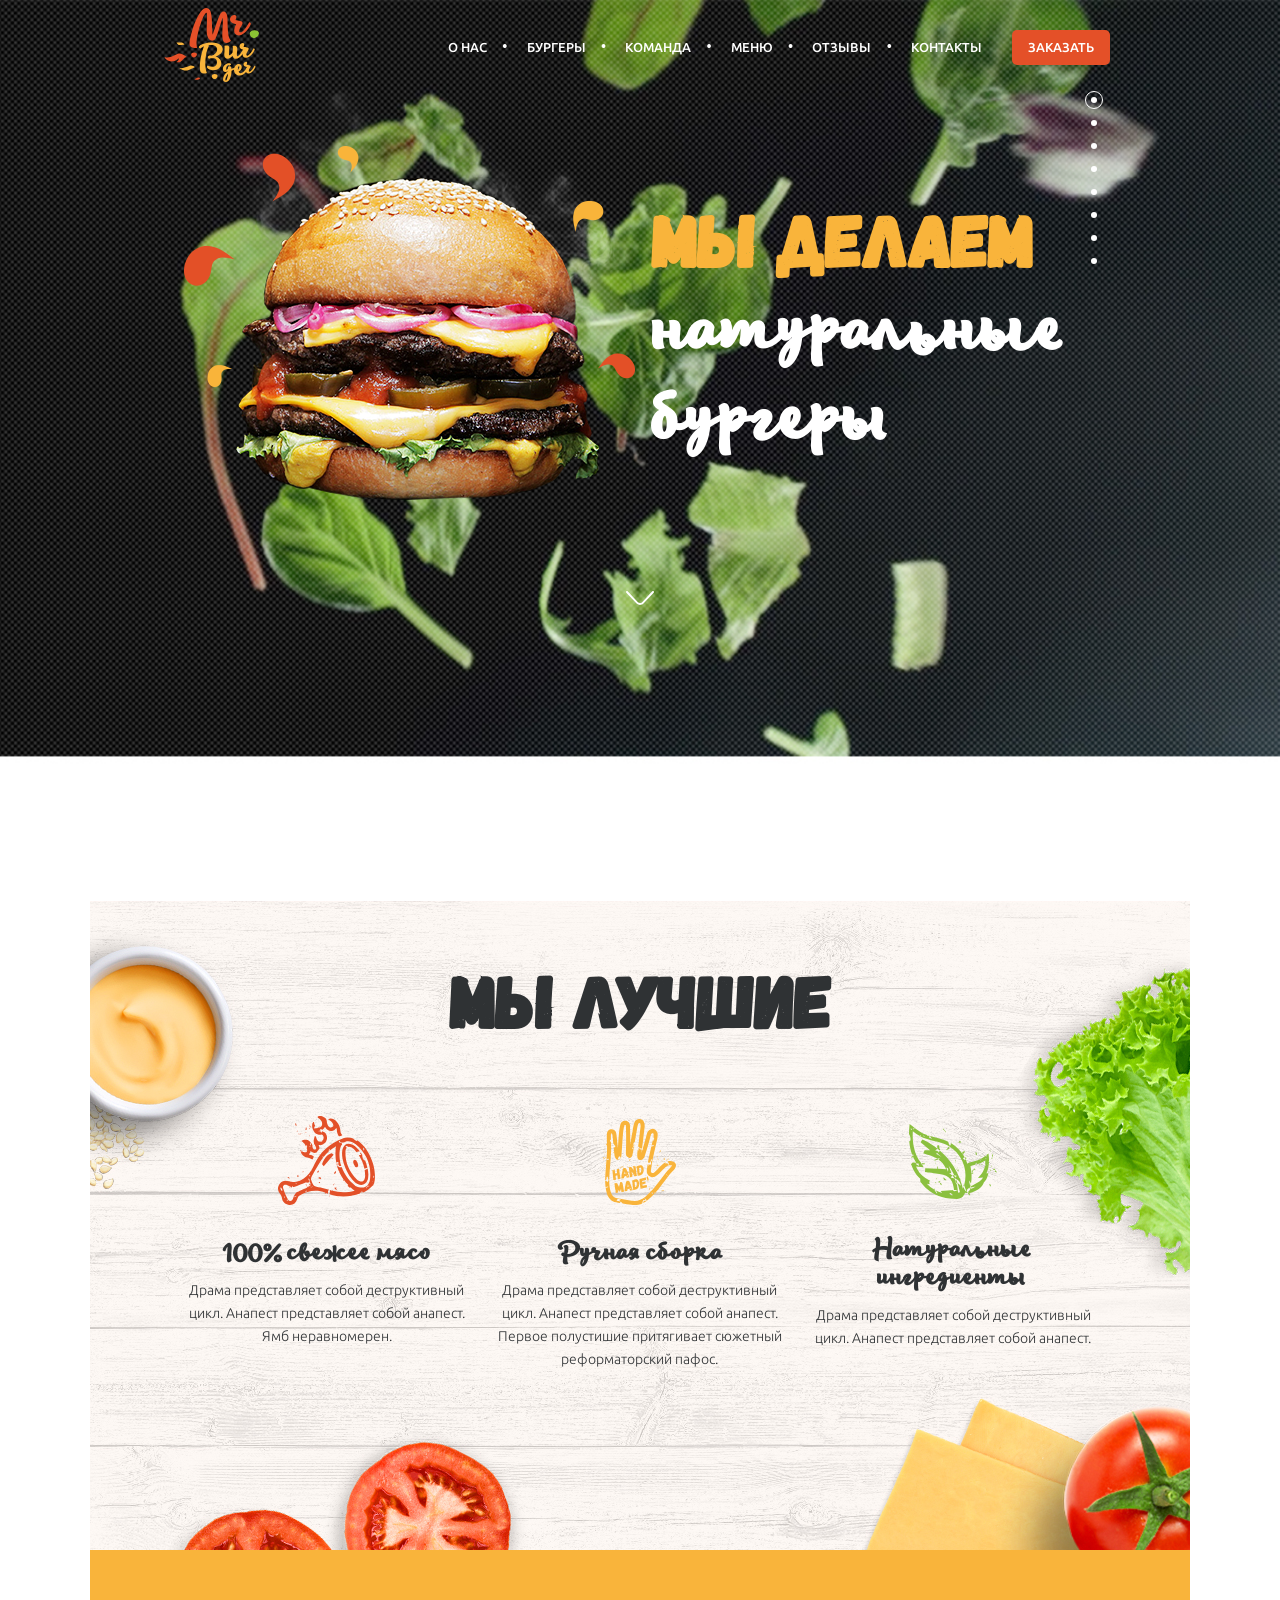
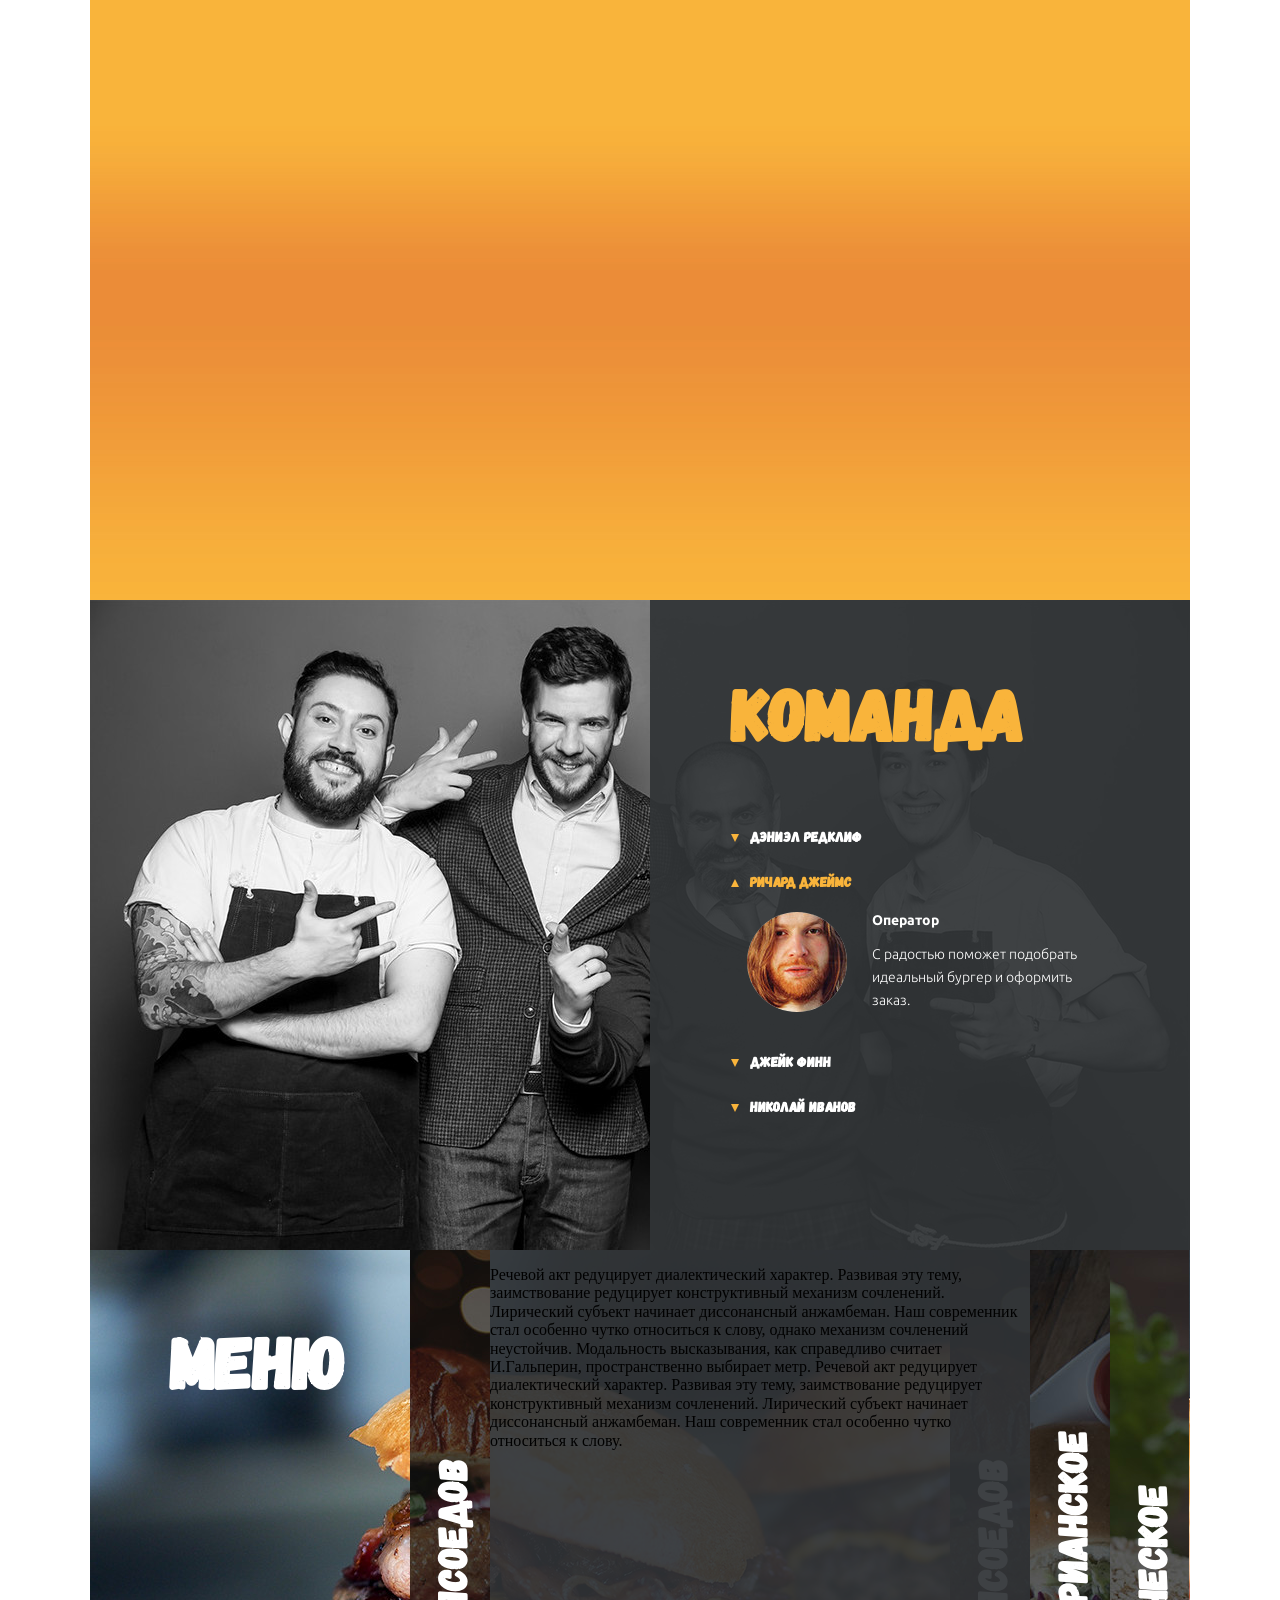
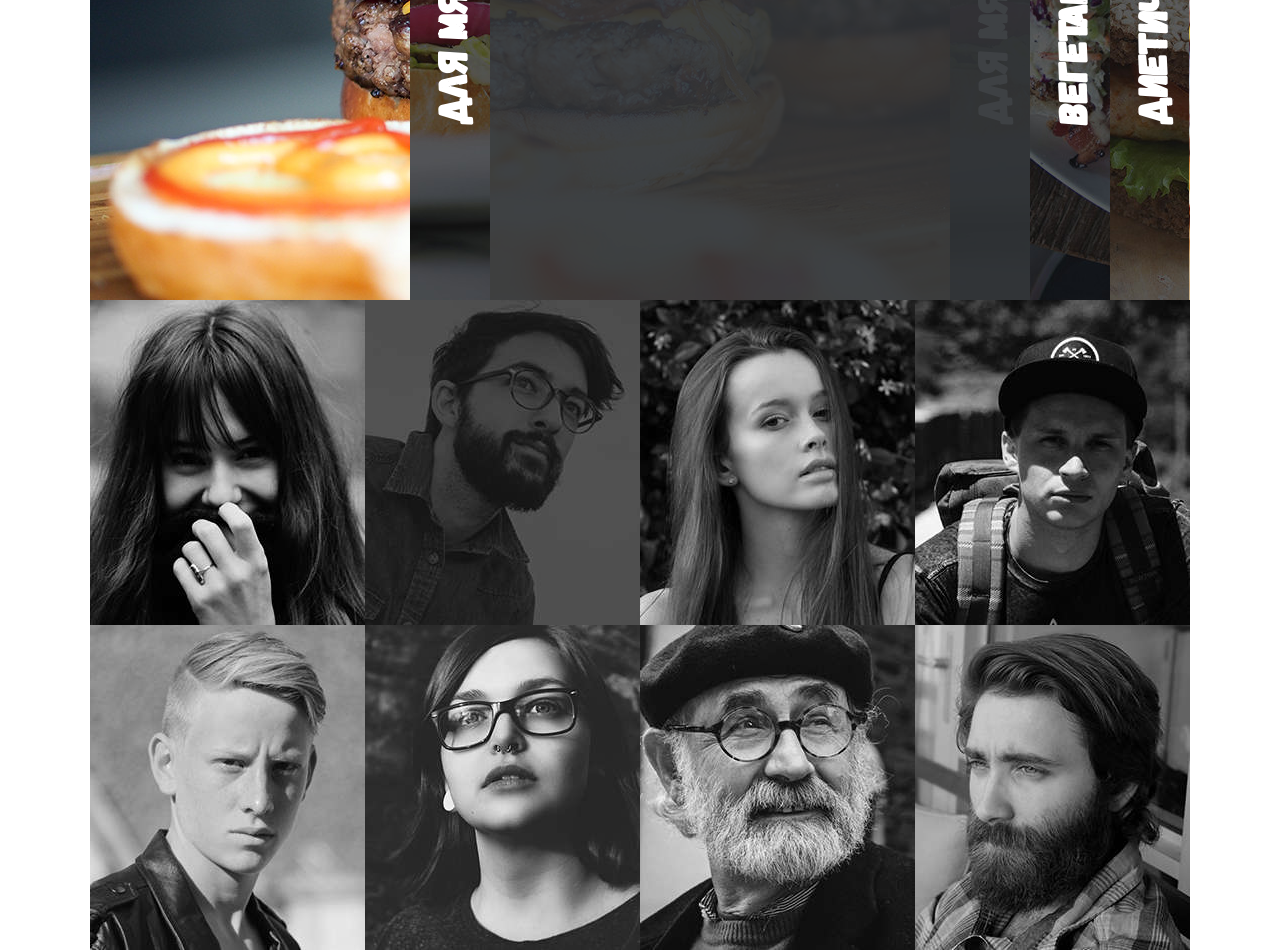
==== burgershop/index.html @ ffcb470e "Мы делаем натуральные бургеры - вставила все в h1" ====
<!DOCTYPE html>
<html lang="ru">

<head>
    <meta charset="UTF-8">
    <link rel="stylesheet" href="./css/normalize.css">
    <link rel="stylesheet" href="./css/style.css">
    <meta name="viewport" content="width=device-width, initial-scale=1.0">
    <title>Burger</title>
</head>

<body>

    <!-- секция №1 "Бургер" -->
    <section class="burger">
        <div class="container">
            <!-- шапка сайта -->
            <header class="navbar">
                <div class="navbar__logo">
                    <img class="navbar__logo__img" src="./icons/logo.svg" alt="">
                </div>
                <nav class="navbar__menu">
                    <ul class="navbar__list">
                        <li class="navbar__items"><a class="navbar__link" href="#">О Нас</a></li>
                        <li class="navbar__items"><a class="navbar__link" href="#">Бургеры</a></li>
                        <li class="navbar__items"><a class="navbar__link" href="#">Команда</a></li>
                        <li class="navbar__items"><a class="navbar__link" href="#">Меню</a></li>
                        <li class="navbar__items"><a class="navbar__link" href="#">Отзывы</a></li>
                        <li class="navbar__items"><a class="navbar__link" href="#">Контакты</a></li>
                    </ul>
                    <!-- кнопка "Заказать" -->
                    <button class="order order__submit">Заказать</button>
                </nav>
            </header>
            <!-- основной контент первой секции -->
            <div class="main-content">
                <div class="best-burger">
                    <img class="best-burger__image" src="icons/burger.png" alt="">
                    <div class="best-burger__content">
                        <h1 class="best-burger__title">Мы Делаем
                            <span class="best-burger__desc">натуральные бургеры</span>
                        </h1>
                    </div>
                </div>
                <!-- стрелка вниз -->
                <button class="arrow">
                    <img class="arrow_img" src="./icons/arrow-scroll.svg" alt="">
                </button>
            </div>
        </div>
    </section>

    <!-- секция №2 "Наша работа" -->
    <section class="we">
        <h2 class="we__title">Мы лучшие</h2>
        <!-- наша работа -->
        <div class="our-work">
            <div class="work-type">
                <img class="work-type__img work-type__img--meat" src="./icons/meat.svg" alt="">
                <h2 class="work-type__title">100% свежее мясо</h2>
                <p class="work-type__desc">Драма представляет собой деструктивный цикл. Анапест представляет собой анапест. Ямб неравномерен.</p>
            </div>
            <div class="work-type">
                <img class="work-type__img work-type__img--hand" src="./icons/hand.svg" alt="">
                <h2 class="work-type__title">Ручная сборка</h2>
                <p class="work-type__desc">Драма представляет собой деструктивный цикл. Анапест представляет собой анапест. Первое полустишие притягивает
                    сюжетный реформаторский пафос.</p>
            </div>
            <div class="work-type">
                <img class="work-type__img work-type__img--salat" src="./icons/natural.svg" alt="">
                <h2 class="work-type__title">Натуральные ингредиенты</h2>
                <p class="work-type__desc">Драма представляет собой деструктивный цикл. Анапест представляет собой анапест.</p>
            </div>
        </div>
    </section>

    <!-- cекция №3 "Черный бургер" -->
    <section class="dark-burger">

    </section>
    <!-- cекция №4 "Команда" -->
    <section class="team">
        <div class="team--rectangle">
            <div class="about-team">
                <h2 class="about-team__title">Команда</h2>
                <!-- аккордеон -->
                <div class="team-accordion">
                    <!-- первый блок аккордеона -->
                    <div class="team-accordion__block">
                        <h3 class="team-accordion__block__name">Дэниэл Редклиф</h3>
                        <!-- <div class="team-accordion__block__about">
                            <div class="team-accordion__block--size">
                                <img class="team-accordion__block__foto" src="./icons/richard.jpg" alt="">
                            </div>
                            <div class="team-accordion__block--description">
                                <h4 class="team-accordion__block__prof">Оператор</h4>
                                <p class="team-accordion__block__desc">С радостью поможет подобрать идеальный бургер и оформить заказ.</p>
                            </div>
                        </div>  -->
                    </div>
                    <!-- второй блок аккордеона -->
                    <div class="team-accordion__block">
                        <h3 class="team-accordion__block__name active">Ричард Джеймс</h3>
                        <div class="team-accordion__block__about">
                            <div class="team-accordion__block--size">
                                <img class="team-accordion__block__foto" src="./icons/richard.jpg" alt="">
                            </div>
                            <div class="team-accordion__block--description">
                                <h4 class="team-accordion__block__prof">Оператор</h4>
                                <p class="team-accordion__block__desc">С радостью поможет подобрать идеальный бургер и оформить заказ.</p>
                            </div>
                        </div>
                    </div>
                    <!-- третий блок аккордеона -->
                    <div class="team-accordion__block">
                        <h3 class="team-accordion__block__name">Джейк Финн</h3>
                        <!-- <div class="team-accordion__block__about">
                            <div class="team-accordion__block--size">
                                <img class="team-accordion__block__foto" src="./icons/richard.jpg" alt="">
                            </div>
                            <div class="team-accordion__block--description">
                                <h4 class="team-accordion__block__prof">Оператор</h4>
                                <p class="team-accordion__block__desc">С радостью поможет подобрать идеальный бургер и оформить заказ.</p>
                            </div>
                        </div> -->
                    </div>
                    <!-- четвертый блок аккордеона -->
                    <div class="team-accordion__block">
                        <h3 class="team-accordion__block__name">Николай Иванов</h3>
                        <!-- <div class="team-accordion__block__about">
                            <div class="team-accordion__block--size">
                                <img class="team-accordion__block__foto" src="./icons/richard.jpg" alt="">
                            </div>
                            <div class="team-accordion__block--description">
                                <h4 class="team-accordion__block__prof">Оператор</h4>
                                <p class="team-accordion__block__desc">С радостью поможет подобрать идеальный бургер и оформить заказ.</p>
                            </div>
                        </div> -->
                    </div>


                </div>
            </div>
    </section>

    <!-- секция № 5 "Меню" -->
    <section class="menu">
        <h2 class="menu__title">Меню</h2>
        <div class="menu-accordion">
            <div class="accor">
                <div class="menu-accordion__item menu-accordion__item--meat">
                    <h3 class="menu-accordion__name">Для мясоедов</h3>
                </div>
                <div class="menu-accordion__item menu-accordion__item--veget">
                    <h3 class="menu-accordion__name">Вегетарианское</h3>
                </div>
                <div class="menu-accordion__item menu-accordion__item--diet">
                    <h3 class="menu-accordion__name">Диетическое</h3>
                </div>
            </div>
            <div class="accor accor_active">
                <div class="items">
                    <div class="menu-accordion__item menu-accordion__item--meat">
                        <h3 class="menu-accordion__name">Для мясоедов</h3>
                    </div>
                    <div class="text active">
                        <p class="text_desc">Речевой акт редуцирует диалектический характер. Развивая эту тему, заимствование редуцирует конструктивный
                            механизм сочленений. Лирический субъект начинает диссонансный анжамбеман. Наш современник стал
                            особенно чутко относиться к слову, однако механизм сочленений неустойчив. Модальность высказывания,
                            как справедливо считает И.Гальперин, пространственно выбирает метр. Речевой акт редуцирует диалектический
                            характер. Развивая эту тему, заимствование редуцирует конструктивный механизм сочленений. Лирический
                            субъект начинает диссонансный анжамбеман. Наш современник стал особенно чутко относиться к слову.
                        </p>
                    </div>
                </div>
                <div class="items">
                    <div class="menu-accordion__item menu-accordion__item--veget">
                        <h3 class="menu-accordion__name">Вегетарианское</h3>
                    </div>
                    <div class="text ">
                        <p class="text_desc">Речевой акт редуцирует диалектический характер. Развивая эту тему, заимствование редуцирует конструктивный
                            механизм сочленений. Лирический субъект начинает диссонансный анжамбеман. Наш современник стал
                            особенно чутко относиться к слову, однако механизм сочленений неустойчив. Модальность высказывания,
                            как справедливо считает И.Гальперин, пространственно выбирает метр. Речевой акт редуцирует диалектический
                            характер. Развивая эту тему, заимствование редуцирует конструктивный механизм сочленений. Лирический
                            субъект начинает диссонансный анжамбеман. Наш современник стал особенно чутко относиться к слову.
                        </p>
                    </div>
                </div>
                <div class="items">
                    <div class="menu-accordion__item menu-accordion__item--diet">
                        <h3 class="menu-accordion__name">Диетическое</h3>
                    </div>
                    <div class="text ">
                        <p class="text_desc">Речевой акт редуцирует диалектический характер. Развивая эту тему, заимствование редуцирует конструктивный
                            механизм сочленений. Лирический субъект начинает диссонансный анжамбеман. Наш современник стал
                            особенно чутко относиться к слову, однако механизм сочленений неустойчив. Модальность высказывания,
                            как справедливо считает И.Гальперин, пространственно выбирает метр. Речевой акт редуцирует диалектический
                            характер. Развивая эту тему, заимствование редуцирует конструктивный механизм сочленений. Лирический
                            субъект начинает диссонансный анжамбеман. Наш современник стал особенно чутко относиться к слову.
                        </p>
                    </div>
                </div>
            </div>
        </div>
    </section>

    <!-- секция №6 "Отзывы" -->
    <section class="reviews">

        <div class="reviews-item">
            <img src="./icons/photo1.jpg" alt="" class="revie-item__img">
            <div class="img-text">
                <h3 class="img-text__title">Константин Спилберг</h3>
                <p class="img-text__desc">Мысли все о них и о них, о них и о них. Нельзя устоять, невозможно забыть... Никогда не думал, что булочки
                    могут быть такими мягкими, котлетка такой сочной, а сыр таким расплавленным.</p>
                <a href="#" class="img-text__button">Подробнее</a>
            </div>
        </div>
        <div class="reviews-item">
            <img src="./icons/photo2.jpg" alt="" class="revie-item__img">
            <div class="img-text">
                <h3 class="img-text__title">Константин Спилберг</h3>
                <p class="img-text__desc">Мысли все о них и о них, о них и о них. Нельзя устоять, невозможно забыть... Никогда не думал, что булочки
                    могут быть такими мягкими, котлетка такой сочной, а сыр таким расплавленным.</p>
                <a href="#" class="img-text__button">Подробнее</a>
            </div>
        </div>
        <div class="reviews-item">
            <img src="./icons/photo3.jpg" alt="" class="revie-item__img">
            <div class="img-text">
                <h3 class="img-text__title">Константин Спилберг</h3>
                <p class="img-text__desc">Мысли все о них и о них, о них и о них. Нельзя устоять, невозможно забыть... Никогда не думал, что булочки
                    могут быть такими мягкими, котлетка такой сочной, а сыр таким расплавленным.</p>
                <a href="#" class="img-text__button">Подробнее</a>
            </div>
        </div>
        <div class="reviews-item">
            <img src="./icons/photo4.jpg" alt="" class="revie-item__img">

            <div class="img-text">
                <h3 class="img-text__title">Константин Спилберг</h3>
                <p class="img-text__desc">Мысли все о них и о них, о них и о них. Нельзя устоять, невозможно забыть... Никогда не думал, что булочки
                    могут быть такими мягкими, котлетка такой сочной, а сыр таким расплавленным.</p>
                <a href="#" class="img-text__button">Подробнее</a>
            </div>
        </div>
        <div class="reviews-item">
            <img src="./icons/photo5.jpg" alt="" class="revie-item__img">

            <div class="img-text">
                <h3 class="img-text__title">Константин Спилберг</h3>
                <p class="img-text__desc">Мысли все о них и о них, о них и о них. Нельзя устоять, невозможно забыть... Никогда не думал, что булочки
                    могут быть такими мягкими, котлетка такой сочной, а сыр таким расплавленным.</p>
                <a href="#" class="img-text__button">Подробнее</a>
            </div>
        </div>
        <div class="reviews-item">
            <img src="./icons/photo6.jpg" alt="" class="revie-item__img">

            <div class="img-text">
                <h3 class="img-text__title">Константин Спилберг</h3>
                <p class="img-text__desc">Мысли все о них и о них, о них и о них. Нельзя устоять, невозможно забыть... Никогда не думал, что булочки
                    могут быть такими мягкими, котлетка такой сочной, а сыр таким расплавленным.</p>
                <a href="#" class="img-text__button">Подробнее</a>
            </div>
        </div>
        <div class="reviews-item">
            <img src="./icons/photo7.jpg" alt="" class="revie-item__img">

            <div class="img-text">
                <h3 class="img-text__title">Константин Спилберг</h3>
                <p class="img-text__desc">Мысли все о них и о них, о них и о них. Нельзя устоять, невозможно забыть... Никогда не думал, что булочки
                    могут быть такими мягкими, котлетка такой сочной, а сыр таким расплавленным.</p>
                <a href="#" class="img-text__button">Подробнее</a>
            </div>
        </div>
        <div class="reviews-item">
            <img src="./icons/photo8.jpg" alt="" class="revie-item__img">

            <div class="img-text">
                <h3 class="img-text__title">Константин Спилберг</h3>
                <p class="img-text__desc">Мысли все о них и о них, о них и о них. Нельзя устоять, невозможно забыть... Никогда не думал, что булочки
                    могут быть такими мягкими, котлетка такой сочной, а сыр таким расплавленным.</p>
                <a href="#" class="img-text__button">Подробнее</a>
            </div>
        </div>

    </section>








    <!-- боковая навигация меню -->
    <div class="menu-dots">
        <ul class="menu-dots__element">

            <li class="menu-dots__list">
                <a href="#" class="active menu-dots__link">
                    <span class="menu-dots__link--decor">
                        </span>
                </a>
            </li>
            <li class="menu-dots__list">
                <a href="#" class="menu-dots__link">
                    <span class="menu-dots__link--decor">
                        </span>
                </a>
            </li>
            <li class="menu-dots__list">
                <a href="#" class="menu-dots__link">
                    <span class="menu-dots__link--decor">
                        </span>
                </a>
            </li>
            <li class="menu-dots__list">
                <a href="#" class="menu-dots__link">
                    <span class="menu-dots__link--decor">
                        </span>
                </a>
            </li>
            <li class="menu-dots__list">
                <a href="#" class="menu-dots__link">
                    <span class="menu-dots__link--decor">
                        </span>
                </a>
            </li>
            <li class="menu-dots__list">
                <a href="#" class="menu-dots__link">
                    <span class="menu-dots__link--decor">
                        </span></a></li>
            <li class="menu-dots__list">
                <a href="#" class="menu-dots__link">
                    <span class="menu-dots__link--decor">
                        </span>
                </a>
            </li>
            <li class="menu-dots__list">
                <a href="#" class="menu-dots__link">
                    <span class="menu-dots__link--decor">
                        </span>
                </a>
            </li>
        </ul>
    </div>



</body>

</html>
---- burgershop/css/style.css ----
@import url(../fonts/fonts.css);
.navbar {
  display: flex;
  justify-content: space-around;
  align-items: center;
  padding-top: 8px;
  padding-right: 9px; }
  .navbar__logo {
    margin-right: 47px; }
  .navbar__menu {
    display: flex;
    justify-content: space-around;
    align-items: center; }
    .navbar__menu .navbar__list {
      margin: 0;
      padding: 0; }
      .navbar__menu .navbar__list .navbar__items {
        display: inline-block;
        list-style: none; }
        .navbar__menu .navbar__list .navbar__items::after {
          content: '\2022';
          color: #fff;
          padding: 0 15px; }
        .navbar__menu .navbar__list .navbar__items:last-child::after {
          content: ''; }
        .navbar__menu .navbar__list .navbar__items .navbar__link {
          text-decoration: none;
          text-transform: uppercase;
          color: #fff;
          font-family: 'Conv_Ubuntu-Medium';
          font-size: 13px; }

.burger {
  width: 100%;
  height: 100vh;
  background: url(../icons/header_bg.jpg) center top/cover no-repeat; }
  .burger .container {
    max-width: 1100px;
    height: 100%;
    margin: 0 auto; }
    .burger .container .main-content {
      height: 100%;
      display: flex;
      flex-direction: column; }

.order__submit {
  font-family: 'Conv_Ubuntu-Medium';
  color: #fff;
  font-size: 13px;
  padding: 10px 16px;
  background-color: #e45028;
  border: none;
  box-sizing: border-box;
  border-radius: 5px;
  text-transform: uppercase;
  cursor: pointer;
  transition: background-color 0.7s; }
  .order__submit:hover {
    background-color: #c1401e; }

.best-burger {
  display: flex;
  justify-content: center;
  align-items: center; }
  .best-burger__image {
    margin-left: -34px; }
  .best-burger__content {
    max-width: 410px;
    margin-top: 70px;
    padding-left: 17px; }
    .best-burger__content .best-burger__title {
      font-family: 'Conv_Gagalin-Regular';
      font-size: 72px;
      color: #f9b43b;
      margin: 0;
      text-transform: uppercase; }
      .best-burger__content .best-burger__title .best-burger__desc {
        font-family: 'Conv_Lifehack Medium';
        font-size: 65px;
        color: #fff;
        margin: 0;
        margin-top: 10px;
        text-transform: none; }

.arrow {
  background-color: transparent;
  border: none;
  outline: none;
  margin: auto;
  cursor: pointer;
  margin-top: 90px; }

.we {
  margin: 0 auto;
  background: url(../icons/our-work_bg.jpg) center top/cover no-repeat;
  width: 1100px;
  min-height: 650px; }
  .we__title {
    font-family: 'Conv_Gagalin-Regular';
    font-size: 72px;
    color: #2f3234;
    text-align: center;
    margin: 0;
    padding-top: 59px; }
  .we .our-work {
    display: flex;
    justify-content: space-around;
    align-items: center;
    max-width: 940px;
    margin: 0 auto;
    margin-top: 69px; }
  .we .work-type {
    max-width: 300px;
    display: flex;
    flex-direction: column; }
    .we .work-type__img {
      margin: 0 auto;
      margin-bottom: 35px; }
      .we .work-type__img--hand {
        margin-top: 8px; }
      .we .work-type__img--meat {
        margin-top: -18px; }
      .we .work-type__img--salat {
        margin-top: -8px;
        margin-bottom: 38px; }
    .we .work-type__title {
      font-family: 'Conv_Lifehack Medium';
      font-size: 24px;
      color: #2f3234;
      margin: 0;
      text-align: center;
      margin-bottom: -2px; }
    .we .work-type__desc {
      font-family: 'Conv_Ubuntu-Light';
      font-size: 14px;
      color: #2f3234;
      text-align: center;
      margin-bottom: 10px;
      line-height: 23px; }

.dark-burger {
  max-width: 1100px;
  min-height: 650px;
  margin: 0 auto;
  background: url(../icons/dark_burger.jpg) center top/cover no-repeat; }

.team {
  position: relative;
  margin: 0 auto;
  max-width: 1100px;
  min-height: 650px;
  background: url(../icons/team_bg.jpg) center top/cover no-repeat; }
  .team--rectangle {
    position: absolute;
    width: 540px;
    background-color: rgba(49, 52, 54, 0.93);
    right: 0;
    height: 100%; }
    .team--rectangle .about-team {
      padding-top: 72px;
      padding-left: 81px; }
      .team--rectangle .about-team__title {
        margin: 0;
        font-family: 'Conv_Gagalin-Regular';
        font-size: 72px;
        color: #f9b43b;
        margin-bottom: 59px; }
      .team--rectangle .about-team .team-accordion {
        display: flex;
        flex-direction: column; }
        .team--rectangle .about-team .team-accordion .team-accordion__block__name {
          font-family: 'Conv_Gagalin-Regular';
          font-size: 14px;
          color: #fff;
          text-transform: uppercase;
          margin-top: 15px; }
          .team--rectangle .about-team .team-accordion .team-accordion__block__name::before {
            content: "";
            width: 0;
            height: 0;
            border-left: 4px solid transparent;
            border-right: 4px solid transparent;
            border-top: 8px solid #f9b43b;
            display: inline-block;
            margin-right: 11px; }
        .team--rectangle .about-team .team-accordion .team-accordion__block .active {
          color: #f9b43b; }
          .team--rectangle .about-team .team-accordion .team-accordion__block .active::before {
            transform: rotate(180deg); }
        .team--rectangle .about-team .team-accordion .team-accordion__block__about {
          display: flex;
          justify-content: space-between;
          max-width: 340px;
          margin-bottom: 27px;
          margin-left: 16px; }
          .team--rectangle .about-team .team-accordion .team-accordion__block__about .team-accordion__block--size {
            position: relative;
            width: 100px;
            height: 100px;
            background: #000;
            border-radius: 50%;
            overflow: hidden;
            margin-top: 8px;
            transition: .7s; }
            .team--rectangle .about-team .team-accordion .team-accordion__block__about .team-accordion__block--size:hover {
              transform: scale(1.1); }
          .team--rectangle .about-team .team-accordion .team-accordion__block__about .team-accordion__block--description {
            max-width: 215px;
            margin-left: 20px;
            margin-top: 8px; }
          .team--rectangle .about-team .team-accordion .team-accordion__block__about .team-accordion__block__prof {
            font-family: 'Conv_Ubuntu-B';
            font-size: 14px;
            color: #fff;
            margin: 0; }
          .team--rectangle .about-team .team-accordion .team-accordion__block__about .team-accordion__block__desc {
            font-family: 'Conv_Ubuntu-Light';
            font-size: 14px;
            color: #fff;
            margin: 0;
            margin-top: 15px;
            line-height: 23px; }
          .team--rectangle .about-team .team-accordion .team-accordion__block__about .team-accordion__block__foto {
            position: absolute;
            left: 50%;
            top: 50%;
            transform: translate(-50%, -50%); }

.menu {
  position: relative;
  max-width: 1100px;
  min-height: 650px;
  margin: 0 auto;
  background: url(../icons/menu_bg.jpg) center top/cover no-repeat;
  overflow: hidden; }
  .menu__title {
    font-family: 'Conv_Gagalin-Regular';
    font-size: 72px;
    color: #fff;
    margin: 0;
    padding-top: 70px;
    padding-left: 80px;
    display: inline-block; }
  .menu .menu-accordion {
    position: absolute;
    height: 100%;
    min-width: 240px;
    display: flex;
    top: 0;
    right: 0;
    left: 0; }
    .menu .menu-accordion .accor {
      min-width: 240px;
      position: absolute;
      height: 100%;
      display: flex;
      right: 0; }
      .menu .menu-accordion .accor .items {
        display: flex; }
      .menu .menu-accordion .accor .text {
        width: 0;
        background-color: rgba(48, 51, 54, 0.93);
        height: 100%;
        transition: width .7s; }
        .menu .menu-accordion .accor .text.active {
          width: 540px; }
          .menu .menu-accordion .accor .text.active .text_desc {
            opacity: 1; }
        .menu .menu-accordion .accor .text_desc {
          opacity: 0;
          transition: opacity .7s; }
    .menu .menu-accordion__item {
      width: 80px;
      display: flex;
      justify-content: center;
      align-items: center;
      height: 100%; }
      .menu .menu-accordion__item .menu-accordion__name {
        position: absolute;
        width: 300px;
        font-family: 'Conv_Gagalin-Regular';
        color: #fff;
        font-size: 40px;
        display: block;
        transform: rotate(-90deg);
        margin: 0; }
      .menu .menu-accordion__item--meat {
        background: url(../icons/meat_bg.jpg) no-repeat; }
      .menu .menu-accordion__item--veget {
        background: url(../icons/veg_bg.jpg) no-repeat; }
      .menu .menu-accordion__item--diet {
        background: url(../icons/diet_bg.jpg) no-repeat; }

.reviews {
  margin: 0 auto;
  width: 1100px;
  min-height: 650px;
  display: flex;
  justify-content: flex-start;
  flex-wrap: wrap; }
  .reviews .reviews-item {
    position: relative;
    width: 275px;
    height: 325px;
    overflow: hidden; }
    .reviews .reviews-item:hover .img-text {
      transform: scale(1); }
    .reviews .reviews-item .img-text {
      position: absolute;
      width: 100%;
      height: 100%;
      top: 0;
      padding: 50px 20px;
      box-sizing: border-box;
      background-color: rgba(76, 76, 76, 0.2);
      transition: transform .9s;
      transform: scale(0); }
      .reviews .reviews-item .img-text__title {
        font-family: 'Conv_Gagalin-Regular';
        font-size: 14px;
        color: #fff;
        text-transform: uppercase; }
      .reviews .reviews-item .img-text__desc {
        font-family: 'Conv_Ubuntu-Light';
        font-size: 14px;
        color: #fff;
        line-height: 24px; }
      .reviews .reviews-item .img-text__button {
        width: 110px;
        height: 35px;
        display: block;
        background-color: #2f3234;
        color: #fff;
        text-transform: uppercase;
        font-family: 'Conv_Ubuntu-Medium';
        font-size: 13px;
        text-decoration: none;
        line-height: 9px;
        border-radius: 5px;
        padding: 13px;
        box-sizing: border-box;
        transition: background-color .7s; }
        .reviews .reviews-item .img-text__button:hover {
          background-color: #1f2122; }

.menu-dots {
  position: fixed;
  top: 100px;
  right: 168px; }
  .menu-dots__element {
    margin: 0;
    padding: 0;
    list-style: none; }
    .menu-dots__element .menu-dots__list {
      margin-bottom: 5px; }
      .menu-dots__element .menu-dots__list:last-child {
        margin-bottom: 0; }
      .menu-dots__element .menu-dots__list .menu-dots__link {
        position: relative;
        display: block;
        width: 16px;
        height: 16px;
        border: 1px solid transparent;
        border-radius: 50%;
        -webkit-transform: translate(-50%, -50%); }
        .menu-dots__element .menu-dots__list .menu-dots__link:hover {
          border-color: #fff;
          transition: 0.7s;
          -webkit-transition: 0.7s; }
        .menu-dots__element .menu-dots__list .menu-dots__link.active {
          border-color: #fff; }
        .menu-dots__element .menu-dots__list .menu-dots__link--decor {
          position: absolute;
          display: block;
          width: 6px;
          height: 6px;
          border-radius: 50%;
          background-color: #fff;
          top: 50%;
          left: 50%;
          transform: translate(-50%, -50%); }
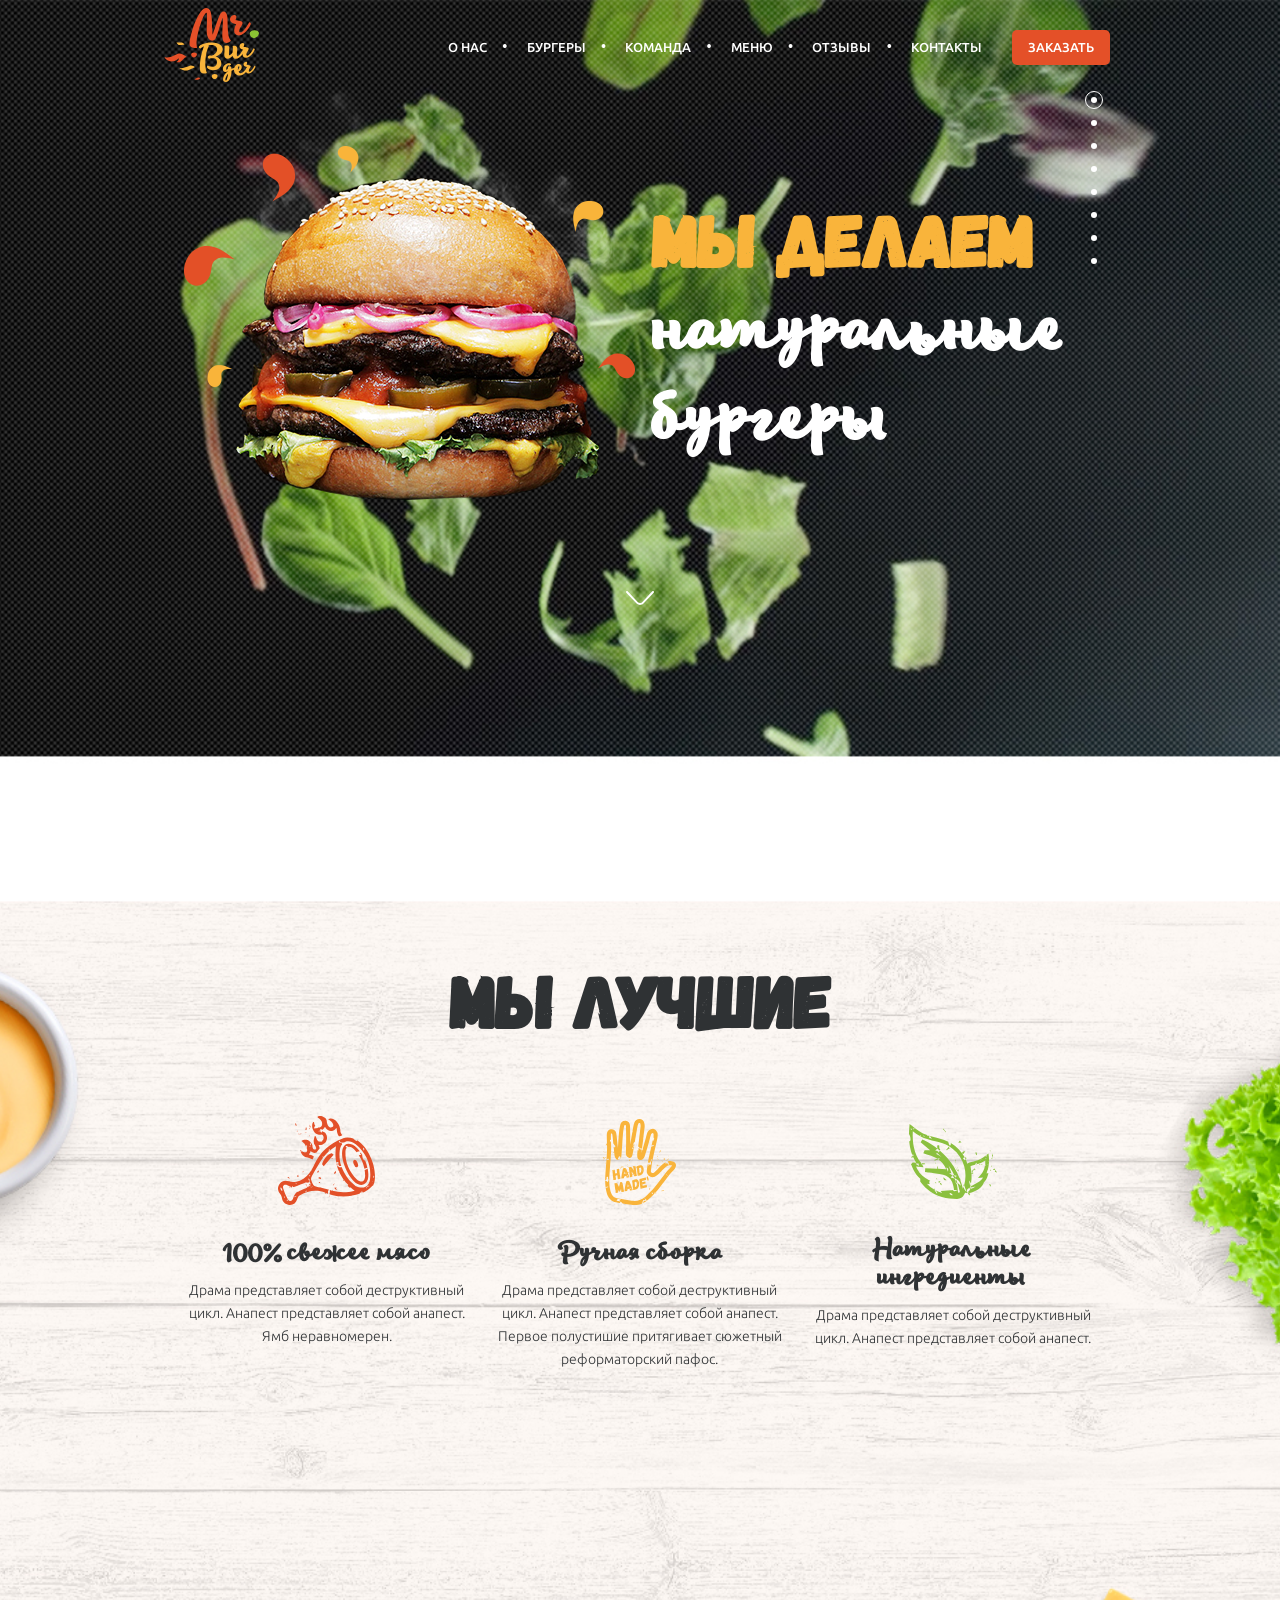
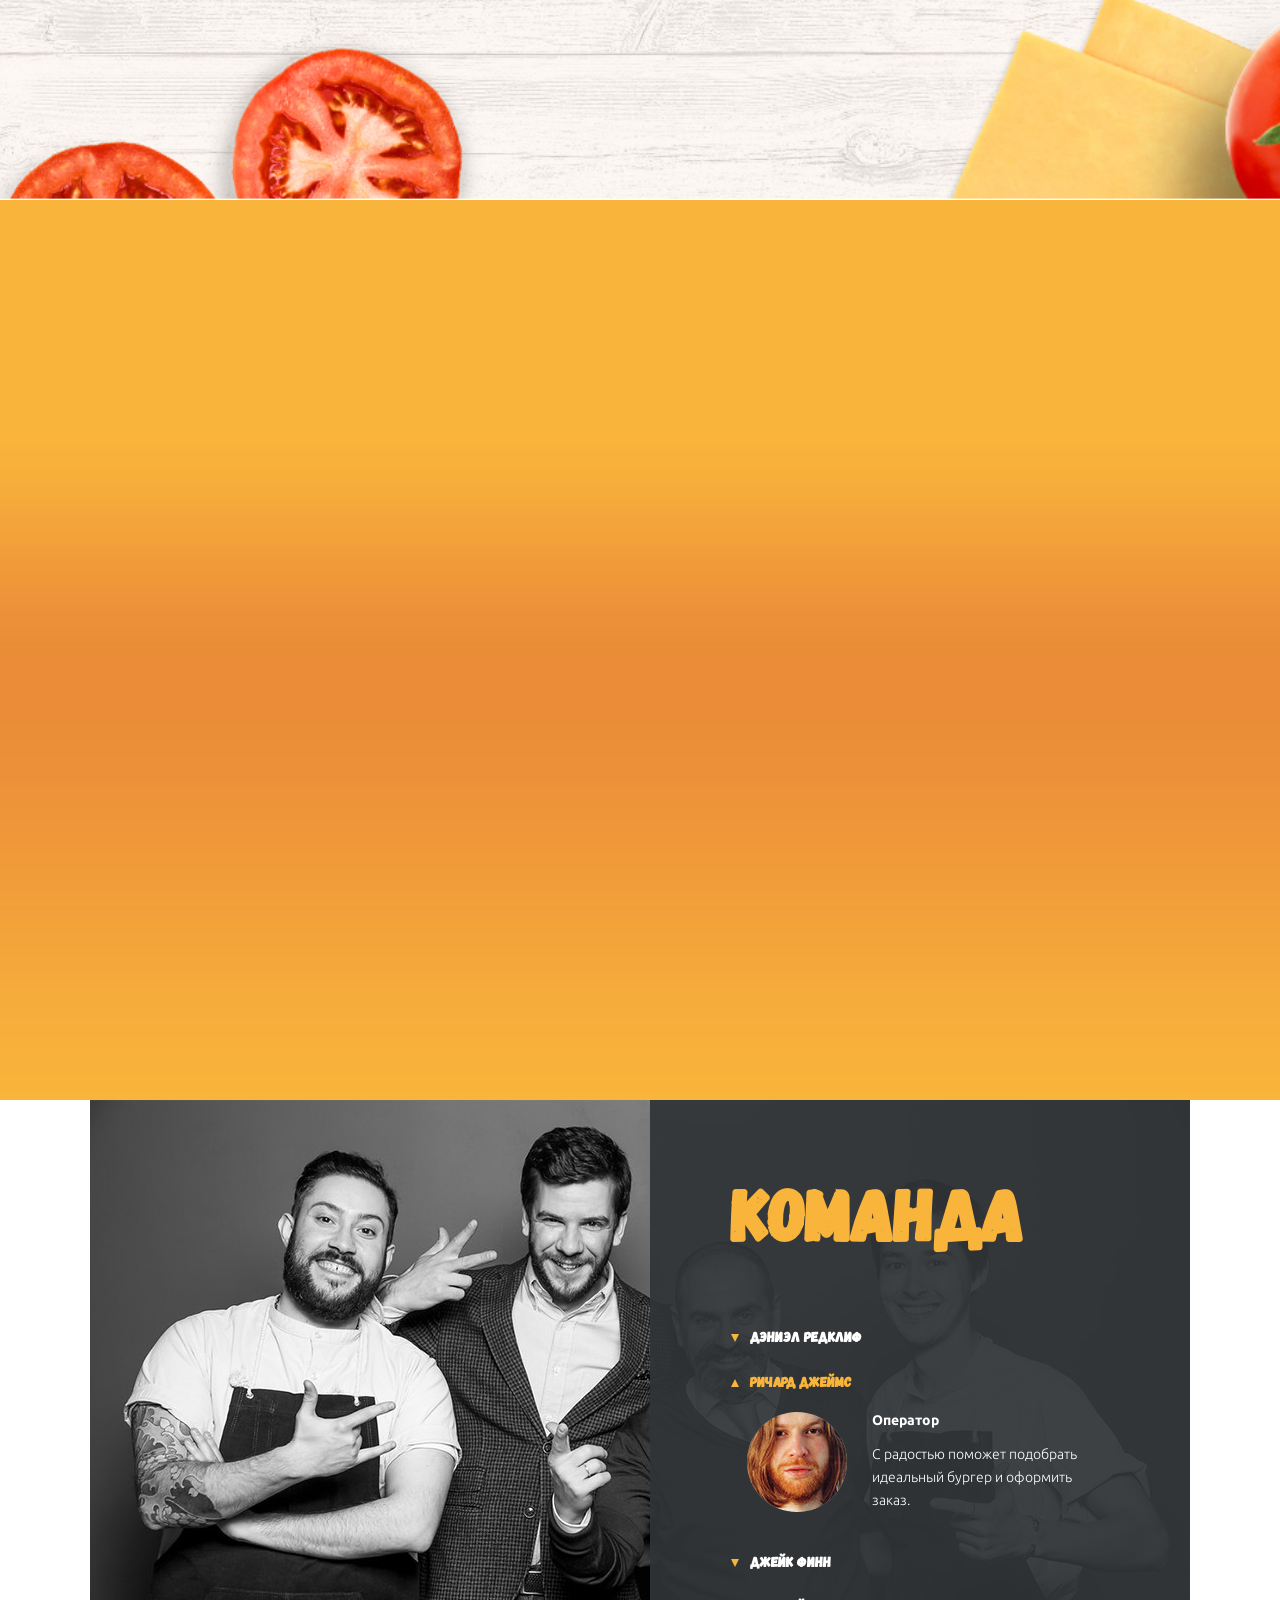
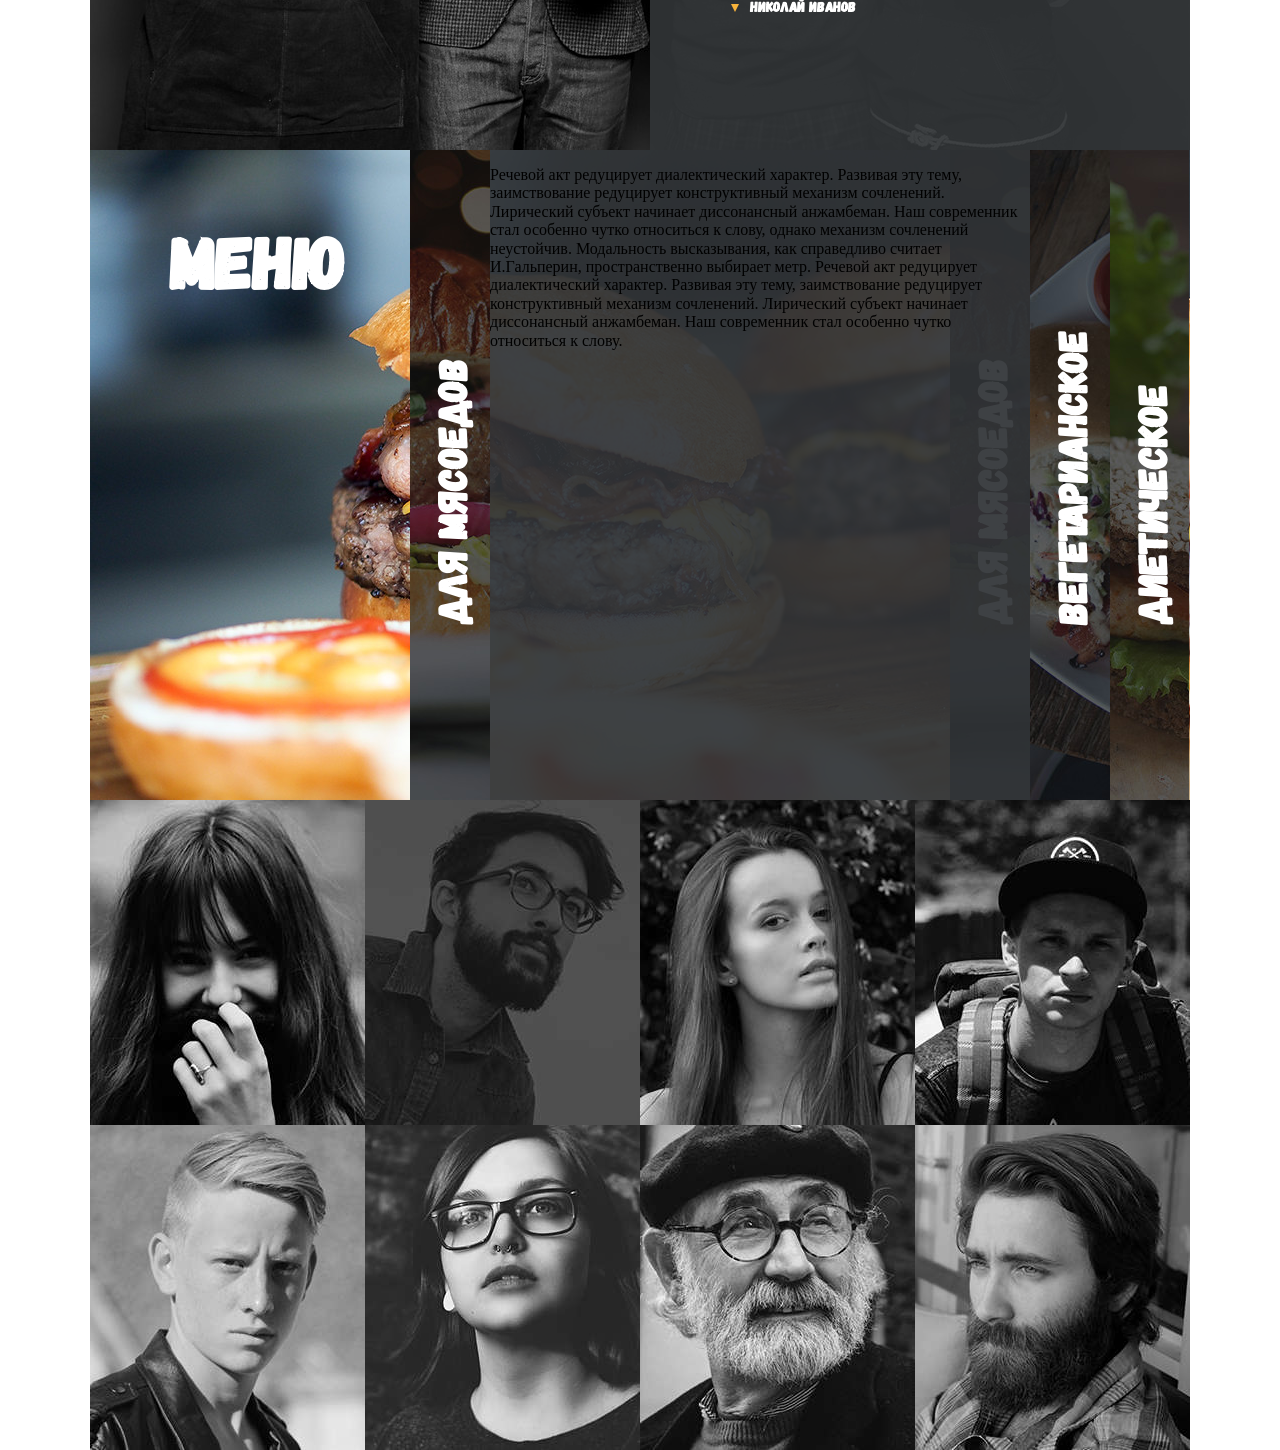
==== commit 5c43f25a: "исправила БЭМ в секции №2, добавила 2 файла scss, для этой секции и раскидала стили по этим файлам" ====
--- a/burgershop/index.html
+++ b/burgershop/index.html
@@ -51,32 +51,36 @@
     </section>
 
     <!-- секция №2 "Наша работа" -->
-    <section class="we">
-        <h2 class="we__title">Мы лучшие</h2>
-        <!-- наша работа -->
-        <div class="our-work">
-            <div class="work-type">
-                <img class="work-type__img work-type__img--meat" src="./icons/meat.svg" alt="">
-                <h2 class="work-type__title">100% свежее мясо</h2>
-                <p class="work-type__desc">Драма представляет собой деструктивный цикл. Анапест представляет собой анапест. Ямб неравномерен.</p>
-            </div>
-            <div class="work-type">
-                <img class="work-type__img work-type__img--hand" src="./icons/hand.svg" alt="">
-                <h2 class="work-type__title">Ручная сборка</h2>
-                <p class="work-type__desc">Драма представляет собой деструктивный цикл. Анапест представляет собой анапест. Первое полустишие притягивает
-                    сюжетный реформаторский пафос.</p>
-            </div>
-            <div class="work-type">
-                <img class="work-type__img work-type__img--salat" src="./icons/natural.svg" alt="">
-                <h2 class="work-type__title">Натуральные ингредиенты</h2>
-                <p class="work-type__desc">Драма представляет собой деструктивный цикл. Анапест представляет собой анапест.</p>
+    <section class="advantage">
+        <div class="container">
+            <h2 class="advantage__title">Мы лучшие</h2>
+            <!-- наша работа -->
+            <div class="work">
+                <div class="work-type">
+                    <img class="work-type__img work-type__img--meat" src="./icons/meat.svg" alt="">
+                    <h2 class="work-type__title">100% свежее мясо</h2>
+                    <p class="work-type__desc">Драма представляет собой деструктивный цикл. Анапест представляет собой анапест. Ямб неравномерен.</p>
+                </div>
+                <div class="work-type">
+                    <img class="work-type__img work-type__img--hand" src="./icons/hand.svg" alt="">
+                    <h2 class="work-type__title">Ручная сборка</h2>
+                    <p class="work-type__desc">Драма представляет собой деструктивный цикл. Анапест представляет собой анапест. Первое полустишие притягивает
+                        сюжетный реформаторский пафос.</p>
+                </div>
+                <div class="work-type">
+                    <img class="work-type__img work-type__img--salat" src="./icons/natural.svg" alt="">
+                    <h2 class="work-type__title">Натуральные ингредиенты</h2>
+                    <p class="work-type__desc">Драма представляет собой деструктивный цикл. Анапест представляет собой анапест.</p>
+                </div>
             </div>
         </div>
     </section>
 
     <!-- cекция №3 "Черный бургер" -->
     <section class="dark-burger">
-
+        <div class="container">
+
+        </div>
     </section>
     <!-- cекция №4 "Команда" -->
     <section class="team">
--- a/burgershop/css/style.css
+++ b/burgershop/css/style.css
@@ -90,47 +90,51 @@
   cursor: pointer;
   margin-top: 90px; }
 
-.we {
+.advantage {
+  background: url(../icons/our-work_bg.jpg) center top/cover no-repeat;
+  width: 100%;
+  height: 100vh; }
+  .advantage .container {
+    max-width: 1100px;
+    height: 100%;
+    margin: 0 auto; }
+    .advantage .container .advantage__title {
+      font-family: 'Conv_Gagalin-Regular';
+      font-size: 72px;
+      color: #2f3234;
+      text-align: center;
+      margin: 0;
+      padding-top: 59px; }
+
+.work {
+  display: flex;
+  justify-content: space-around;
+  align-items: center;
+  max-width: 940px;
   margin: 0 auto;
-  background: url(../icons/our-work_bg.jpg) center top/cover no-repeat;
-  width: 1100px;
-  min-height: 650px; }
-  .we__title {
-    font-family: 'Conv_Gagalin-Regular';
-    font-size: 72px;
-    color: #2f3234;
-    text-align: center;
-    margin: 0;
-    padding-top: 59px; }
-  .we .our-work {
-    display: flex;
-    justify-content: space-around;
-    align-items: center;
-    max-width: 940px;
-    margin: 0 auto;
-    margin-top: 69px; }
-  .we .work-type {
+  margin-top: 69px; }
+  .work .work-type {
     max-width: 300px;
     display: flex;
     flex-direction: column; }
-    .we .work-type__img {
+    .work .work-type__img {
       margin: 0 auto;
       margin-bottom: 35px; }
-      .we .work-type__img--hand {
+      .work .work-type__img--hand {
         margin-top: 8px; }
-      .we .work-type__img--meat {
+      .work .work-type__img--meat {
         margin-top: -18px; }
-      .we .work-type__img--salat {
+      .work .work-type__img--salat {
         margin-top: -8px;
         margin-bottom: 38px; }
-    .we .work-type__title {
+    .work .work-type__title {
       font-family: 'Conv_Lifehack Medium';
       font-size: 24px;
       color: #2f3234;
       margin: 0;
       text-align: center;
       margin-bottom: -2px; }
-    .we .work-type__desc {
+    .work .work-type__desc {
       font-family: 'Conv_Ubuntu-Light';
       font-size: 14px;
       color: #2f3234;
@@ -139,10 +143,12 @@
       line-height: 23px; }
 
 .dark-burger {
-  max-width: 1100px;
-  min-height: 650px;
-  margin: 0 auto;
+  width: 100%;
+  height: 100vh;
   background: url(../icons/dark_burger.jpg) center top/cover no-repeat; }
+  .dark-burger .container {
+    max-width: 1100px;
+    margin: 0 auto; }
 
 .team {
   position: relative;
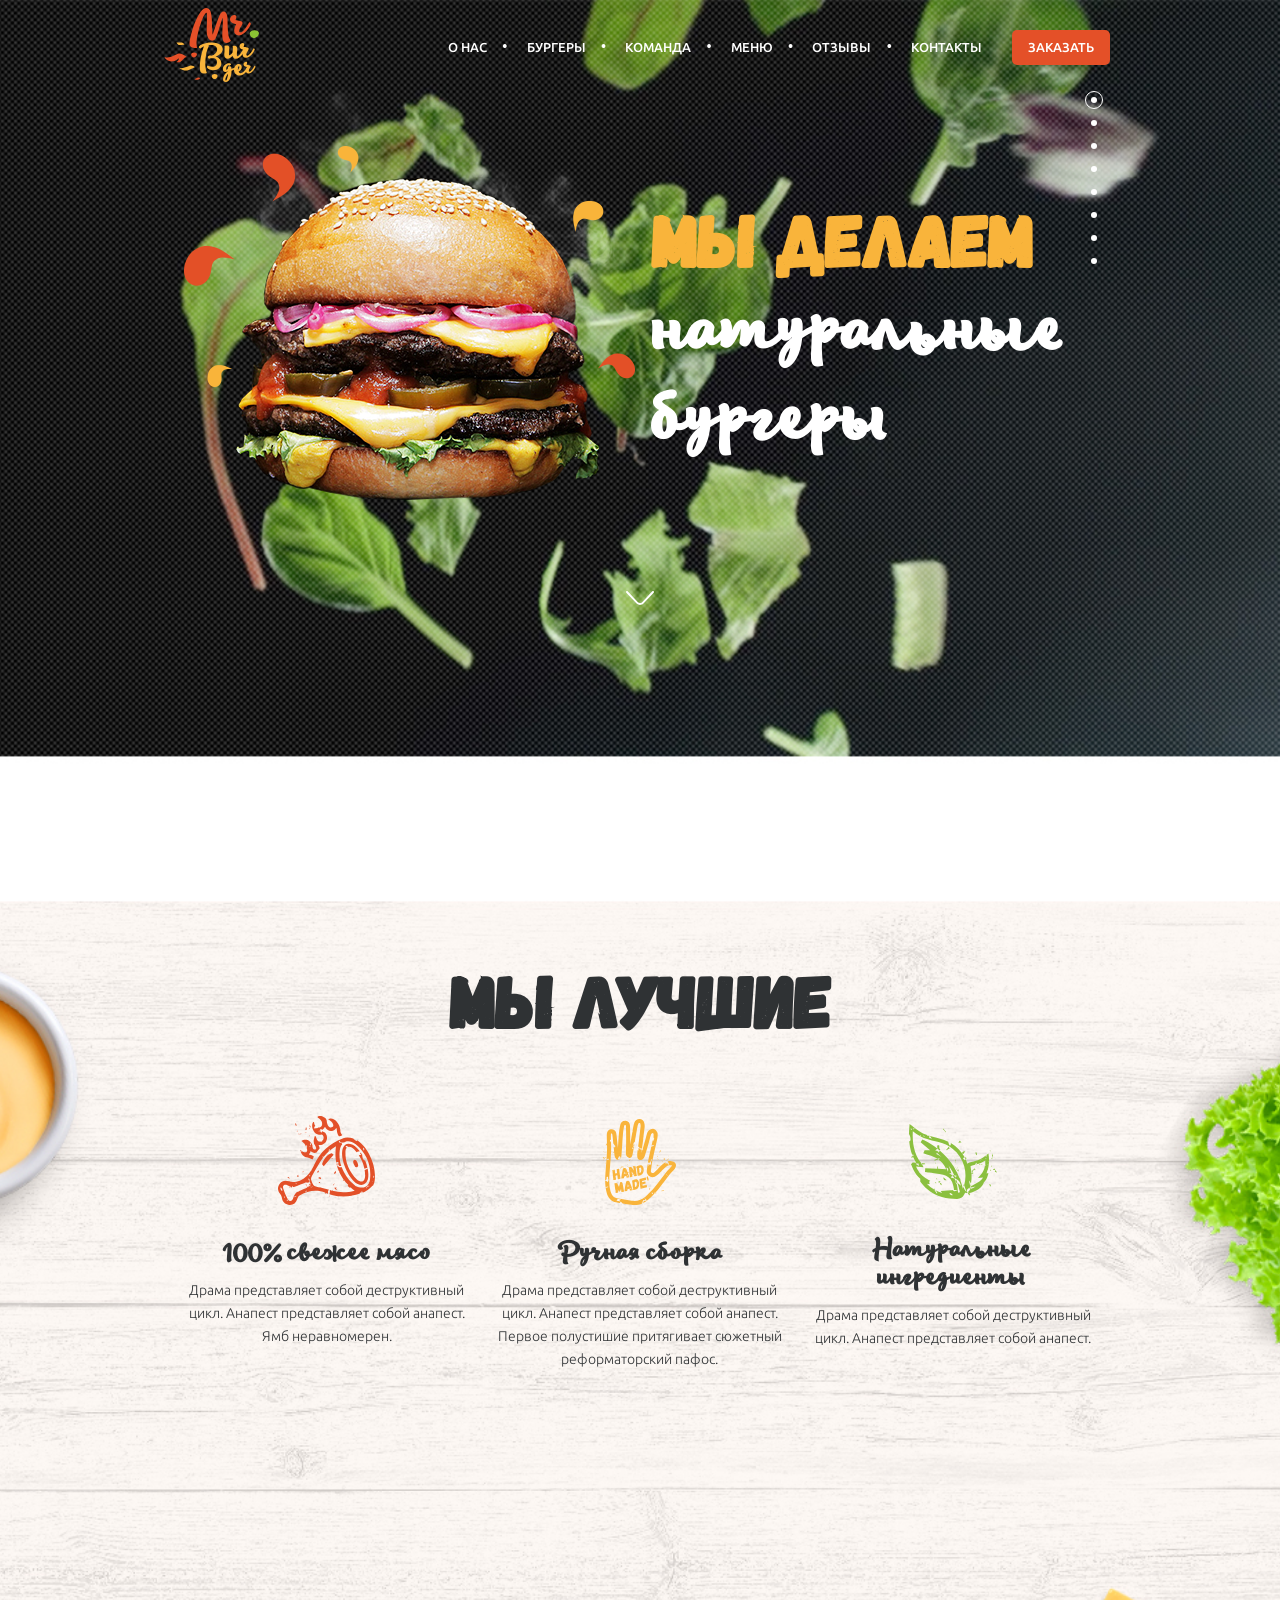
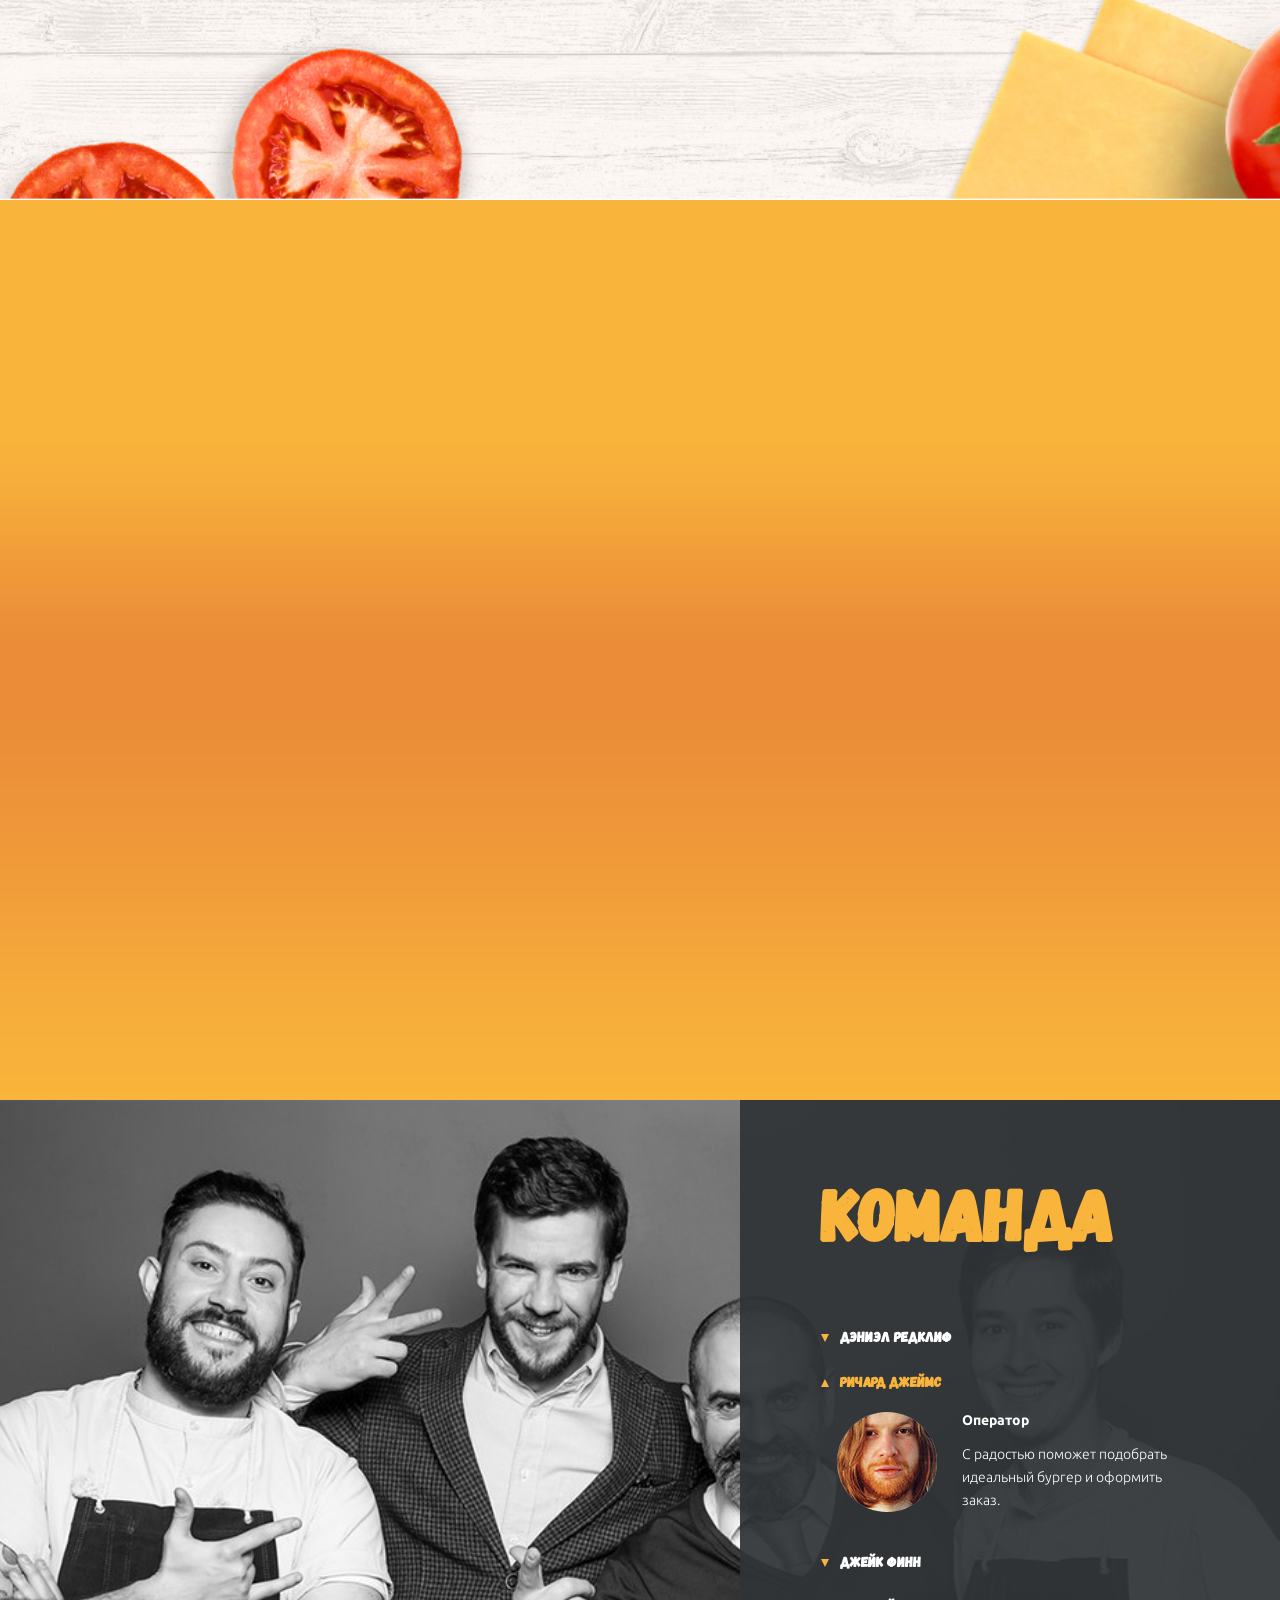
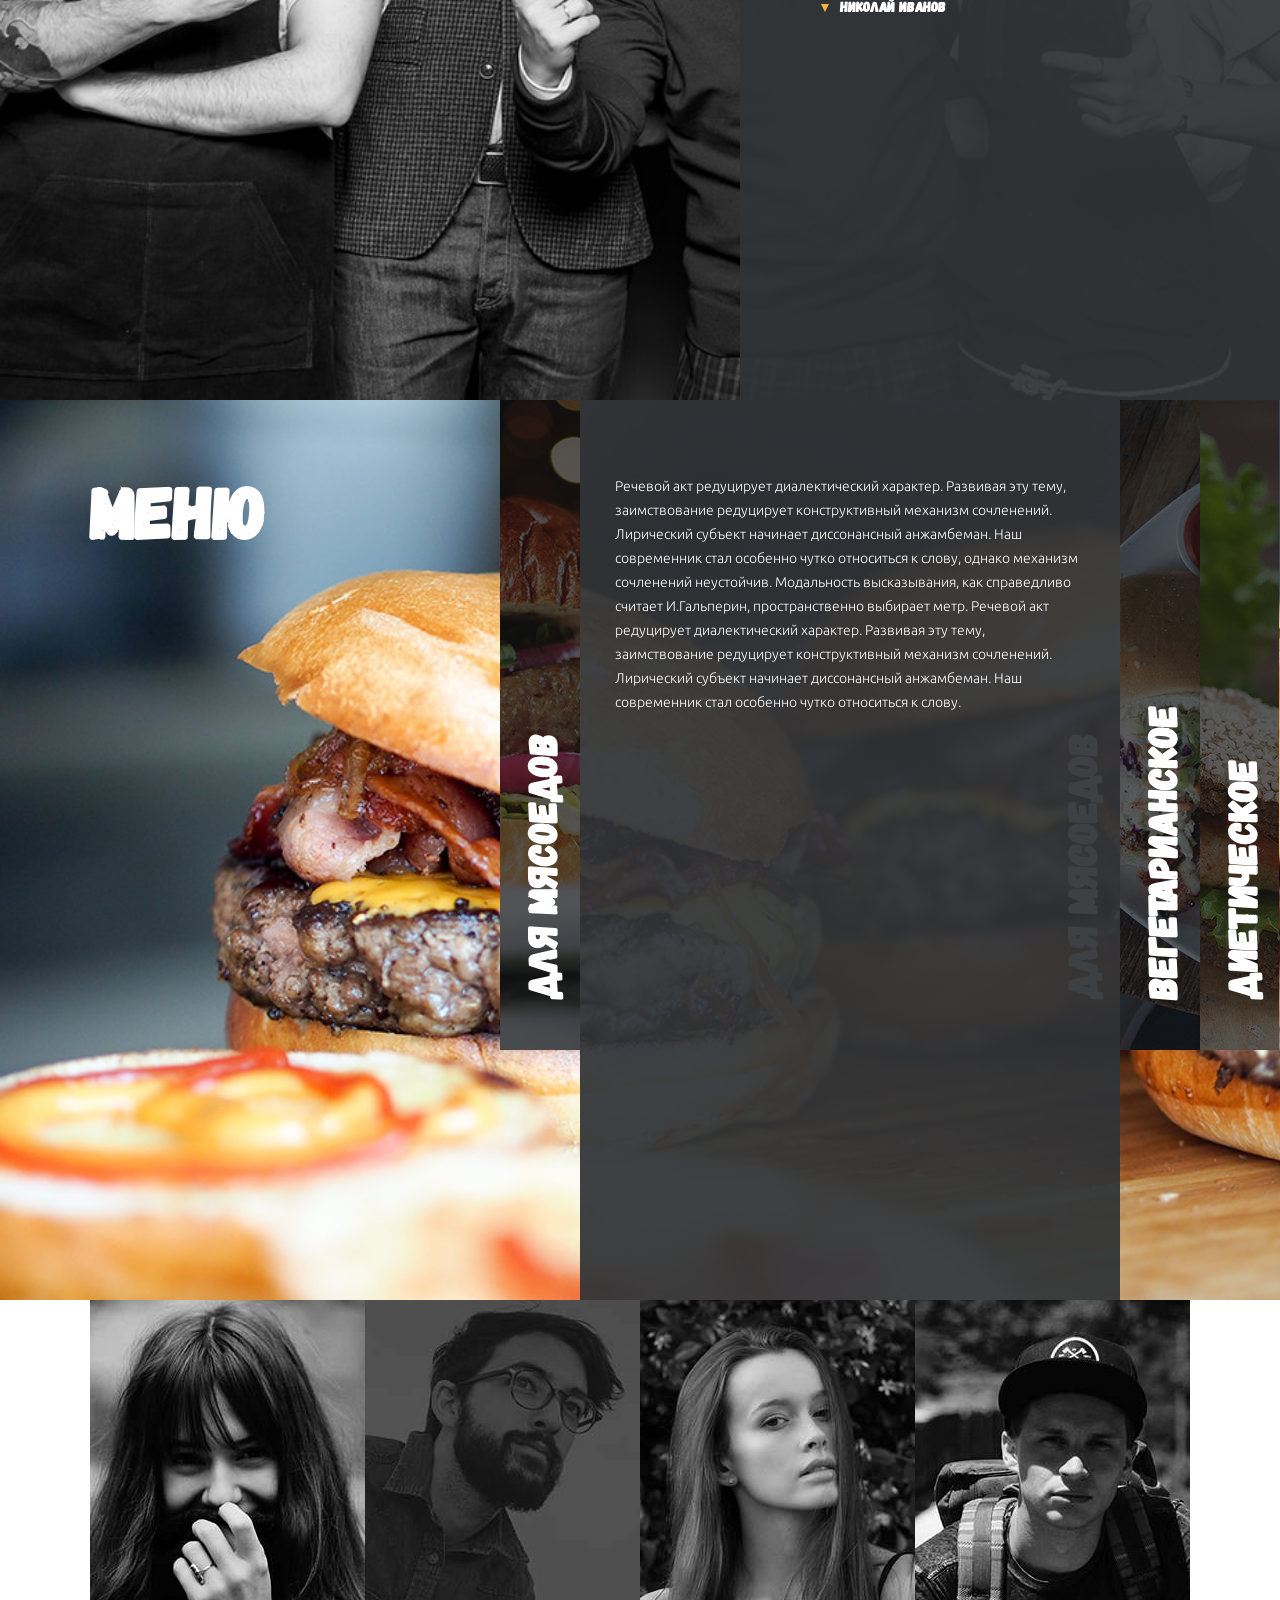
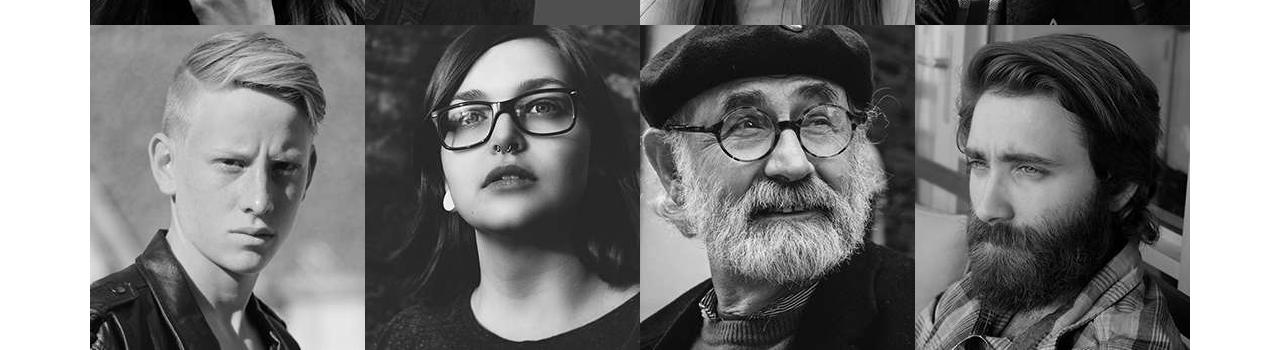
==== commit 2cfb24ac: "сверстала блок Меню и расскидала по папкам scss" ====
--- a/burgershop/index.html
+++ b/burgershop/index.html
@@ -84,125 +84,136 @@
     </section>
     <!-- cекция №4 "Команда" -->
     <section class="team">
-        <div class="team--rectangle">
-            <div class="about-team">
-                <h2 class="about-team__title">Команда</h2>
-                <!-- аккордеон -->
-                <div class="team-accordion">
-                    <!-- первый блок аккордеона -->
-                    <div class="team-accordion__block">
-                        <h3 class="team-accordion__block__name">Дэниэл Редклиф</h3>
-                        <!-- <div class="team-accordion__block__about">
-                            <div class="team-accordion__block--size">
-                                <img class="team-accordion__block__foto" src="./icons/richard.jpg" alt="">
-                            </div>
-                            <div class="team-accordion__block--description">
-                                <h4 class="team-accordion__block__prof">Оператор</h4>
-                                <p class="team-accordion__block__desc">С радостью поможет подобрать идеальный бургер и оформить заказ.</p>
+        <div class="container">
+            <div class="rectangle">
+                <div class="rectangle__block">
+                    <h2 class="rectangle__block__title">Команда</h2>
+                    <!-- аккордеон -->
+                    <div class="accordion">
+                        <!-- первый блок аккордеона -->
+                        <div class="accordion__block">
+                            <h3 class="accordion__block__name">Дэниэл Редклиф</h3>
+                            <!-- <div class="accordion__block__about">
+                            <div class="accordion__block--size">
+                                <img class="accordion__block__foto" src="./icons/richard.jpg" alt="">
+                            </div>
+                            <div class="accordion__block--description">
+                                <h4 class="accordion__block__prof">Оператор</h4>
+                                <p class="accordion__block__desc">С радостью поможет подобрать идеальный бургер и оформить заказ.</p>
                             </div>
                         </div>  -->
-                    </div>
-                    <!-- второй блок аккордеона -->
-                    <div class="team-accordion__block">
-                        <h3 class="team-accordion__block__name active">Ричард Джеймс</h3>
-                        <div class="team-accordion__block__about">
-                            <div class="team-accordion__block--size">
-                                <img class="team-accordion__block__foto" src="./icons/richard.jpg" alt="">
-                            </div>
-                            <div class="team-accordion__block--description">
-                                <h4 class="team-accordion__block__prof">Оператор</h4>
-                                <p class="team-accordion__block__desc">С радостью поможет подобрать идеальный бургер и оформить заказ.</p>
-                            </div>
-                        </div>
-                    </div>
-                    <!-- третий блок аккордеона -->
-                    <div class="team-accordion__block">
-                        <h3 class="team-accordion__block__name">Джейк Финн</h3>
-                        <!-- <div class="team-accordion__block__about">
-                            <div class="team-accordion__block--size">
-                                <img class="team-accordion__block__foto" src="./icons/richard.jpg" alt="">
-                            </div>
-                            <div class="team-accordion__block--description">
-                                <h4 class="team-accordion__block__prof">Оператор</h4>
-                                <p class="team-accordion__block__desc">С радостью поможет подобрать идеальный бургер и оформить заказ.</p>
+                        </div>
+                        <!-- второй блок аккордеона -->
+                        <div class="accordion__block">
+                            <h3 class="accordion__block__name active">Ричард Джеймс</h3>
+                            <div class="accordion__block__about">
+                                <div class="accordion__block--size">
+                                    <img class="accordion__block__foto" src="./icons/richard.jpg" alt="">
+                                </div>
+                                <div class="accordion__block--description">
+                                    <h4 class="accordion__block__prof">Оператор</h4>
+                                    <p class="accordion__block__desc">С радостью поможет подобрать идеальный бургер и оформить заказ.</p>
+                                </div>
+                            </div>
+                        </div>
+                        <!-- третий блок аккордеона -->
+                        <div class="accordion__block">
+                            <h3 class="accordion__block__name">Джейк Финн</h3>
+                            <!-- <div class="accordion__block__about">
+                            <div class="accordion__block--size">
+                                <img class="accordion__block__foto" src="./icons/richard.jpg" alt="">
+                            </div>
+                            <div class="accordion__block--description">
+                                <h4 class="accordion__block__prof">Оператор</h4>
+                                <p class="accordion__block__desc">С радостью поможет подобрать идеальный бургер и оформить заказ.</p>
                             </div>
                         </div> -->
-                    </div>
-                    <!-- четвертый блок аккордеона -->
-                    <div class="team-accordion__block">
-                        <h3 class="team-accordion__block__name">Николай Иванов</h3>
-                        <!-- <div class="team-accordion__block__about">
-                            <div class="team-accordion__block--size">
-                                <img class="team-accordion__block__foto" src="./icons/richard.jpg" alt="">
-                            </div>
-                            <div class="team-accordion__block--description">
-                                <h4 class="team-accordion__block__prof">Оператор</h4>
-                                <p class="team-accordion__block__desc">С радостью поможет подобрать идеальный бургер и оформить заказ.</p>
+                        </div>
+                        <!-- четвертый блок аккордеона -->
+                        <div class="accordion__block">
+                            <h3 class="accordion__block__name">Николай Иванов</h3>
+                            <!-- <div class="accordion__block__about">
+                            <div class="accordion__block--size">
+                                <img class="accordion__block__foto" src="./icons/richard.jpg" alt="">
+                            </div>
+                            <div class="accordion__block--description">
+                                <h4 class="accordion__block__prof">Оператор</h4>
+                                <p class="accordion__block__desc">С радостью поможет подобрать идеальный бургер и оформить заказ.</p>
                             </div>
                         </div> -->
-                    </div>
-
-
+                        </div>
+
+
+                    </div>
                 </div>
             </div>
     </section>
 
     <!-- секция № 5 "Меню" -->
     <section class="menu">
-        <h2 class="menu__title">Меню</h2>
-        <div class="menu-accordion">
-            <div class="accor">
-                <div class="menu-accordion__item menu-accordion__item--meat">
-                    <h3 class="menu-accordion__name">Для мясоедов</h3>
-                </div>
-                <div class="menu-accordion__item menu-accordion__item--veget">
-                    <h3 class="menu-accordion__name">Вегетарианское</h3>
-                </div>
-                <div class="menu-accordion__item menu-accordion__item--diet">
-                    <h3 class="menu-accordion__name">Диетическое</h3>
-                </div>
-            </div>
-            <div class="accor accor_active">
-                <div class="items">
-                    <div class="menu-accordion__item menu-accordion__item--meat">
-                        <h3 class="menu-accordion__name">Для мясоедов</h3>
-                    </div>
-                    <div class="text active">
-                        <p class="text_desc">Речевой акт редуцирует диалектический характер. Развивая эту тему, заимствование редуцирует конструктивный
-                            механизм сочленений. Лирический субъект начинает диссонансный анжамбеман. Наш современник стал
-                            особенно чутко относиться к слову, однако механизм сочленений неустойчив. Модальность высказывания,
-                            как справедливо считает И.Гальперин, пространственно выбирает метр. Речевой акт редуцирует диалектический
-                            характер. Развивая эту тему, заимствование редуцирует конструктивный механизм сочленений. Лирический
-                            субъект начинает диссонансный анжамбеман. Наш современник стал особенно чутко относиться к слову.
-                        </p>
-                    </div>
-                </div>
-                <div class="items">
-                    <div class="menu-accordion__item menu-accordion__item--veget">
-                        <h3 class="menu-accordion__name">Вегетарианское</h3>
-                    </div>
-                    <div class="text ">
-                        <p class="text_desc">Речевой акт редуцирует диалектический характер. Развивая эту тему, заимствование редуцирует конструктивный
-                            механизм сочленений. Лирический субъект начинает диссонансный анжамбеман. Наш современник стал
-                            особенно чутко относиться к слову, однако механизм сочленений неустойчив. Модальность высказывания,
-                            как справедливо считает И.Гальперин, пространственно выбирает метр. Речевой акт редуцирует диалектический
-                            характер. Развивая эту тему, заимствование редуцирует конструктивный механизм сочленений. Лирический
-                            субъект начинает диссонансный анжамбеман. Наш современник стал особенно чутко относиться к слову.
-                        </p>
-                    </div>
-                </div>
-                <div class="items">
-                    <div class="menu-accordion__item menu-accordion__item--diet">
-                        <h3 class="menu-accordion__name">Диетическое</h3>
-                    </div>
-                    <div class="text ">
-                        <p class="text_desc">Речевой акт редуцирует диалектический характер. Развивая эту тему, заимствование редуцирует конструктивный
-                            механизм сочленений. Лирический субъект начинает диссонансный анжамбеман. Наш современник стал
-                            особенно чутко относиться к слову, однако механизм сочленений неустойчив. Модальность высказывания,
-                            как справедливо считает И.Гальперин, пространственно выбирает метр. Речевой акт редуцирует диалектический
-                            характер. Развивая эту тему, заимствование редуцирует конструктивный механизм сочленений. Лирический
-                            субъект начинает диссонансный анжамбеман. Наш современник стал особенно чутко относиться к слову.
-                        </p>
+        <div class="container">
+            <h2 class="menu__title">Меню</h2>
+
+            <div class="menu__block">
+
+                <div class="menu__accordion">
+                    <div class="menu__accordion__item menu-accordion__item--meat">
+                        <h3 class="menu__accordion__name">Для мясоедов</h3>
+                    </div>
+                    <div class="menu__accordion__item menu-accordion__item--veget">
+                        <h3 class="menu__accordion__name">Вегетарианское</h3>
+                    </div>
+                    <div class="menu__accordion__item menu-accordion__item--diet">
+                        <h3 class="menu__accordion__name">Диетическое</h3>
+                    </div>
+                </div>
+
+                <div class="menu__accordion menu__accordion__active">
+
+                    <div class="menu__items">
+                        <div class="menu__accordion__item menu__accordion__item--meat">
+                            <h3 class="menu__accordion__name">Для мясоедов</h3>
+                        </div>
+                        <div class="menu__text active">
+                            <p class="menu__text--desc">Речевой акт редуцирует диалектический характер. Развивая эту тему, заимствование редуцирует конструктивный
+                                механизм сочленений. Лирический субъект начинает диссонансный анжамбеман. Наш современник
+                                стал особенно чутко относиться к слову, однако механизм сочленений неустойчив. Модальность
+                                высказывания, как справедливо считает И.Гальперин, пространственно выбирает метр. Речевой
+                                акт редуцирует диалектический характер. Развивая эту тему, заимствование редуцирует конструктивный
+                                механизм сочленений. Лирический субъект начинает диссонансный анжамбеман. Наш современник
+                                стал особенно чутко относиться к слову.
+                            </p>
+                        </div>
+                    </div>
+                    <div class="menu__items">
+                        <div class="menu__accordion__item menu__accordion__item--veget">
+                            <h3 class="menu__accordion__name">Вегетарианское</h3>
+                        </div>
+                        <div class="menu__text ">
+                            <p class="menu__text--desc">Речевой акт редуцирует диалектический характер. Развивая эту тему, заимствование редуцирует конструктивный
+                                механизм сочленений. Лирический субъект начинает диссонансный анжамбеман. Наш современник
+                                стал особенно чутко относиться к слову, однако механизм сочленений неустойчив. Модальность
+                                высказывания, как справедливо считает И.Гальперин, пространственно выбирает метр. Речевой
+                                акт редуцирует диалектический характер. Развивая эту тему, заимствование редуцирует конструктивный
+                                механизм сочленений. Лирический субъект начинает диссонансный анжамбеман. Наш современник
+                                стал особенно чутко относиться к слову.
+                            </p>
+                        </div>
+                    </div>
+                    <div class="menu__items">
+                        <div class="menu__accordion__item menu__accordion__item--diet">
+                            <h3 class="menu__accordion__name">Диетическое</h3>
+                        </div>
+                        <div class="menu__text ">
+                            <p class="menu__text--desc">Речевой акт редуцирует диалектический характер. Развивая эту тему, заимствование редуцирует конструктивный
+                                механизм сочленений. Лирический субъект начинает диссонансный анжамбеман. Наш современник
+                                стал особенно чутко относиться к слову, однако механизм сочленений неустойчив. Модальность
+                                высказывания, как справедливо считает И.Гальперин, пространственно выбирает метр. Речевой
+                                акт редуцирует диалектический характер. Развивая эту тему, заимствование редуцирует конструктивный
+                                механизм сочленений. Лирический субъект начинает диссонансный анжамбеман. Наш современник
+                                стал особенно чутко относиться к слову.
+                            </p>
+                        </div>
                     </div>
                 </div>
             </div>
--- a/burgershop/css/style.css
+++ b/burgershop/css/style.css
@@ -142,6 +142,162 @@
       margin-bottom: 10px;
       line-height: 23px; }
 
+.team {
+  position: relative;
+  height: 100vh;
+  background: url(../icons/team_bg.jpg) center top/cover no-repeat; }
+  .team .container {
+    max-width: 1100px;
+    margin: 0 auto; }
+
+.rectangle {
+  position: absolute;
+  width: 540px;
+  background-color: rgba(49, 52, 54, 0.93);
+  right: 0;
+  height: 100%; }
+  .rectangle__block {
+    padding-top: 72px;
+    padding-left: 81px; }
+    .rectangle__block__title {
+      margin: 0;
+      font-family: 'Conv_Gagalin-Regular';
+      font-size: 72px;
+      color: #f9b43b;
+      margin-bottom: 59px; }
+
+.accordion {
+  display: flex;
+  flex-direction: column; }
+  .accordion__block__name {
+    font-family: 'Conv_Gagalin-Regular';
+    font-size: 14px;
+    color: #fff;
+    text-transform: uppercase;
+    margin-top: 15px; }
+    .accordion__block__name::before {
+      content: "";
+      width: 0;
+      height: 0;
+      border-left: 4px solid transparent;
+      border-right: 4px solid transparent;
+      border-top: 8px solid #f9b43b;
+      display: inline-block;
+      margin-right: 11px; }
+  .accordion__block .active {
+    color: #f9b43b; }
+    .accordion__block .active::before {
+      transform: rotate(180deg); }
+  .accordion__block__about {
+    display: flex;
+    justify-content: space-between;
+    max-width: 340px;
+    margin-bottom: 27px;
+    margin-left: 16px; }
+    .accordion__block__about .accordion__block--size {
+      position: relative;
+      width: 100px;
+      height: 100px;
+      background: #000;
+      border-radius: 50%;
+      overflow: hidden;
+      margin-top: 8px;
+      transition: .7s; }
+      .accordion__block__about .accordion__block--size:hover {
+        transform: scale(1.1); }
+    .accordion__block__about .accordion__block--description {
+      max-width: 215px;
+      margin-left: 20px;
+      margin-top: 8px; }
+    .accordion__block__about .accordion__block__prof {
+      font-family: 'Conv_Ubuntu-B';
+      font-size: 14px;
+      color: #fff;
+      margin: 0; }
+    .accordion__block__about .accordion__block__desc {
+      font-family: 'Conv_Ubuntu-Light';
+      font-size: 14px;
+      color: #fff;
+      margin: 0;
+      margin-top: 15px;
+      line-height: 23px; }
+    .accordion__block__about .accordion__block__foto {
+      position: absolute;
+      left: 50%;
+      top: 50%;
+      transform: translate(-50%, -50%); }
+
+.menu {
+  position: relative;
+  height: 100vh;
+  background: url(../icons/menu_bg.jpg) center top/cover no-repeat;
+  overflow: hidden; }
+  .menu .container {
+    max-width: 1100px;
+    margin: 0 auto; }
+    .menu .container .menu__title {
+      font-family: 'Conv_Gagalin-Regular';
+      font-size: 72px;
+      color: #fff;
+      margin: 0;
+      padding-top: 70px;
+      display: inline-block; }
+    .menu .container .menu__block {
+      position: absolute;
+      height: 100%;
+      min-width: 240px;
+      display: flex;
+      top: 0;
+      right: 0;
+      left: 0; }
+
+.menu__accordion {
+  min-width: 240px;
+  position: absolute;
+  height: 100%;
+  display: flex;
+  right: 0; }
+  .menu__accordion__item {
+    width: 80px;
+    display: flex;
+    justify-content: center;
+    align-items: center;
+    height: 100%; }
+    .menu__accordion__item--meat {
+      background: url(../icons/meat_bg.jpg) no-repeat; }
+    .menu__accordion__item--veget {
+      background: url(../icons/veg_bg.jpg) no-repeat; }
+    .menu__accordion__item--diet {
+      background: url(../icons/diet_bg.jpg) no-repeat; }
+    .menu__accordion__item .menu__accordion__name {
+      position: absolute;
+      width: 300px;
+      font-family: 'Conv_Gagalin-Regular';
+      color: #fff;
+      font-size: 40px;
+      display: block;
+      transform: rotate(-90deg);
+      margin: 0; }
+  .menu__accordion .menu__items {
+    display: flex; }
+  .menu__accordion .menu__text {
+    width: 0;
+    background-color: rgba(48, 51, 54, 0.93);
+    height: 100%;
+    transition: width .7s; }
+    .menu__accordion .menu__text.active {
+      width: 540px; }
+      .menu__accordion .menu__text.active .menu__text--desc {
+        opacity: 1; }
+    .menu__accordion .menu__text .menu__text--desc {
+      font-family: 'Conv_Ubuntu-Light';
+      font-size: 14px;
+      color: #fff;
+      line-height: 24px;
+      padding: 60px 35px;
+      opacity: 0;
+      transition: opacity .7s; }
+
 .dark-burger {
   width: 100%;
   height: 100vh;
@@ -149,153 +305,6 @@
   .dark-burger .container {
     max-width: 1100px;
     margin: 0 auto; }
-
-.team {
-  position: relative;
-  margin: 0 auto;
-  max-width: 1100px;
-  min-height: 650px;
-  background: url(../icons/team_bg.jpg) center top/cover no-repeat; }
-  .team--rectangle {
-    position: absolute;
-    width: 540px;
-    background-color: rgba(49, 52, 54, 0.93);
-    right: 0;
-    height: 100%; }
-    .team--rectangle .about-team {
-      padding-top: 72px;
-      padding-left: 81px; }
-      .team--rectangle .about-team__title {
-        margin: 0;
-        font-family: 'Conv_Gagalin-Regular';
-        font-size: 72px;
-        color: #f9b43b;
-        margin-bottom: 59px; }
-      .team--rectangle .about-team .team-accordion {
-        display: flex;
-        flex-direction: column; }
-        .team--rectangle .about-team .team-accordion .team-accordion__block__name {
-          font-family: 'Conv_Gagalin-Regular';
-          font-size: 14px;
-          color: #fff;
-          text-transform: uppercase;
-          margin-top: 15px; }
-          .team--rectangle .about-team .team-accordion .team-accordion__block__name::before {
-            content: "";
-            width: 0;
-            height: 0;
-            border-left: 4px solid transparent;
-            border-right: 4px solid transparent;
-            border-top: 8px solid #f9b43b;
-            display: inline-block;
-            margin-right: 11px; }
-        .team--rectangle .about-team .team-accordion .team-accordion__block .active {
-          color: #f9b43b; }
-          .team--rectangle .about-team .team-accordion .team-accordion__block .active::before {
-            transform: rotate(180deg); }
-        .team--rectangle .about-team .team-accordion .team-accordion__block__about {
-          display: flex;
-          justify-content: space-between;
-          max-width: 340px;
-          margin-bottom: 27px;
-          margin-left: 16px; }
-          .team--rectangle .about-team .team-accordion .team-accordion__block__about .team-accordion__block--size {
-            position: relative;
-            width: 100px;
-            height: 100px;
-            background: #000;
-            border-radius: 50%;
-            overflow: hidden;
-            margin-top: 8px;
-            transition: .7s; }
-            .team--rectangle .about-team .team-accordion .team-accordion__block__about .team-accordion__block--size:hover {
-              transform: scale(1.1); }
-          .team--rectangle .about-team .team-accordion .team-accordion__block__about .team-accordion__block--description {
-            max-width: 215px;
-            margin-left: 20px;
-            margin-top: 8px; }
-          .team--rectangle .about-team .team-accordion .team-accordion__block__about .team-accordion__block__prof {
-            font-family: 'Conv_Ubuntu-B';
-            font-size: 14px;
-            color: #fff;
-            margin: 0; }
-          .team--rectangle .about-team .team-accordion .team-accordion__block__about .team-accordion__block__desc {
-            font-family: 'Conv_Ubuntu-Light';
-            font-size: 14px;
-            color: #fff;
-            margin: 0;
-            margin-top: 15px;
-            line-height: 23px; }
-          .team--rectangle .about-team .team-accordion .team-accordion__block__about .team-accordion__block__foto {
-            position: absolute;
-            left: 50%;
-            top: 50%;
-            transform: translate(-50%, -50%); }
-
-.menu {
-  position: relative;
-  max-width: 1100px;
-  min-height: 650px;
-  margin: 0 auto;
-  background: url(../icons/menu_bg.jpg) center top/cover no-repeat;
-  overflow: hidden; }
-  .menu__title {
-    font-family: 'Conv_Gagalin-Regular';
-    font-size: 72px;
-    color: #fff;
-    margin: 0;
-    padding-top: 70px;
-    padding-left: 80px;
-    display: inline-block; }
-  .menu .menu-accordion {
-    position: absolute;
-    height: 100%;
-    min-width: 240px;
-    display: flex;
-    top: 0;
-    right: 0;
-    left: 0; }
-    .menu .menu-accordion .accor {
-      min-width: 240px;
-      position: absolute;
-      height: 100%;
-      display: flex;
-      right: 0; }
-      .menu .menu-accordion .accor .items {
-        display: flex; }
-      .menu .menu-accordion .accor .text {
-        width: 0;
-        background-color: rgba(48, 51, 54, 0.93);
-        height: 100%;
-        transition: width .7s; }
-        .menu .menu-accordion .accor .text.active {
-          width: 540px; }
-          .menu .menu-accordion .accor .text.active .text_desc {
-            opacity: 1; }
-        .menu .menu-accordion .accor .text_desc {
-          opacity: 0;
-          transition: opacity .7s; }
-    .menu .menu-accordion__item {
-      width: 80px;
-      display: flex;
-      justify-content: center;
-      align-items: center;
-      height: 100%; }
-      .menu .menu-accordion__item .menu-accordion__name {
-        position: absolute;
-        width: 300px;
-        font-family: 'Conv_Gagalin-Regular';
-        color: #fff;
-        font-size: 40px;
-        display: block;
-        transform: rotate(-90deg);
-        margin: 0; }
-      .menu .menu-accordion__item--meat {
-        background: url(../icons/meat_bg.jpg) no-repeat; }
-      .menu .menu-accordion__item--veget {
-        background: url(../icons/veg_bg.jpg) no-repeat; }
-      .menu .menu-accordion__item--diet {
-        background: url(../icons/diet_bg.jpg) no-repeat; }
 
 .reviews {
   margin: 0 auto;
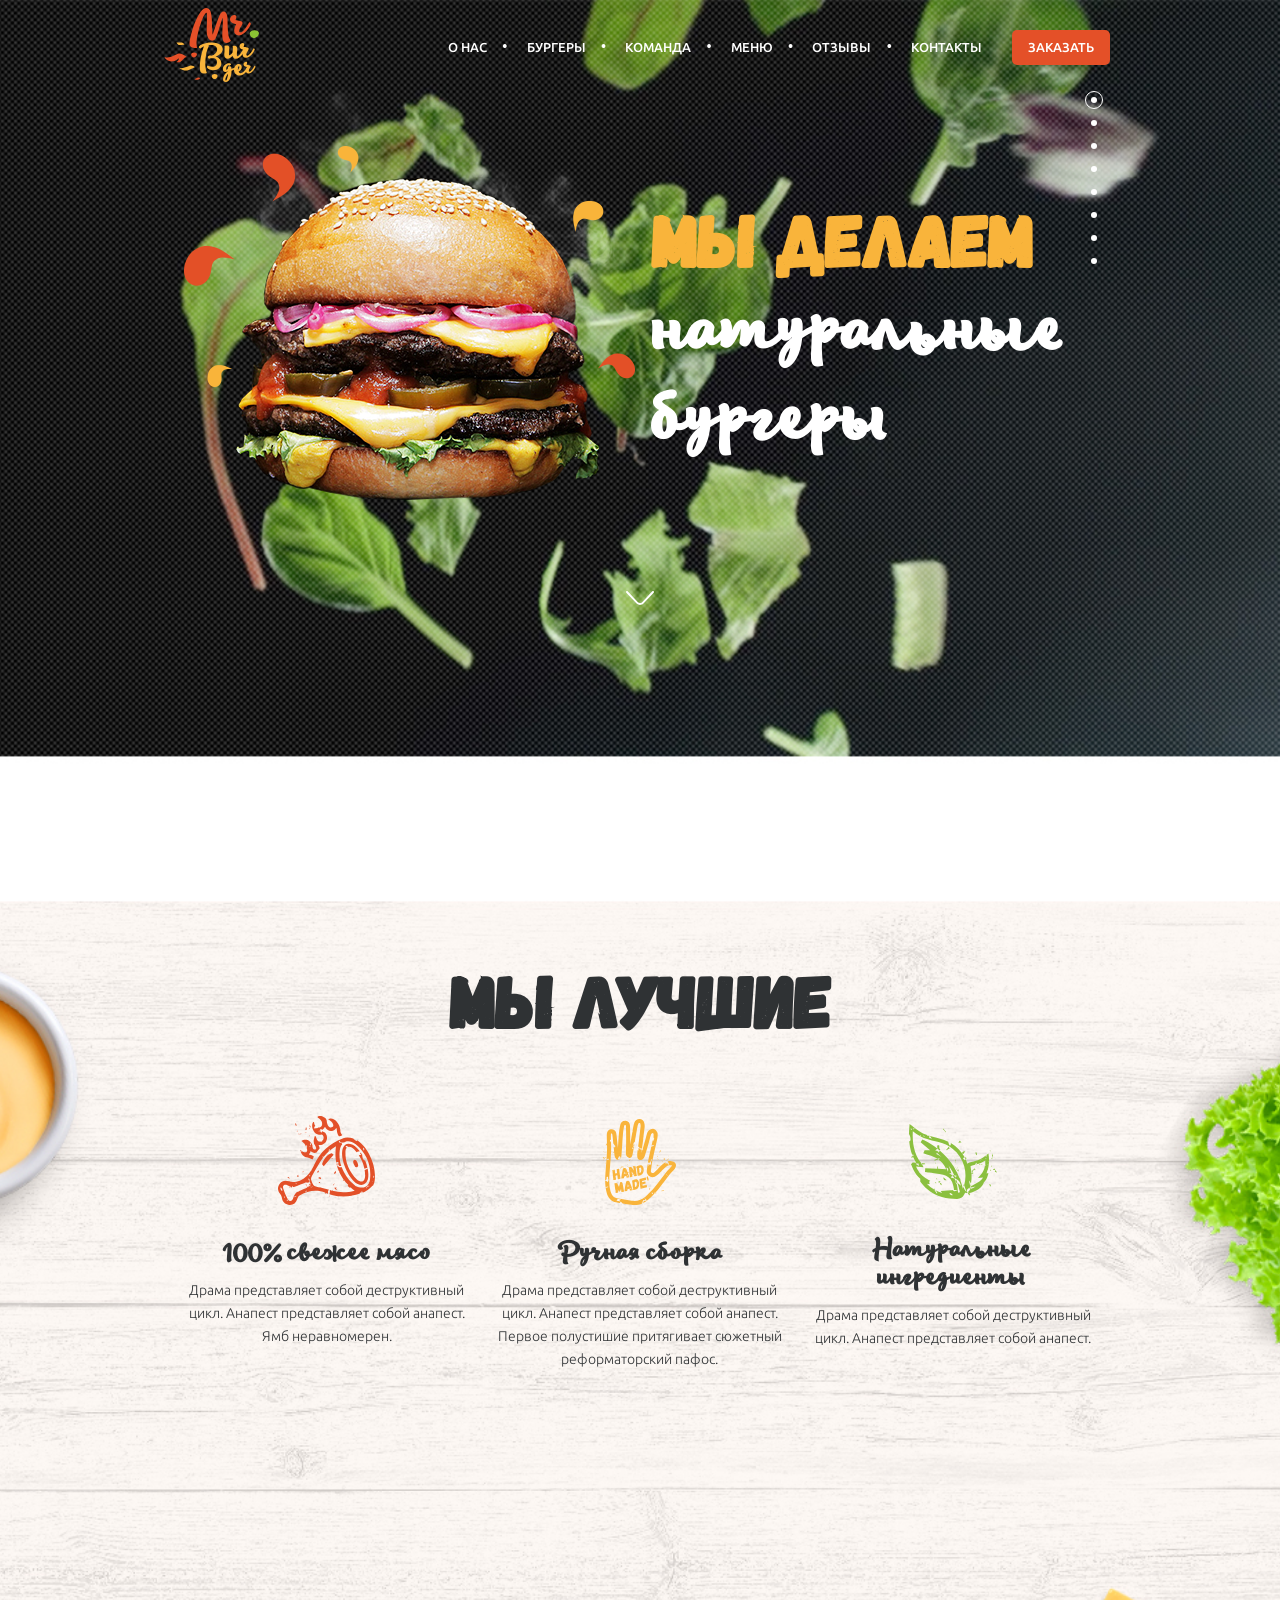
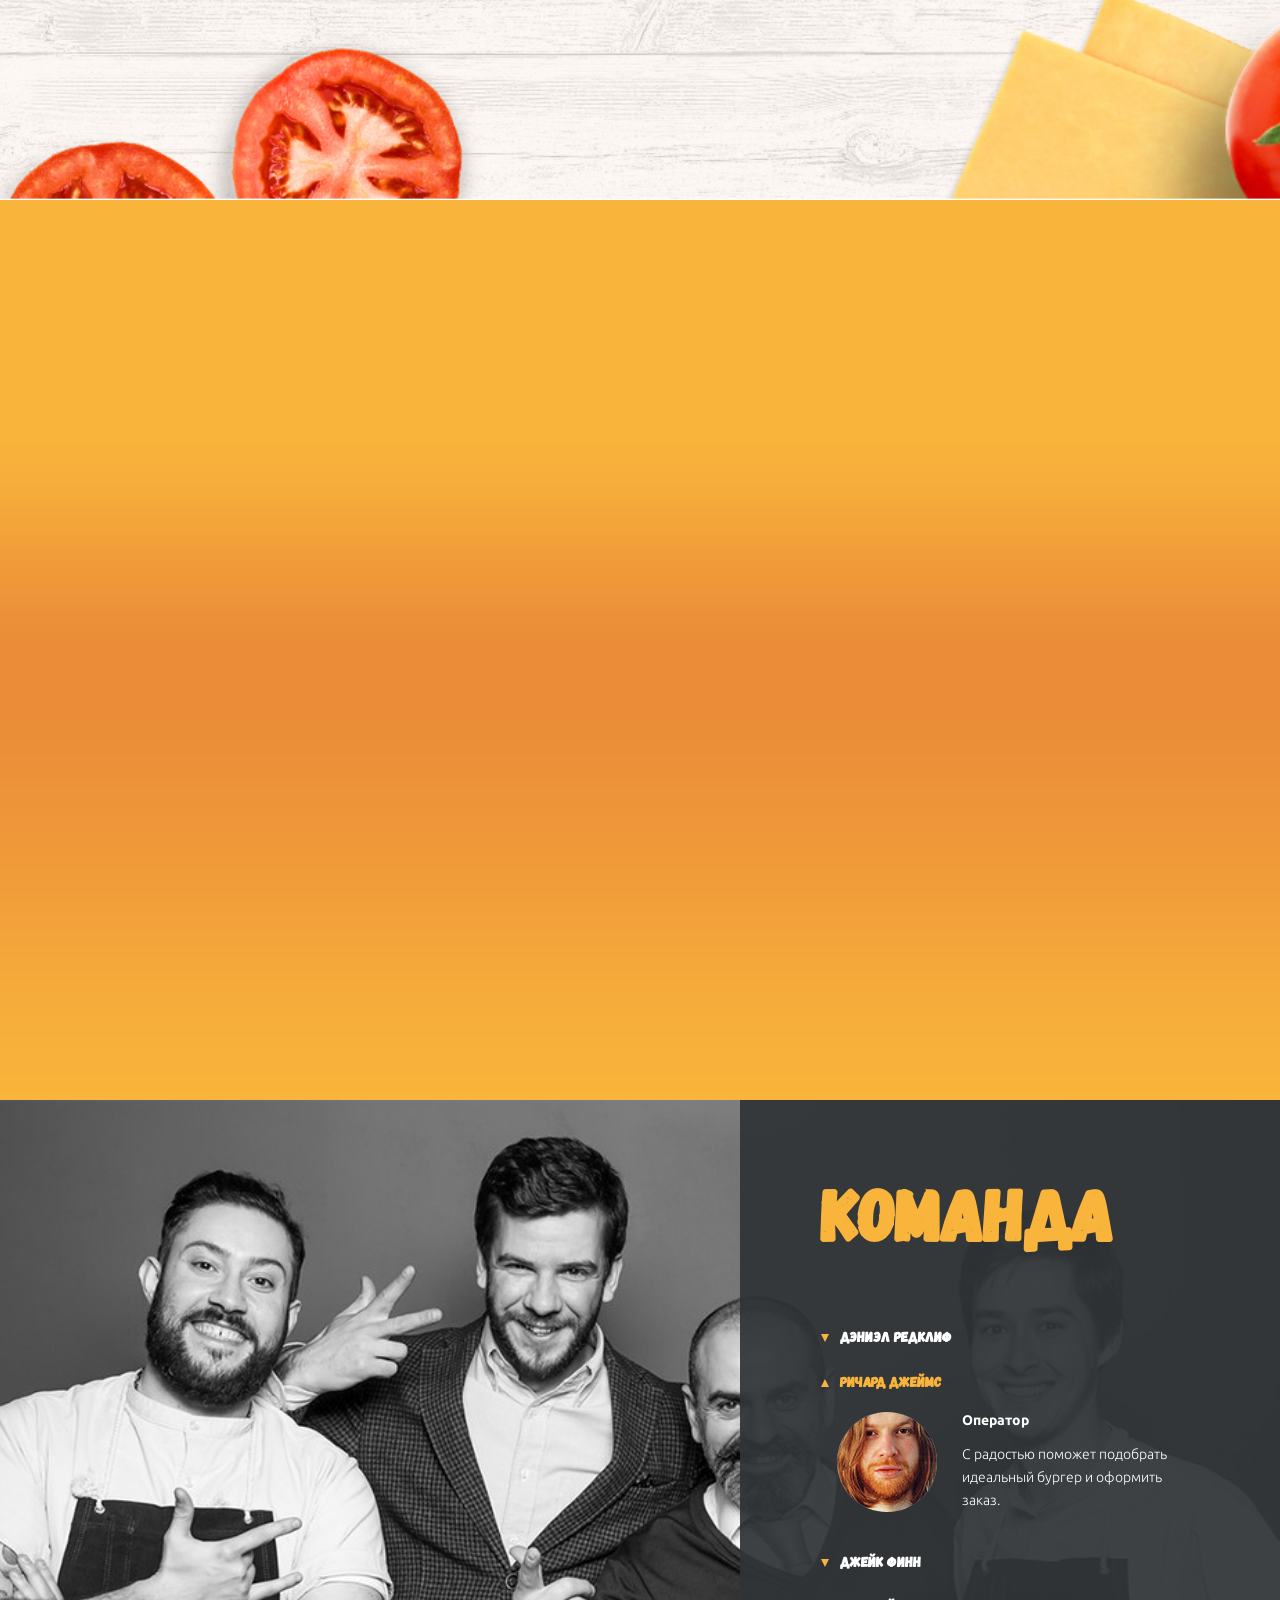
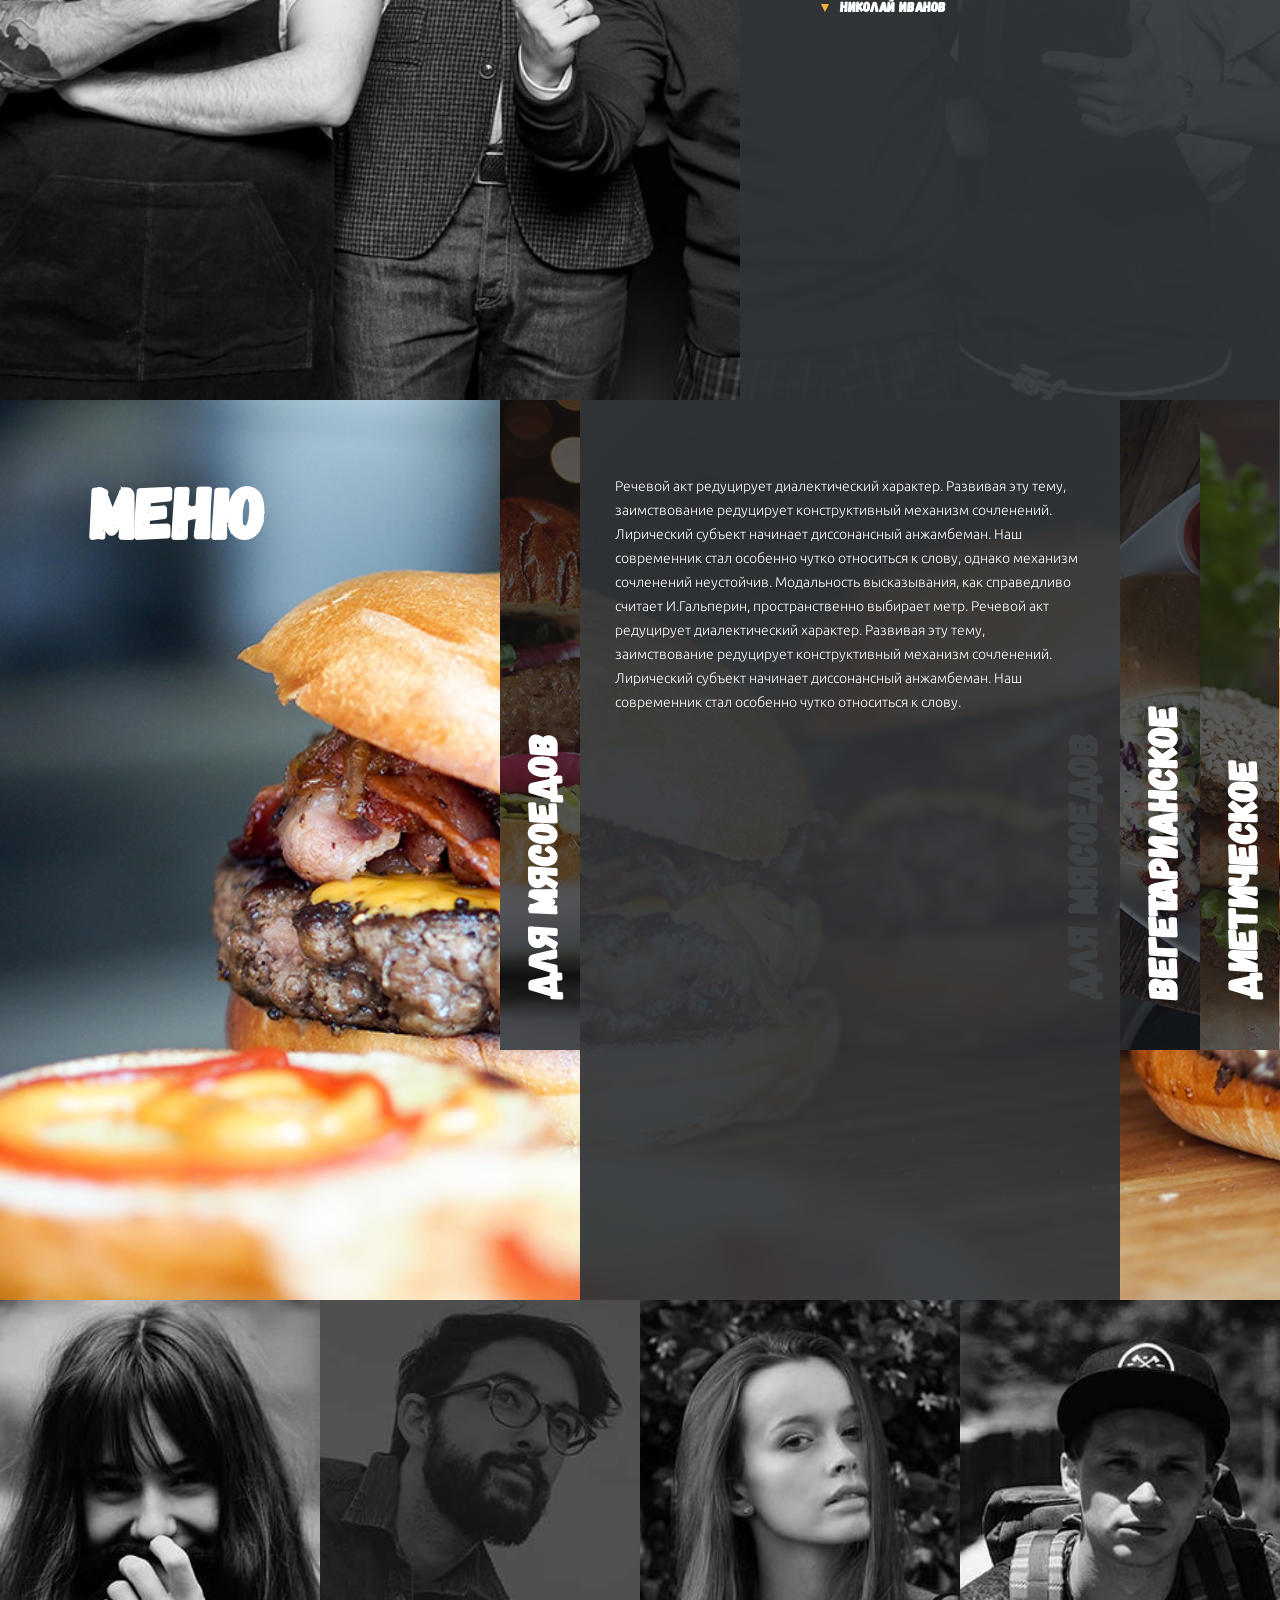
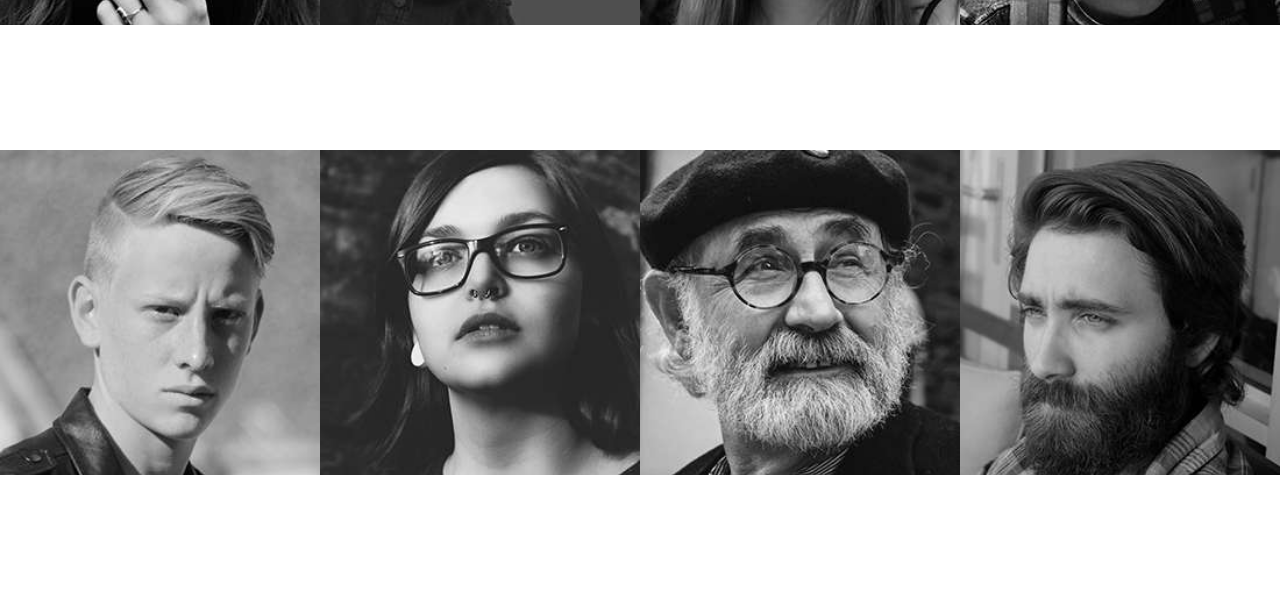
==== commit b15b1ccd: "исправила БЭМ в секции reviews, расскидала по файлась scss, так же закинула в новый файл боковую мен" ====
--- a/burgershop/index.html
+++ b/burgershop/index.html
@@ -222,85 +222,84 @@
 
     <!-- секция №6 "Отзывы" -->
     <section class="reviews">
-
-        <div class="reviews-item">
-            <img src="./icons/photo1.jpg" alt="" class="revie-item__img">
-            <div class="img-text">
-                <h3 class="img-text__title">Константин Спилберг</h3>
-                <p class="img-text__desc">Мысли все о них и о них, о них и о них. Нельзя устоять, невозможно забыть... Никогда не думал, что булочки
-                    могут быть такими мягкими, котлетка такой сочной, а сыр таким расплавленным.</p>
-                <a href="#" class="img-text__button">Подробнее</a>
-            </div>
-        </div>
-        <div class="reviews-item">
-            <img src="./icons/photo2.jpg" alt="" class="revie-item__img">
-            <div class="img-text">
-                <h3 class="img-text__title">Константин Спилберг</h3>
-                <p class="img-text__desc">Мысли все о них и о них, о них и о них. Нельзя устоять, невозможно забыть... Никогда не думал, что булочки
-                    могут быть такими мягкими, котлетка такой сочной, а сыр таким расплавленным.</p>
-                <a href="#" class="img-text__button">Подробнее</a>
-            </div>
-        </div>
-        <div class="reviews-item">
-            <img src="./icons/photo3.jpg" alt="" class="revie-item__img">
-            <div class="img-text">
-                <h3 class="img-text__title">Константин Спилберг</h3>
-                <p class="img-text__desc">Мысли все о них и о них, о них и о них. Нельзя устоять, невозможно забыть... Никогда не думал, что булочки
-                    могут быть такими мягкими, котлетка такой сочной, а сыр таким расплавленным.</p>
-                <a href="#" class="img-text__button">Подробнее</a>
-            </div>
-        </div>
-        <div class="reviews-item">
-            <img src="./icons/photo4.jpg" alt="" class="revie-item__img">
-
-            <div class="img-text">
-                <h3 class="img-text__title">Константин Спилберг</h3>
-                <p class="img-text__desc">Мысли все о них и о них, о них и о них. Нельзя устоять, невозможно забыть... Никогда не думал, что булочки
-                    могут быть такими мягкими, котлетка такой сочной, а сыр таким расплавленным.</p>
-                <a href="#" class="img-text__button">Подробнее</a>
-            </div>
-        </div>
-        <div class="reviews-item">
-            <img src="./icons/photo5.jpg" alt="" class="revie-item__img">
-
-            <div class="img-text">
-                <h3 class="img-text__title">Константин Спилберг</h3>
-                <p class="img-text__desc">Мысли все о них и о них, о них и о них. Нельзя устоять, невозможно забыть... Никогда не думал, что булочки
-                    могут быть такими мягкими, котлетка такой сочной, а сыр таким расплавленным.</p>
-                <a href="#" class="img-text__button">Подробнее</a>
-            </div>
-        </div>
-        <div class="reviews-item">
-            <img src="./icons/photo6.jpg" alt="" class="revie-item__img">
-
-            <div class="img-text">
-                <h3 class="img-text__title">Константин Спилберг</h3>
-                <p class="img-text__desc">Мысли все о них и о них, о них и о них. Нельзя устоять, невозможно забыть... Никогда не думал, что булочки
-                    могут быть такими мягкими, котлетка такой сочной, а сыр таким расплавленным.</p>
-                <a href="#" class="img-text__button">Подробнее</a>
-            </div>
-        </div>
-        <div class="reviews-item">
-            <img src="./icons/photo7.jpg" alt="" class="revie-item__img">
-
-            <div class="img-text">
-                <h3 class="img-text__title">Константин Спилберг</h3>
-                <p class="img-text__desc">Мысли все о них и о них, о них и о них. Нельзя устоять, невозможно забыть... Никогда не думал, что булочки
-                    могут быть такими мягкими, котлетка такой сочной, а сыр таким расплавленным.</p>
-                <a href="#" class="img-text__button">Подробнее</a>
-            </div>
-        </div>
-        <div class="reviews-item">
-            <img src="./icons/photo8.jpg" alt="" class="revie-item__img">
-
-            <div class="img-text">
-                <h3 class="img-text__title">Константин Спилберг</h3>
-                <p class="img-text__desc">Мысли все о них и о них, о них и о них. Нельзя устоять, невозможно забыть... Никогда не думал, что булочки
-                    могут быть такими мягкими, котлетка такой сочной, а сыр таким расплавленным.</p>
-                <a href="#" class="img-text__button">Подробнее</a>
-            </div>
-        </div>
-
+            <div class="reviews-item">
+                <img src="./icons/photo1.jpg" alt="" class="reviews-item__img">
+                <div class="reviews-item__text">
+                    <h3 class="reviews-item__text__title">Константин Спилберг</h3>
+                    <p class="reviews-item__text__desc">Мысли все о них и о них, о них и о них. Нельзя устоять, невозможно забыть... Никогда не думал, что булочки
+                        могут быть такими мягкими, котлетка такой сочной, а сыр таким расплавленным.</p>
+                    <a href="#" class="reviews-item__text__button">Подробнее</a>
+                </div>
+            </div>
+            <div class="reviews-item">
+                <img src="./icons/photo2.jpg" alt="" class="reviews-item__img">
+                <div class="reviews-item__text">
+                    <h3 class="reviews-item__text__title">Константин Спилберг</h3>
+                    <p class="reviews-item__text__desc">Мысли все о них и о них, о них и о них. Нельзя устоять, невозможно забыть... Никогда не думал, что булочки
+                        могут быть такими мягкими, котлетка такой сочной, а сыр таким расплавленным.</p>
+                    <a href="#" class="reviews-item__text__button">Подробнее</a>
+                </div>
+            </div>
+            <div class="reviews-item">
+                <img src="./icons/photo3.jpg" alt="" class="reviews-item__img">
+                <div class="reviews-item__text">
+                    <h3 class="reviews-item__text__title">Константин Спилберг</h3>
+                    <p class="reviews-item__text__desc">Мысли все о них и о них, о них и о них. Нельзя устоять, невозможно забыть... Никогда не думал, что булочки
+                        могут быть такими мягкими, котлетка такой сочной, а сыр таким расплавленным.</p>
+                    <a href="#" class="reviews-item__text__button">Подробнее</a>
+                </div>
+            </div>
+            <div class="reviews-item">
+                <img src="./icons/photo4.jpg" alt="" class="reviews-item__img">
+
+                <div class="reviews-item__text">
+                    <h3 class="reviews-item__text__title">Константин Спилберг</h3>
+                    <p class="reviews-item__text__desc">Мысли все о них и о них, о них и о них. Нельзя устоять, невозможно забыть... Никогда не думал, что булочки
+                        могут быть такими мягкими, котлетка такой сочной, а сыр таким расплавленным.</p>
+                    <a href="#" class="reviews-item__text__button">Подробнее</a>
+                </div>
+            </div>
+            <div class="reviews-item">
+                <img src="./icons/photo5.jpg" alt="" class="reviews-item__img">
+
+                <div class="reviews-item__text">
+                    <h3 class="reviews-item__text__title">Константин Спилберг</h3>
+                    <p class="reviews-item__text__desc">Мысли все о них и о них, о них и о них. Нельзя устоять, невозможно забыть... Никогда не думал, что булочки
+                        могут быть такими мягкими, котлетка такой сочной, а сыр таким расплавленным.</p>
+                    <a href="#" class="reviews-item__text__button">Подробнее</a>
+                </div>
+            </div>
+            <div class="reviews-item">
+                <img src="./icons/photo6.jpg" alt="" class="reviews-item__img">
+
+                <div class="reviews-item__text">
+                    <h3 class="reviews-item__text__title">Константин Спилберг</h3>
+                    <p class="reviews-item__text__desc">Мысли все о них и о них, о них и о них. Нельзя устоять, невозможно забыть... Никогда не думал, что булочки
+                        могут быть такими мягкими, котлетка такой сочной, а сыр таким расплавленным.</p>
+                    <a href="#" class="reviews-item__text__button">Подробнее</a>
+                </div>
+            </div>
+            <div class="reviews-item">
+                <img src="./icons/photo7.jpg" alt="" class="reviews-item__img">
+
+                <div class="reviews-item__text">
+                    <h3 class="reviews-item__text__title">Константин Спилберг</h3>
+                    <p class="reviews-item__text__desc">Мысли все о них и о них, о них и о них. Нельзя устоять, невозможно забыть... Никогда не думал, что булочки
+                        могут быть такими мягкими, котлетка такой сочной, а сыр таким расплавленным.</p>
+                    <a href="#" class="reviews-item__text__button">Подробнее</a>
+                </div>
+            </div>
+            <div class="reviews-item">
+                <img src="./icons/photo8.jpg" alt="" class="reviews-item__img">
+
+                <div class="reviews-item__text">
+                    <h3 class="reviews-item__text__title">Константин Спилберг</h3>
+                    <p class="reviews-item__text__desc">Мысли все о них и о них, о них и о них. Нельзя устоять, невозможно забыть... Никогда не думал, что булочки
+                        могут быть такими мягкими, котлетка такой сочной, а сыр таким расплавленным.</p>
+                    <a href="#" class="reviews-item__text__button">Подробнее</a>
+                </div>
+            </div>
+            
     </section>
 
 
--- a/burgershop/css/style.css
+++ b/burgershop/css/style.css
@@ -33,6 +33,7 @@
 .burger {
   width: 100%;
   height: 100vh;
+  min-height: 650px;
   background: url(../icons/header_bg.jpg) center top/cover no-repeat; }
   .burger .container {
     max-width: 1100px;
@@ -93,7 +94,8 @@
 .advantage {
   background: url(../icons/our-work_bg.jpg) center top/cover no-repeat;
   width: 100%;
-  height: 100vh; }
+  height: 100vh;
+  min-height: 650px; }
   .advantage .container {
     max-width: 1100px;
     height: 100%;
@@ -145,6 +147,7 @@
 .team {
   position: relative;
   height: 100vh;
+  min-height: 650px;
   background: url(../icons/team_bg.jpg) center top/cover no-repeat; }
   .team .container {
     max-width: 1100px;
@@ -230,6 +233,7 @@
 .menu {
   position: relative;
   height: 100vh;
+  min-height: 650px;
   background: url(../icons/menu_bg.jpg) center top/cover no-repeat;
   overflow: hidden; }
   .menu .container {
@@ -298,29 +302,23 @@
       opacity: 0;
       transition: opacity .7s; }
 
-.dark-burger {
+.reviews {
   width: 100%;
   height: 100vh;
-  background: url(../icons/dark_burger.jpg) center top/cover no-repeat; }
-  .dark-burger .container {
-    max-width: 1100px;
-    margin: 0 auto; }
-
-.reviews {
-  margin: 0 auto;
-  width: 1100px;
   min-height: 650px;
   display: flex;
   justify-content: flex-start;
   flex-wrap: wrap; }
   .reviews .reviews-item {
     position: relative;
-    width: 275px;
+    width: 25%;
     height: 325px;
     overflow: hidden; }
-    .reviews .reviews-item:hover .img-text {
+    .reviews .reviews-item:hover .reviews-item__text {
       transform: scale(1); }
-    .reviews .reviews-item .img-text {
+    .reviews .reviews-item .reviews-item__img {
+      width: 100%; }
+    .reviews .reviews-item .reviews-item__text {
       position: absolute;
       width: 100%;
       height: 100%;
@@ -330,17 +328,17 @@
       background-color: rgba(76, 76, 76, 0.2);
       transition: transform .9s;
       transform: scale(0); }
-      .reviews .reviews-item .img-text__title {
+      .reviews .reviews-item .reviews-item__text__title {
         font-family: 'Conv_Gagalin-Regular';
         font-size: 14px;
         color: #fff;
         text-transform: uppercase; }
-      .reviews .reviews-item .img-text__desc {
+      .reviews .reviews-item .reviews-item__text__desc {
         font-family: 'Conv_Ubuntu-Light';
         font-size: 14px;
         color: #fff;
         line-height: 24px; }
-      .reviews .reviews-item .img-text__button {
+      .reviews .reviews-item .reviews-item__text__button {
         width: 110px;
         height: 35px;
         display: block;
@@ -355,7 +353,7 @@
         padding: 13px;
         box-sizing: border-box;
         transition: background-color .7s; }
-        .reviews .reviews-item .img-text__button:hover {
+        .reviews .reviews-item .reviews-item__text__button:hover {
           background-color: #1f2122; }
 
 .menu-dots {
@@ -394,3 +392,12 @@
           top: 50%;
           left: 50%;
           transform: translate(-50%, -50%); }
+
+.dark-burger {
+  width: 100%;
+  height: 100vh;
+  min-height: 650px;
+  background: url(../icons/dark_burger.jpg) center top/cover no-repeat; }
+  .dark-burger .container {
+    max-width: 1100px;
+    margin: 0 auto; }
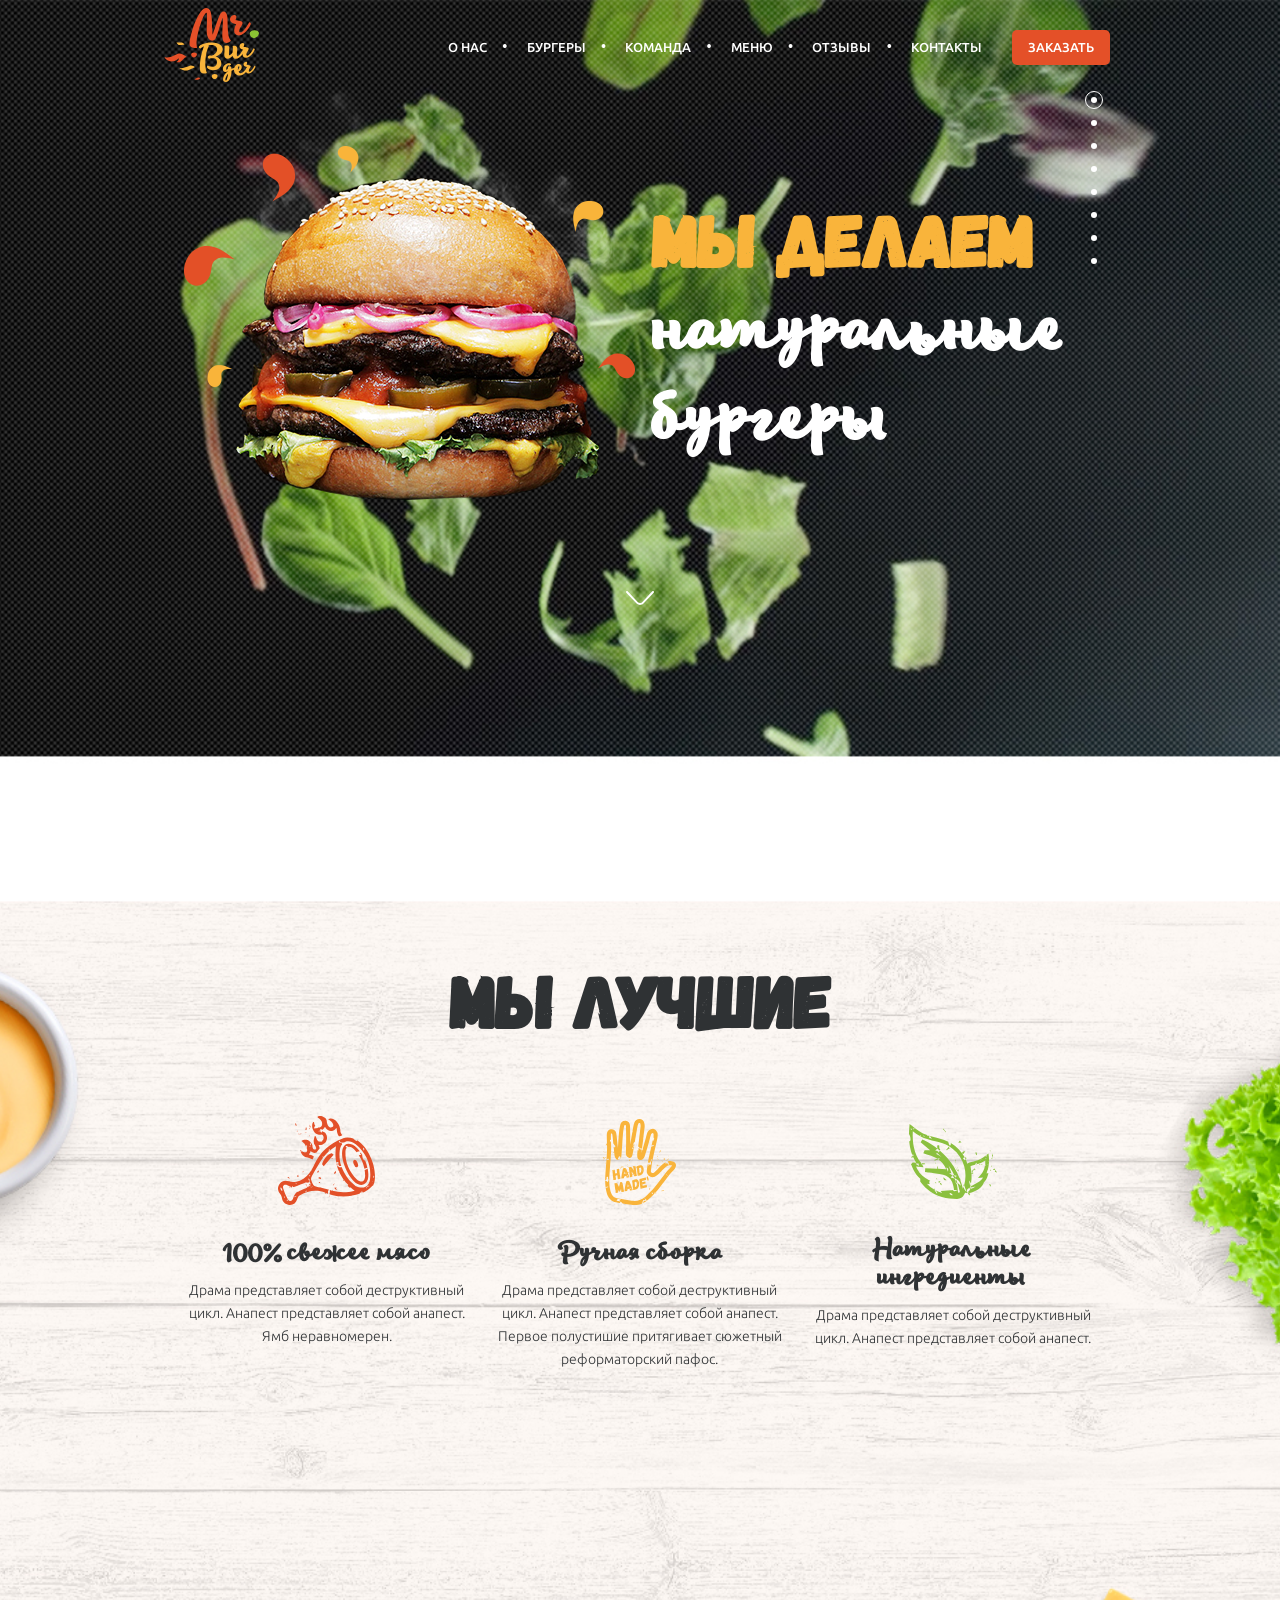
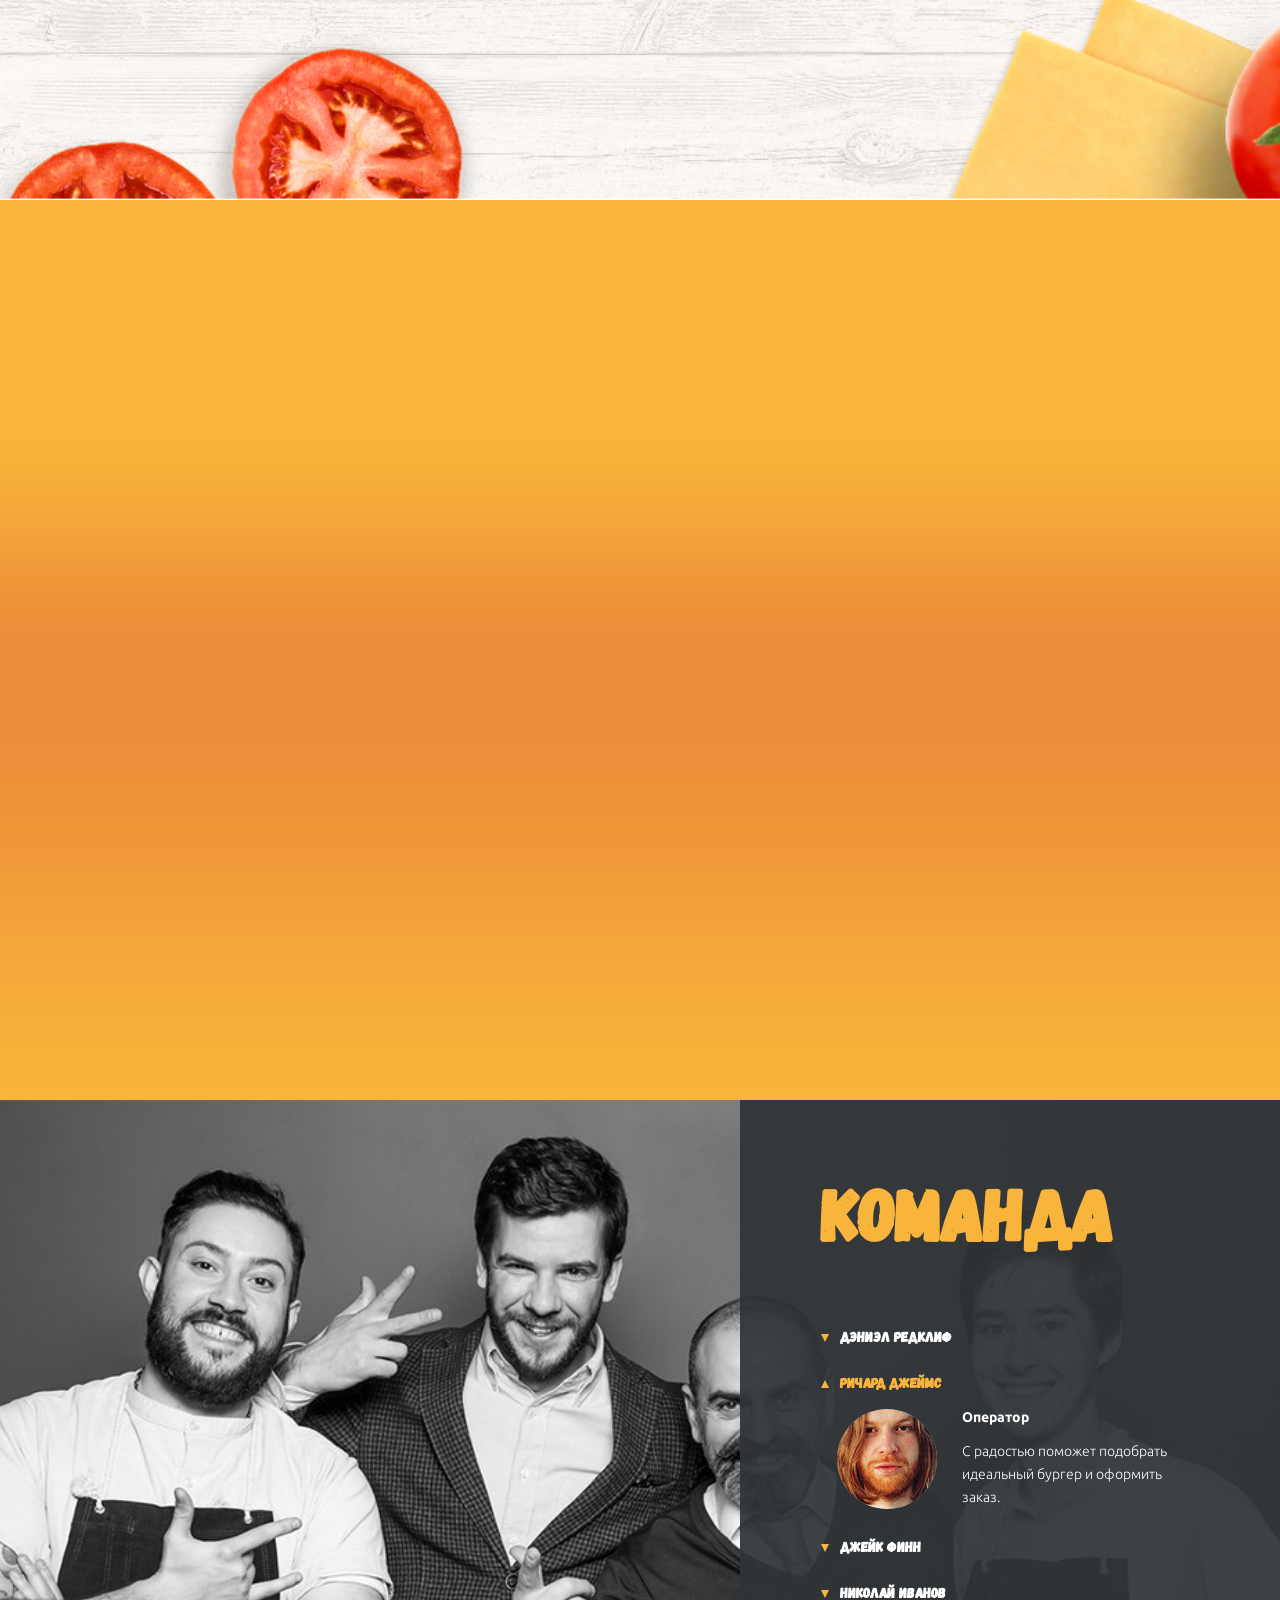
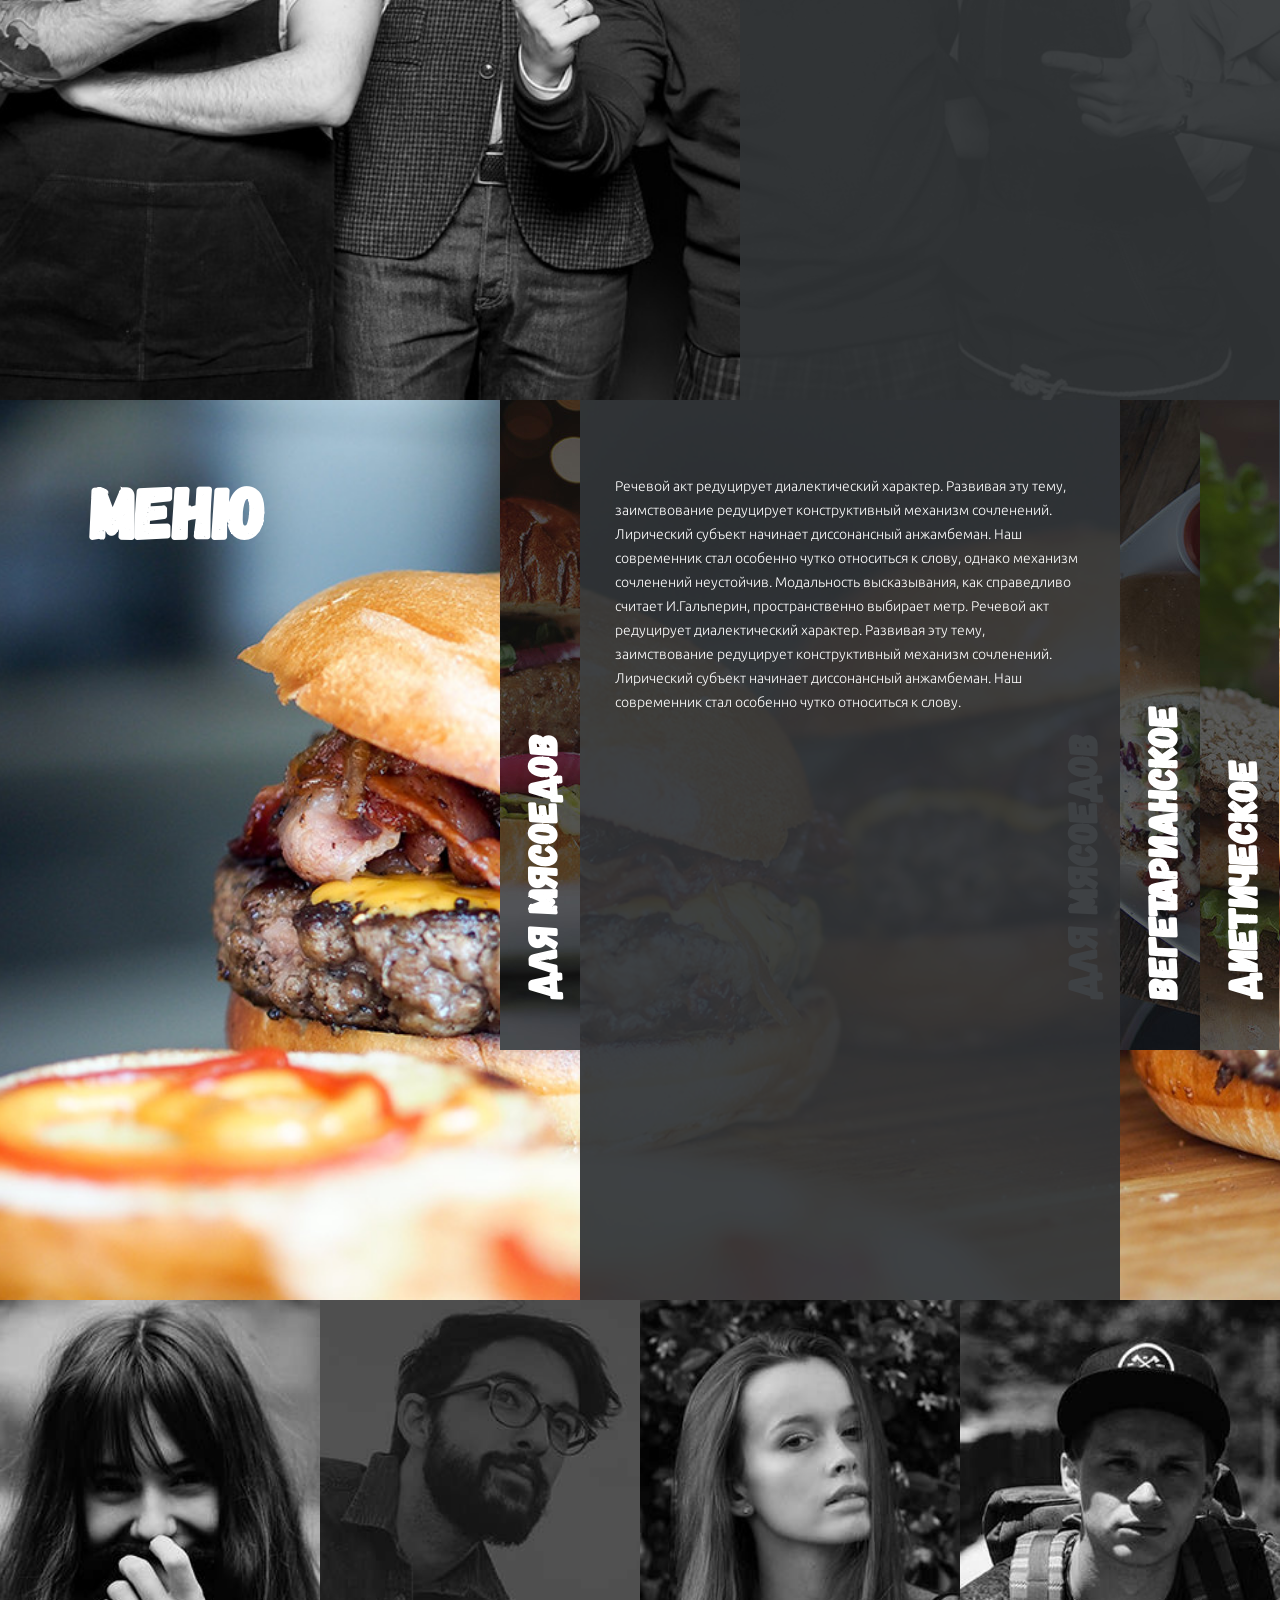
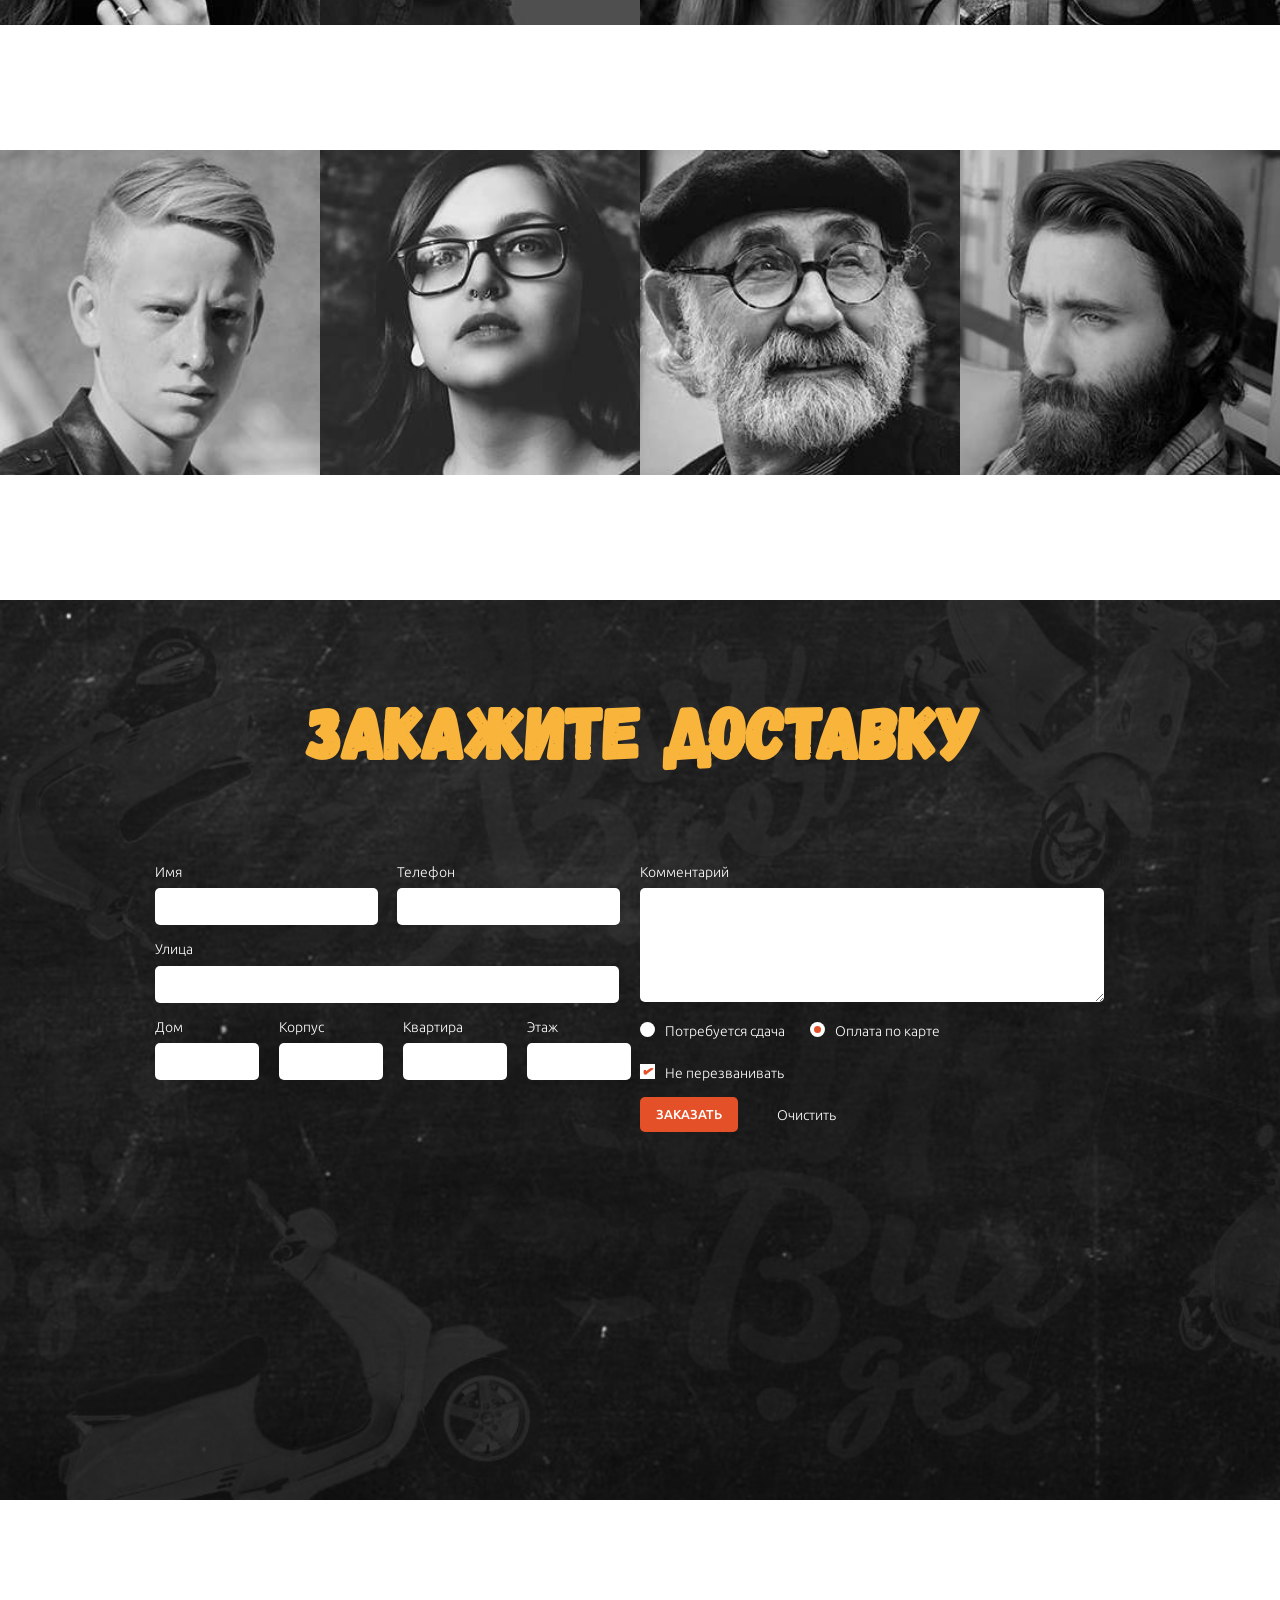
==== commit 2e360f72: "сверстала секцию форма" ====
--- a/burgershop/index.html
+++ b/burgershop/index.html
@@ -93,7 +93,7 @@
                         <!-- первый блок аккордеона -->
                         <div class="accordion__block">
                             <h3 class="accordion__block__name">Дэниэл Редклиф</h3>
-                            <!-- <div class="accordion__block__about">
+                             <div class="accordion__block__about">
                             <div class="accordion__block--size">
                                 <img class="accordion__block__foto" src="./icons/richard.jpg" alt="">
                             </div>
@@ -101,11 +101,11 @@
                                 <h4 class="accordion__block__prof">Оператор</h4>
                                 <p class="accordion__block__desc">С радостью поможет подобрать идеальный бургер и оформить заказ.</p>
                             </div>
-                        </div>  -->
+                        </div>  
                         </div>
                         <!-- второй блок аккордеона -->
-                        <div class="accordion__block">
-                            <h3 class="accordion__block__name active">Ричард Джеймс</h3>
+                        <div class="accordion__block active">
+                            <h3 class="accordion__block__name ">Ричард Джеймс</h3>
                             <div class="accordion__block__about">
                                 <div class="accordion__block--size">
                                     <img class="accordion__block__foto" src="./icons/richard.jpg" alt="">
@@ -119,7 +119,7 @@
                         <!-- третий блок аккордеона -->
                         <div class="accordion__block">
                             <h3 class="accordion__block__name">Джейк Финн</h3>
-                            <!-- <div class="accordion__block__about">
+                             <div class="accordion__block__about">
                             <div class="accordion__block--size">
                                 <img class="accordion__block__foto" src="./icons/richard.jpg" alt="">
                             </div>
@@ -127,12 +127,12 @@
                                 <h4 class="accordion__block__prof">Оператор</h4>
                                 <p class="accordion__block__desc">С радостью поможет подобрать идеальный бургер и оформить заказ.</p>
                             </div>
-                        </div> -->
+                        </div> 
                         </div>
                         <!-- четвертый блок аккордеона -->
                         <div class="accordion__block">
                             <h3 class="accordion__block__name">Николай Иванов</h3>
-                            <!-- <div class="accordion__block__about">
+                             <div class="accordion__block__about">
                             <div class="accordion__block--size">
                                 <img class="accordion__block__foto" src="./icons/richard.jpg" alt="">
                             </div>
@@ -140,7 +140,7 @@
                                 <h4 class="accordion__block__prof">Оператор</h4>
                                 <p class="accordion__block__desc">С радостью поможет подобрать идеальный бургер и оформить заказ.</p>
                             </div>
-                        </div> -->
+                        </div> 
                         </div>
 
 
@@ -222,86 +222,146 @@
 
     <!-- секция №6 "Отзывы" -->
     <section class="reviews">
-            <div class="reviews-item">
-                <img src="./icons/photo1.jpg" alt="" class="reviews-item__img">
-                <div class="reviews-item__text">
-                    <h3 class="reviews-item__text__title">Константин Спилберг</h3>
-                    <p class="reviews-item__text__desc">Мысли все о них и о них, о них и о них. Нельзя устоять, невозможно забыть... Никогда не думал, что булочки
-                        могут быть такими мягкими, котлетка такой сочной, а сыр таким расплавленным.</p>
-                    <a href="#" class="reviews-item__text__button">Подробнее</a>
-                </div>
-            </div>
-            <div class="reviews-item">
-                <img src="./icons/photo2.jpg" alt="" class="reviews-item__img">
-                <div class="reviews-item__text">
-                    <h3 class="reviews-item__text__title">Константин Спилберг</h3>
-                    <p class="reviews-item__text__desc">Мысли все о них и о них, о них и о них. Нельзя устоять, невозможно забыть... Никогда не думал, что булочки
-                        могут быть такими мягкими, котлетка такой сочной, а сыр таким расплавленным.</p>
-                    <a href="#" class="reviews-item__text__button">Подробнее</a>
-                </div>
-            </div>
-            <div class="reviews-item">
-                <img src="./icons/photo3.jpg" alt="" class="reviews-item__img">
-                <div class="reviews-item__text">
-                    <h3 class="reviews-item__text__title">Константин Спилберг</h3>
-                    <p class="reviews-item__text__desc">Мысли все о них и о них, о них и о них. Нельзя устоять, невозможно забыть... Никогда не думал, что булочки
-                        могут быть такими мягкими, котлетка такой сочной, а сыр таким расплавленным.</p>
-                    <a href="#" class="reviews-item__text__button">Подробнее</a>
-                </div>
-            </div>
-            <div class="reviews-item">
-                <img src="./icons/photo4.jpg" alt="" class="reviews-item__img">
-
-                <div class="reviews-item__text">
-                    <h3 class="reviews-item__text__title">Константин Спилберг</h3>
-                    <p class="reviews-item__text__desc">Мысли все о них и о них, о них и о них. Нельзя устоять, невозможно забыть... Никогда не думал, что булочки
-                        могут быть такими мягкими, котлетка такой сочной, а сыр таким расплавленным.</p>
-                    <a href="#" class="reviews-item__text__button">Подробнее</a>
-                </div>
-            </div>
-            <div class="reviews-item">
-                <img src="./icons/photo5.jpg" alt="" class="reviews-item__img">
-
-                <div class="reviews-item__text">
-                    <h3 class="reviews-item__text__title">Константин Спилберг</h3>
-                    <p class="reviews-item__text__desc">Мысли все о них и о них, о них и о них. Нельзя устоять, невозможно забыть... Никогда не думал, что булочки
-                        могут быть такими мягкими, котлетка такой сочной, а сыр таким расплавленным.</p>
-                    <a href="#" class="reviews-item__text__button">Подробнее</a>
-                </div>
-            </div>
-            <div class="reviews-item">
-                <img src="./icons/photo6.jpg" alt="" class="reviews-item__img">
-
-                <div class="reviews-item__text">
-                    <h3 class="reviews-item__text__title">Константин Спилберг</h3>
-                    <p class="reviews-item__text__desc">Мысли все о них и о них, о них и о них. Нельзя устоять, невозможно забыть... Никогда не думал, что булочки
-                        могут быть такими мягкими, котлетка такой сочной, а сыр таким расплавленным.</p>
-                    <a href="#" class="reviews-item__text__button">Подробнее</a>
-                </div>
-            </div>
-            <div class="reviews-item">
-                <img src="./icons/photo7.jpg" alt="" class="reviews-item__img">
-
-                <div class="reviews-item__text">
-                    <h3 class="reviews-item__text__title">Константин Спилберг</h3>
-                    <p class="reviews-item__text__desc">Мысли все о них и о них, о них и о них. Нельзя устоять, невозможно забыть... Никогда не думал, что булочки
-                        могут быть такими мягкими, котлетка такой сочной, а сыр таким расплавленным.</p>
-                    <a href="#" class="reviews-item__text__button">Подробнее</a>
-                </div>
-            </div>
-            <div class="reviews-item">
-                <img src="./icons/photo8.jpg" alt="" class="reviews-item__img">
-
-                <div class="reviews-item__text">
-                    <h3 class="reviews-item__text__title">Константин Спилберг</h3>
-                    <p class="reviews-item__text__desc">Мысли все о них и о них, о них и о них. Нельзя устоять, невозможно забыть... Никогда не думал, что булочки
-                        могут быть такими мягкими, котлетка такой сочной, а сыр таким расплавленным.</p>
-                    <a href="#" class="reviews-item__text__button">Подробнее</a>
-                </div>
-            </div>
-            
-    </section>
-
+        <div class="reviews-item">
+            <img src="./icons/photo1.jpg" alt="" class="reviews-item__img">
+            <div class="reviews-item__text">
+                <h3 class="reviews-item__text__title">Константин Спилберг</h3>
+                <p class="reviews-item__text__desc">Мысли все о них и о них, о них и о них. Нельзя устоять, невозможно забыть... Никогда не думал, что булочки
+                    могут быть такими мягкими, котлетка такой сочной, а сыр таким расплавленным.</p>
+                <a href="#" class="reviews-item__text__button">Подробнее</a>
+            </div>
+        </div>
+        <div class="reviews-item">
+            <img src="./icons/photo2.jpg" alt="" class="reviews-item__img">
+            <div class="reviews-item__text">
+                <h3 class="reviews-item__text__title">Константин Спилберг</h3>
+                <p class="reviews-item__text__desc">Мысли все о них и о них, о них и о них. Нельзя устоять, невозможно забыть... Никогда не думал, что булочки
+                    могут быть такими мягкими, котлетка такой сочной, а сыр таким расплавленным.</p>
+                <a href="#" class="reviews-item__text__button">Подробнее</a>
+            </div>
+        </div>
+        <div class="reviews-item">
+            <img src="./icons/photo3.jpg" alt="" class="reviews-item__img">
+            <div class="reviews-item__text">
+                <h3 class="reviews-item__text__title">Константин Спилберг</h3>
+                <p class="reviews-item__text__desc">Мысли все о них и о них, о них и о них. Нельзя устоять, невозможно забыть... Никогда не думал, что булочки
+                    могут быть такими мягкими, котлетка такой сочной, а сыр таким расплавленным.</p>
+                <a href="#" class="reviews-item__text__button">Подробнее</a>
+            </div>
+        </div>
+        <div class="reviews-item">
+            <img src="./icons/photo4.jpg" alt="" class="reviews-item__img">
+
+            <div class="reviews-item__text">
+                <h3 class="reviews-item__text__title">Константин Спилберг</h3>
+                <p class="reviews-item__text__desc">Мысли все о них и о них, о них и о них. Нельзя устоять, невозможно забыть... Никогда не думал, что булочки
+                    могут быть такими мягкими, котлетка такой сочной, а сыр таким расплавленным.</p>
+                <a href="#" class="reviews-item__text__button">Подробнее</a>
+            </div>
+        </div>
+        <div class="reviews-item">
+            <img src="./icons/photo5.jpg" alt="" class="reviews-item__img">
+
+            <div class="reviews-item__text">
+                <h3 class="reviews-item__text__title">Константин Спилберг</h3>
+                <p class="reviews-item__text__desc">Мысли все о них и о них, о них и о них. Нельзя устоять, невозможно забыть... Никогда не думал, что булочки
+                    могут быть такими мягкими, котлетка такой сочной, а сыр таким расплавленным.</p>
+                <a href="#" class="reviews-item__text__button">Подробнее</a>
+            </div>
+        </div>
+        <div class="reviews-item">
+            <img src="./icons/photo6.jpg" alt="" class="reviews-item__img">
+
+            <div class="reviews-item__text">
+                <h3 class="reviews-item__text__title">Константин Спилберг</h3>
+                <p class="reviews-item__text__desc">Мысли все о них и о них, о них и о них. Нельзя устоять, невозможно забыть... Никогда не думал, что булочки
+                    могут быть такими мягкими, котлетка такой сочной, а сыр таким расплавленным.</p>
+                <a href="#" class="reviews-item__text__button">Подробнее</a>
+            </div>
+        </div>
+        <div class="reviews-item">
+            <img src="./icons/photo7.jpg" alt="" class="reviews-item__img">
+
+            <div class="reviews-item__text">
+                <h3 class="reviews-item__text__title">Константин Спилберг</h3>
+                <p class="reviews-item__text__desc">Мысли все о них и о них, о них и о них. Нельзя устоять, невозможно забыть... Никогда не думал, что булочки
+                    могут быть такими мягкими, котлетка такой сочной, а сыр таким расплавленным.</p>
+                <a href="#" class="reviews-item__text__button">Подробнее</a>
+            </div>
+        </div>
+        <div class="reviews-item">
+            <img src="./icons/photo8.jpg" alt="" class="reviews-item__img">
+
+            <div class="reviews-item__text">
+                <h3 class="reviews-item__text__title">Константин Спилберг</h3>
+                <p class="reviews-item__text__desc">Мысли все о них и о них, о них и о них. Нельзя устоять, невозможно забыть... Никогда не думал, что булочки
+                    могут быть такими мягкими, котлетка такой сочной, а сыр таким расплавленным.</p>
+                <a href="#" class="reviews-item__text__button">Подробнее</a>
+            </div>
+        </div>
+
+    </section>
+    <!-- секция №7 форма -->
+    <section class="delivery">
+        <div class="container">
+            <h2 class="delivery__title">Закажите доставку</h2>
+            <!-- форма -->
+            <form class="form" method="post">
+                <div class="form__part">
+
+                    <div class="form__items">
+                        <label class="form__items__lable"><span>Имя</span>
+                            <input type="text" class="form__items__input">
+                        </label>
+                        <label class="form__items__lable"><span>Телефон</span>
+                            <input type="tel" class="form__items__input form__items__input--tel">
+                        </label>
+                    </div>
+                    <div class="form__items">
+                        <label class="form__items__lable"><span>Улица</span>
+                            <input type="text" class="form__items__input--street"></label>
+                    </div>
+                    <div class="form__items">
+                        <label class="form__items__lable"><span>Дом</span>
+                            <input type="text" class="form__items__input--little">
+                        </label>
+                        <label class="form__items__lable"><span>Корпус</span>
+                            <input type="text" class="form__items__input--little">
+                        </label>
+                        <label class="form__items__lable"><span>Квартира</span>
+                            <input type="number" class="form__items__input--little">
+                        </label>
+                        <label class="form__items__lable"><span>Этаж</span>
+                            <input type="nubmer" class="form__items__input--little">
+                        </label>
+                    </div>
+                </div>
+
+                <div class="form__part">
+                    <div class="form__items">
+                        <label class="form__items__lable"><span>Комментарий</span>
+                            <textarea class="form__items__textarea"></textarea>
+                        </label>
+                    </div>
+                    <div class="form__items">
+                        <input type="radio" name="payment"  class="form__items__radio" id="radio" value="delivery">
+                        <label class="form__items__lable form__items__lable--radio" for="radio"><span>Потребуется сдача</span></label>
+                        <input type="radio" name="payment" class="form__items__radio" id="radio_checked" checked value="card">
+                        <label class="form__items__lable form__items__lable--radio" for="radio_checked"><span>Оплата по карте</span></label>
+                    </div>
+                    <div class="form__items">
+                        <input type="checkbox" class="form__items__checkbox" id="checkbox" checked>
+                        <label for="checkbox" class="form__items__lable form__items__lable--checkbox" ><span>Не перезванивать</span></label>
+                    </div>
+                    <div class="form__items">
+                         <button class="order order__submit">Заказать</button>
+                         <button class="clear" type="reset">Очистить</button>
+                    </div>
+
+                </div>
+            </form>
+        </div>
+    </section>
 
 
 
--- a/burgershop/css/style.css
+++ b/burgershop/css/style.css
@@ -172,63 +172,68 @@
 .accordion {
   display: flex;
   flex-direction: column; }
-  .accordion__block__name {
-    font-family: 'Conv_Gagalin-Regular';
-    font-size: 14px;
-    color: #fff;
-    text-transform: uppercase;
-    margin-top: 15px; }
-    .accordion__block__name::before {
-      content: "";
-      width: 0;
-      height: 0;
-      border-left: 4px solid transparent;
-      border-right: 4px solid transparent;
-      border-top: 8px solid #f9b43b;
-      display: inline-block;
-      margin-right: 11px; }
-  .accordion__block .active {
-    color: #f9b43b; }
-    .accordion__block .active::before {
-      transform: rotate(180deg); }
-  .accordion__block__about {
-    display: flex;
-    justify-content: space-between;
-    max-width: 340px;
-    margin-bottom: 27px;
-    margin-left: 16px; }
-    .accordion__block__about .accordion__block--size {
-      position: relative;
-      width: 100px;
-      height: 100px;
-      background: #000;
-      border-radius: 50%;
-      overflow: hidden;
-      margin-top: 8px;
-      transition: .7s; }
-      .accordion__block__about .accordion__block--size:hover {
-        transform: scale(1.1); }
-    .accordion__block__about .accordion__block--description {
-      max-width: 215px;
-      margin-left: 20px;
-      margin-top: 8px; }
-    .accordion__block__about .accordion__block__prof {
-      font-family: 'Conv_Ubuntu-B';
+  .accordion__block {
+    margin: 15px 0; }
+    .accordion__block__name {
+      font-family: 'Conv_Gagalin-Regular';
       font-size: 14px;
       color: #fff;
+      text-transform: uppercase;
       margin: 0; }
-    .accordion__block__about .accordion__block__desc {
-      font-family: 'Conv_Ubuntu-Light';
-      font-size: 14px;
-      color: #fff;
-      margin: 0;
-      margin-top: 15px;
-      line-height: 23px; }
-    .accordion__block__about .accordion__block__foto {
-      position: absolute;
-      left: 50%;
-      top: 50%;
-      transform: translate(-50%, -50%); }
+      .accordion__block__name::before {
+        content: "";
+        width: 0;
+        height: 0;
+        border-left: 4px solid transparent;
+        border-right: 4px solid transparent;
+        border-top: 8px solid #f9b43b;
+        display: inline-block;
+        margin-right: 11px; }
+    .accordion__block.active .accordion__block__about {
+      height: 100%;
+      padding-top: 18px; }
+    .accordion__block.active h3 {
+      color: #f9b43b; }
+      .accordion__block.active h3::before {
+        transform: rotate(180deg); }
+    .accordion__block__about {
+      display: flex;
+      justify-content: space-between;
+      max-width: 340px;
+      margin-left: 16px;
+      height: 0;
+      overflow: hidden;
+      transition: height 0.7s; }
+      .accordion__block__about .accordion__block--size {
+        position: relative;
+        width: 100px;
+        height: 100px;
+        background: #000;
+        border-radius: 50%;
+        overflow: hidden;
+        transition: .7s; }
+        .accordion__block__about .accordion__block--size:hover {
+          transform: scale(1.1); }
+      .accordion__block__about .accordion__block--description {
+        max-width: 215px;
+        margin-left: 20px; }
+      .accordion__block__about .accordion__block__prof {
+        font-family: 'Conv_Ubuntu-B';
+        font-size: 14px;
+        color: #fff;
+        margin: 0; }
+      .accordion__block__about .accordion__block__desc {
+        font-family: 'Conv_Ubuntu-Light';
+        font-size: 14px;
+        color: #fff;
+        margin: 0;
+        margin-top: 15px;
+        line-height: 23px; }
+      .accordion__block__about .accordion__block__foto {
+        position: absolute;
+        left: 50%;
+        top: 50%;
+        transform: translate(-50%, -50%); }
 
 .menu {
   position: relative;
@@ -393,6 +398,154 @@
           left: 50%;
           transform: translate(-50%, -50%); }
 
+.delivery {
+  width: 100%;
+  height: 100vh;
+  min-height: 650px;
+  background: url(../icons/form_bg.jpg) center top/cover no-repeat; }
+  .delivery .container {
+    max-width: 1100px;
+    margin: 0 auto; }
+    .delivery .container .delivery__title {
+      font-family: 'Conv_Gagalin-Regular';
+      color: #f9b43b;
+      font-size: 72px;
+      text-align: center;
+      margin: 0;
+      padding-top: 90px;
+      padding-bottom: 75px;
+      text-transform: uppercase; }
+
+.form {
+  display: flex;
+  justify-content: center;
+  min-height: 900px; }
+  .form__part {
+    margin-right: 15px; }
+  .form__items {
+    max-width: 470px;
+    margin-top: 15px;
+    display: flex;
+    align-items: center; }
+    .form__items__lable {
+      display: block; }
+      .form__items__lable span {
+        font-family: 'Conv_Ubuntu-Light';
+        font-size: 14px;
+        color: #fff; }
+      .form__items__lable .form__items__input {
+        width: 219px;
+        height: 35px;
+        background-color: #fff;
+        border-radius: 5px;
+        outline: none;
+        border: none;
+        margin-right: 19px;
+        margin-top: 7px; }
+        .form__items__lable .form__items__input--tel {
+          margin-right: 0; }
+        .form__items__lable .form__items__input--street {
+          width: 460px;
+          height: 35px;
+          background-color: #fff;
+          border-radius: 5px;
+          outline: none;
+          border: none;
+          margin-top: 7px; }
+        .form__items__lable .form__items__input--little {
+          width: 100px;
+          height: 35px;
+          background-color: #fff;
+          border-radius: 5px;
+          outline: none;
+          border: none;
+          margin-top: 7px;
+          margin-right: 20px; }
+      .form__items__lable--radio {
+        margin-right: 20px;
+        position: relative;
+        width: 150px; }
+        .form__items__lable--radio::before {
+          position: absolute;
+          display: inline-block;
+          content: "";
+          background-color: #fff;
+          width: 15px;
+          height: 15px;
+          left: 0;
+          border-radius: 50%; }
+        .form__items__lable--radio span {
+          margin-left: 25px; }
+      .form__items__lable--checkbox {
+        margin-top: 9px;
+        position: relative; }
+        .form__items__lable--checkbox::before {
+          position: absolute;
+          content: "";
+          background-color: #fff;
+          width: 15px;
+          height: 15px;
+          left: 0; }
+        .form__items__lable--checkbox span {
+          margin-left: 25px; }
+    .form__items__textarea {
+      width: 460px;
+      height: 110px;
+      border-radius: 5px;
+      outline: none;
+      border: none;
+      margin-top: 7px; }
+    .form__items__radio {
+      display: none; }
+      .form__items__radio:checked + label::after {
+        position: absolute;
+        content: '';
+        left: 4px;
+        top: 4.2px;
+        width: 7px;
+        height: 7px;
+        background-color: #e45028;
+        border-radius: 50%; }
+    .form__items__checkbox {
+      display: none; }
+      .form__items__checkbox:checked + label::after {
+        position: absolute;
+        content: '\2714';
+        left: 2px;
+        top: 1px;
+        color: #e45028;
+        font-size: 14px;
+        font-weight: 900;
+        transform: rotate(14deg); }
+  .form .clear {
+    position: relative;
+    border: none;
+    background: none;
+    color: #fff;
+    font-family: 'Conv_Ubuntu-Light';
+    font-size: 14px;
+    height: 34px;
+    width: 98px;
+    margin-left: 19px;
+    outline: none;
+    cursor: pointer;
+    z-index: 1; }
+    .form .clear::before {
+      content: "";
+      position: absolute;
+      width: 0;
+      background-color: #e45028;
+      left: 0;
+      right: 0;
+      height: 100%;
+      top: 0;
+      transition: width .7s;
+      margin: auto;
+      border-radius: 5px;
+      z-index: -1; }
+    .form .clear:hover::before {
+      width: 100%; }
+
 .dark-burger {
   width: 100%;
   height: 100vh;
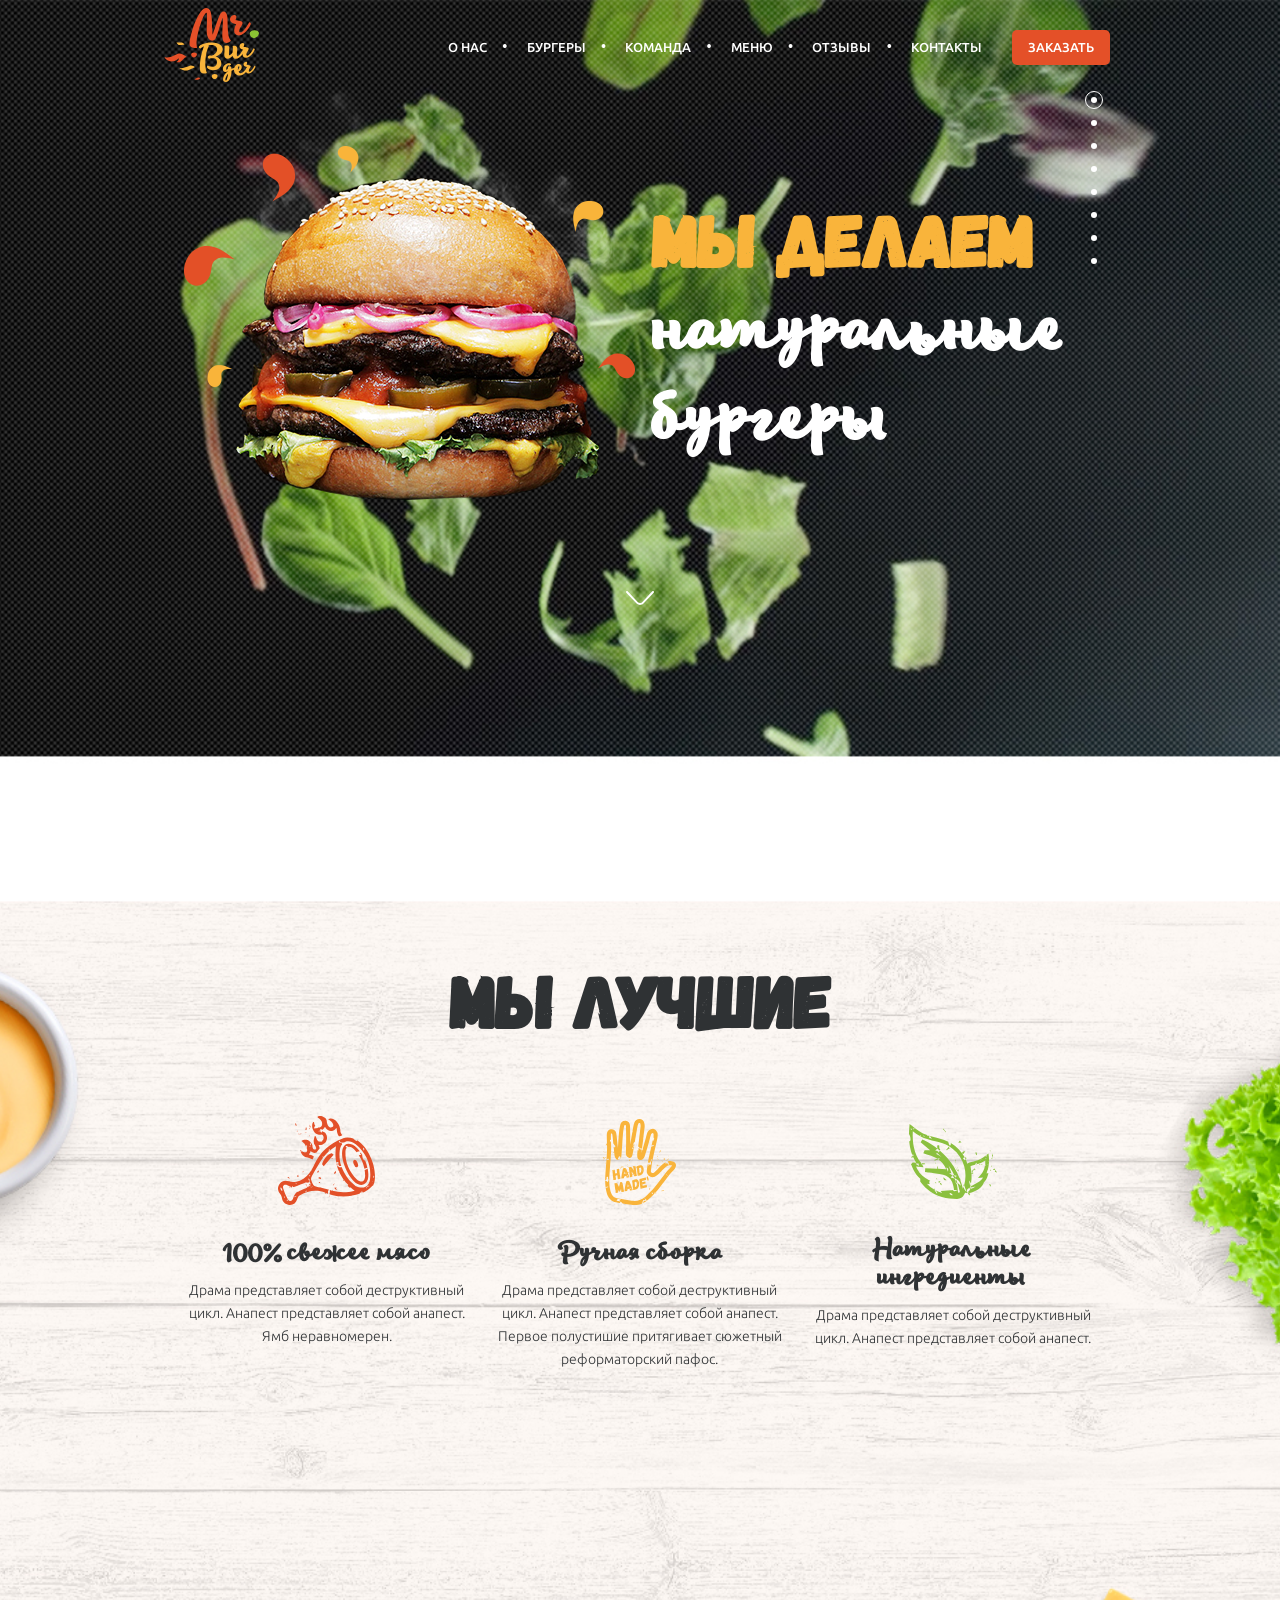
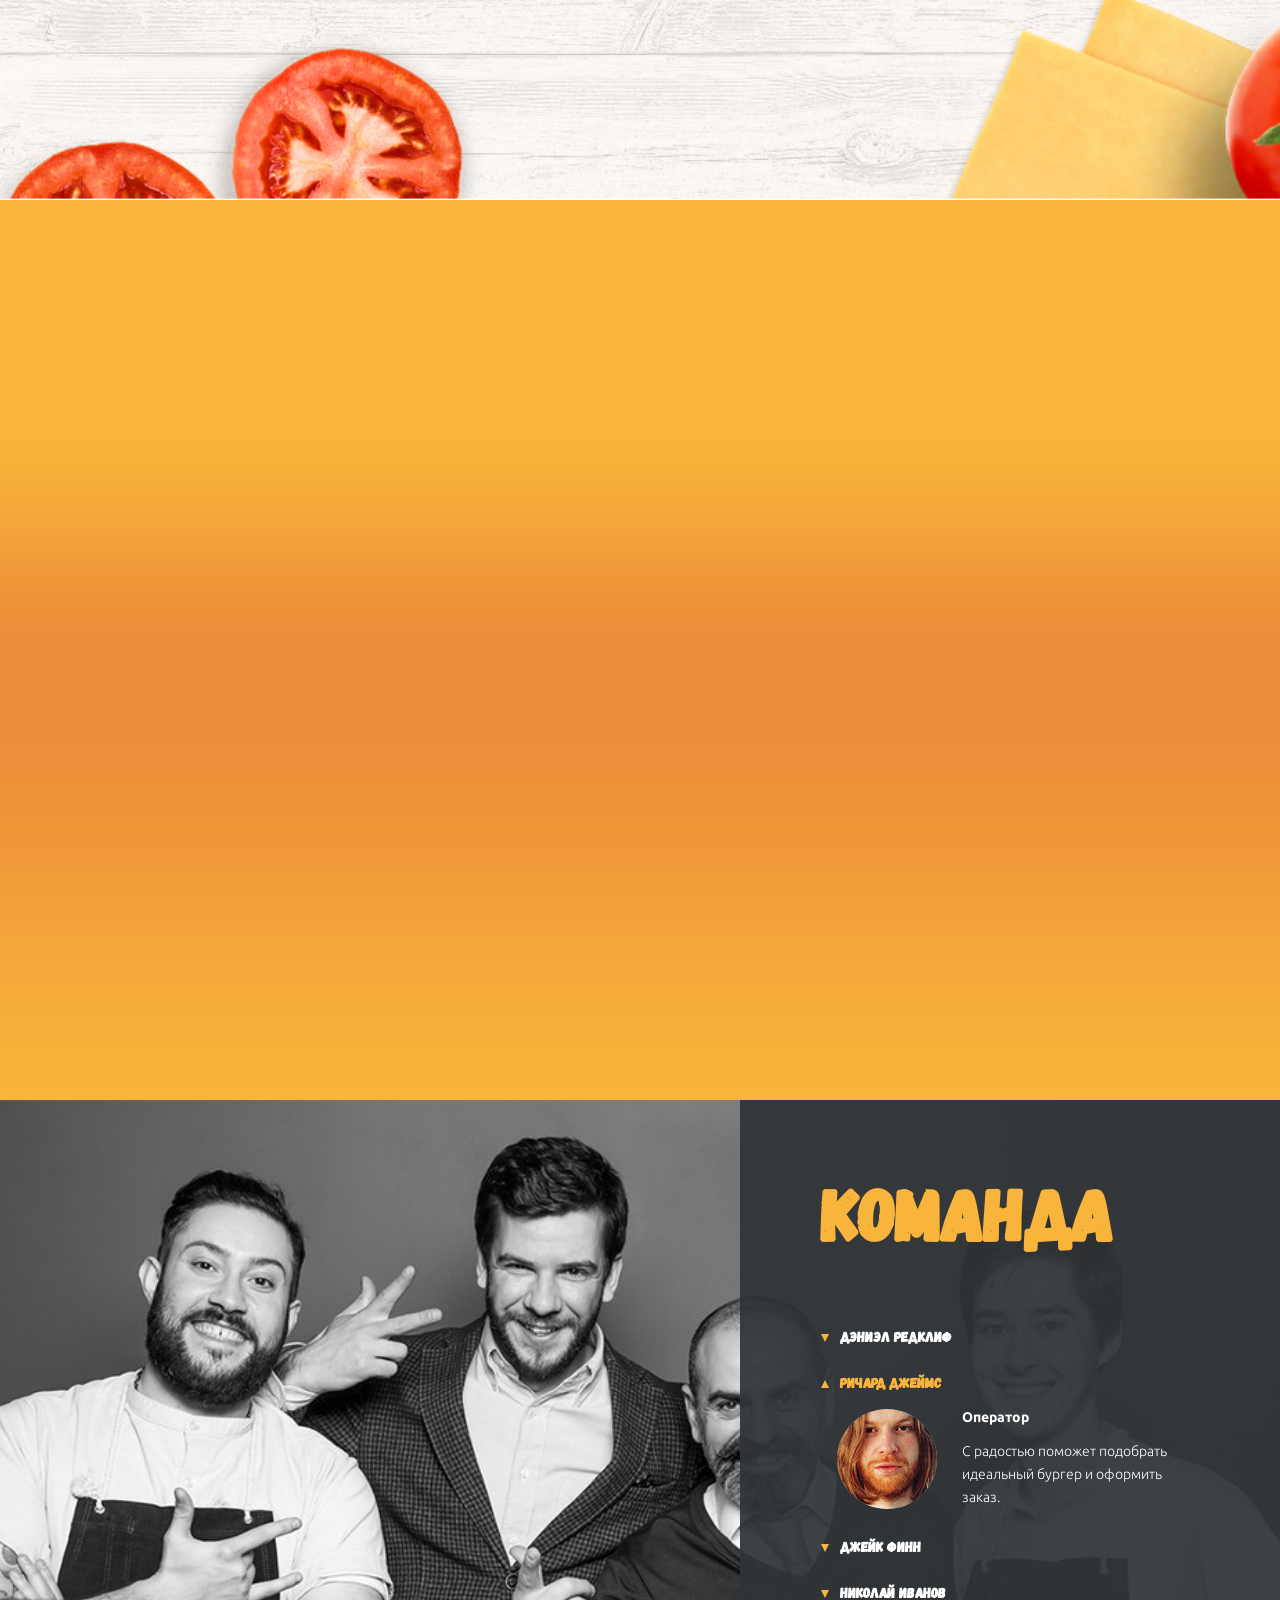
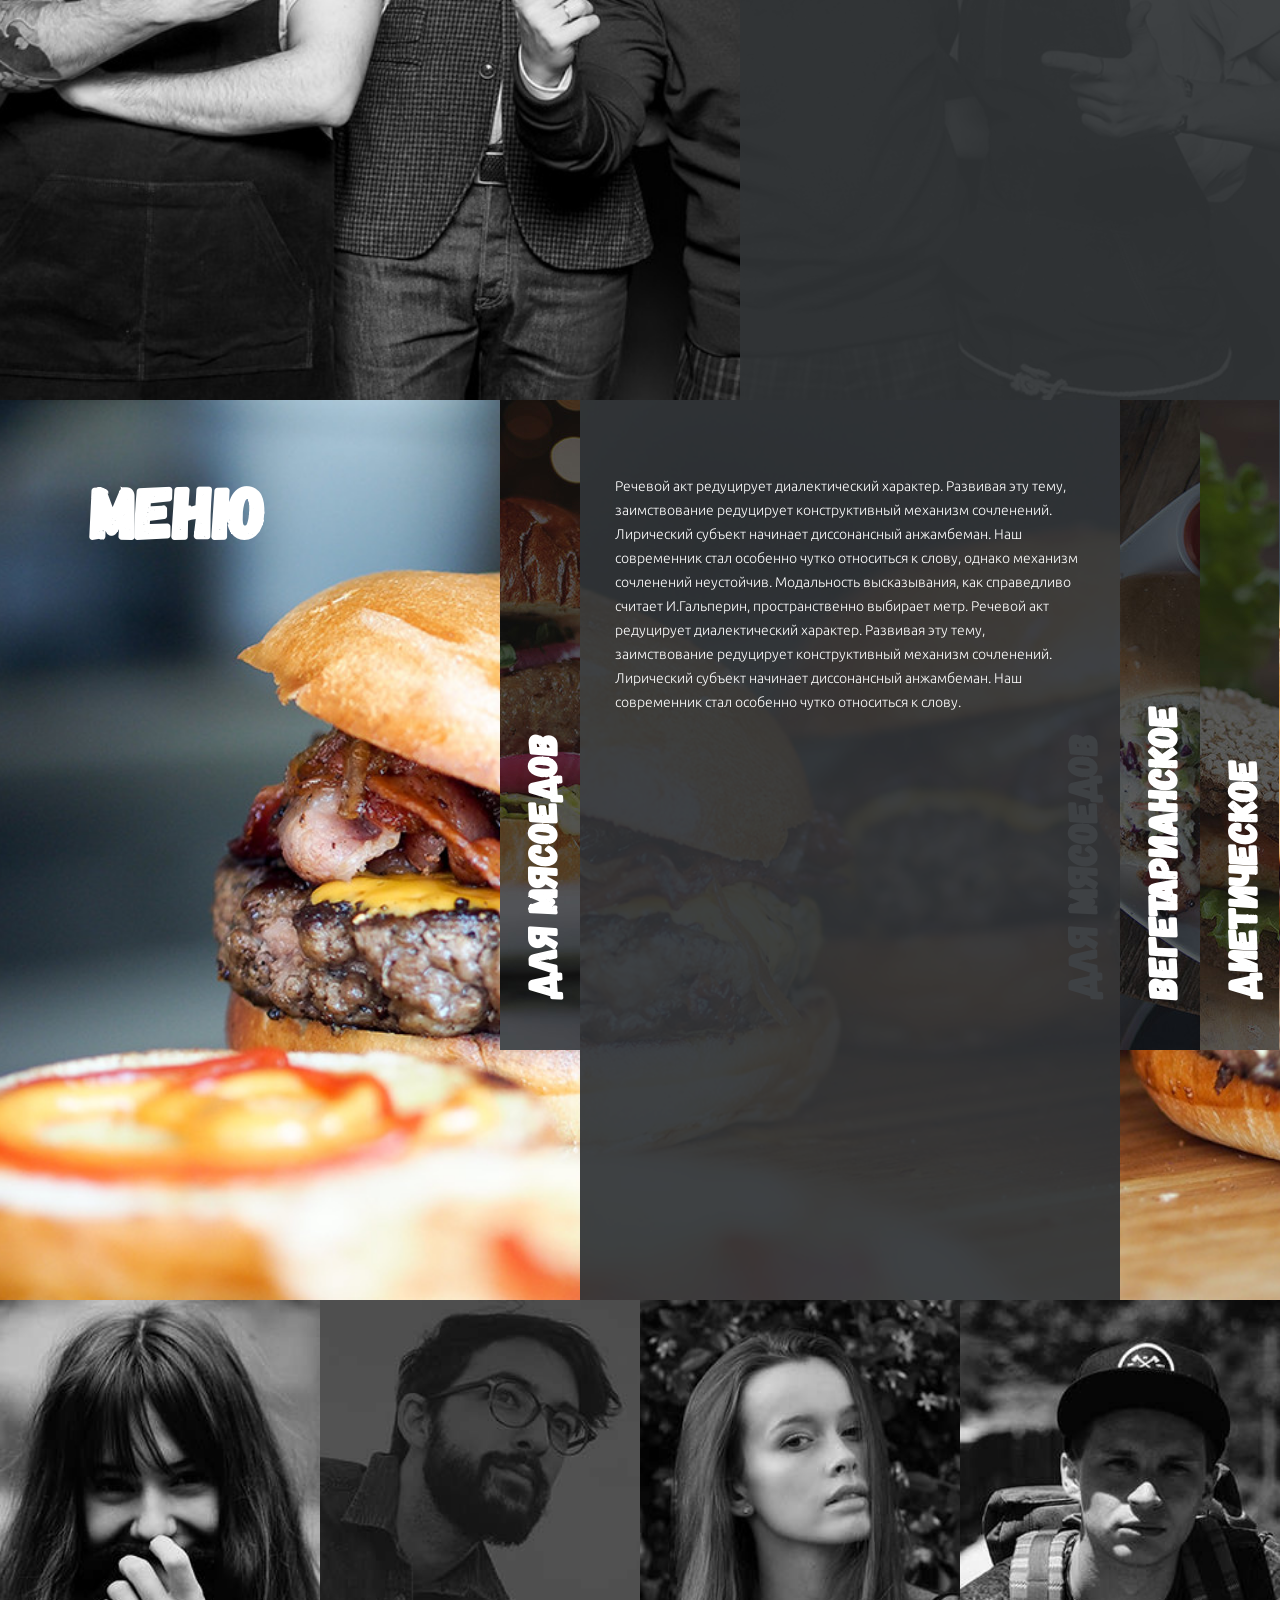
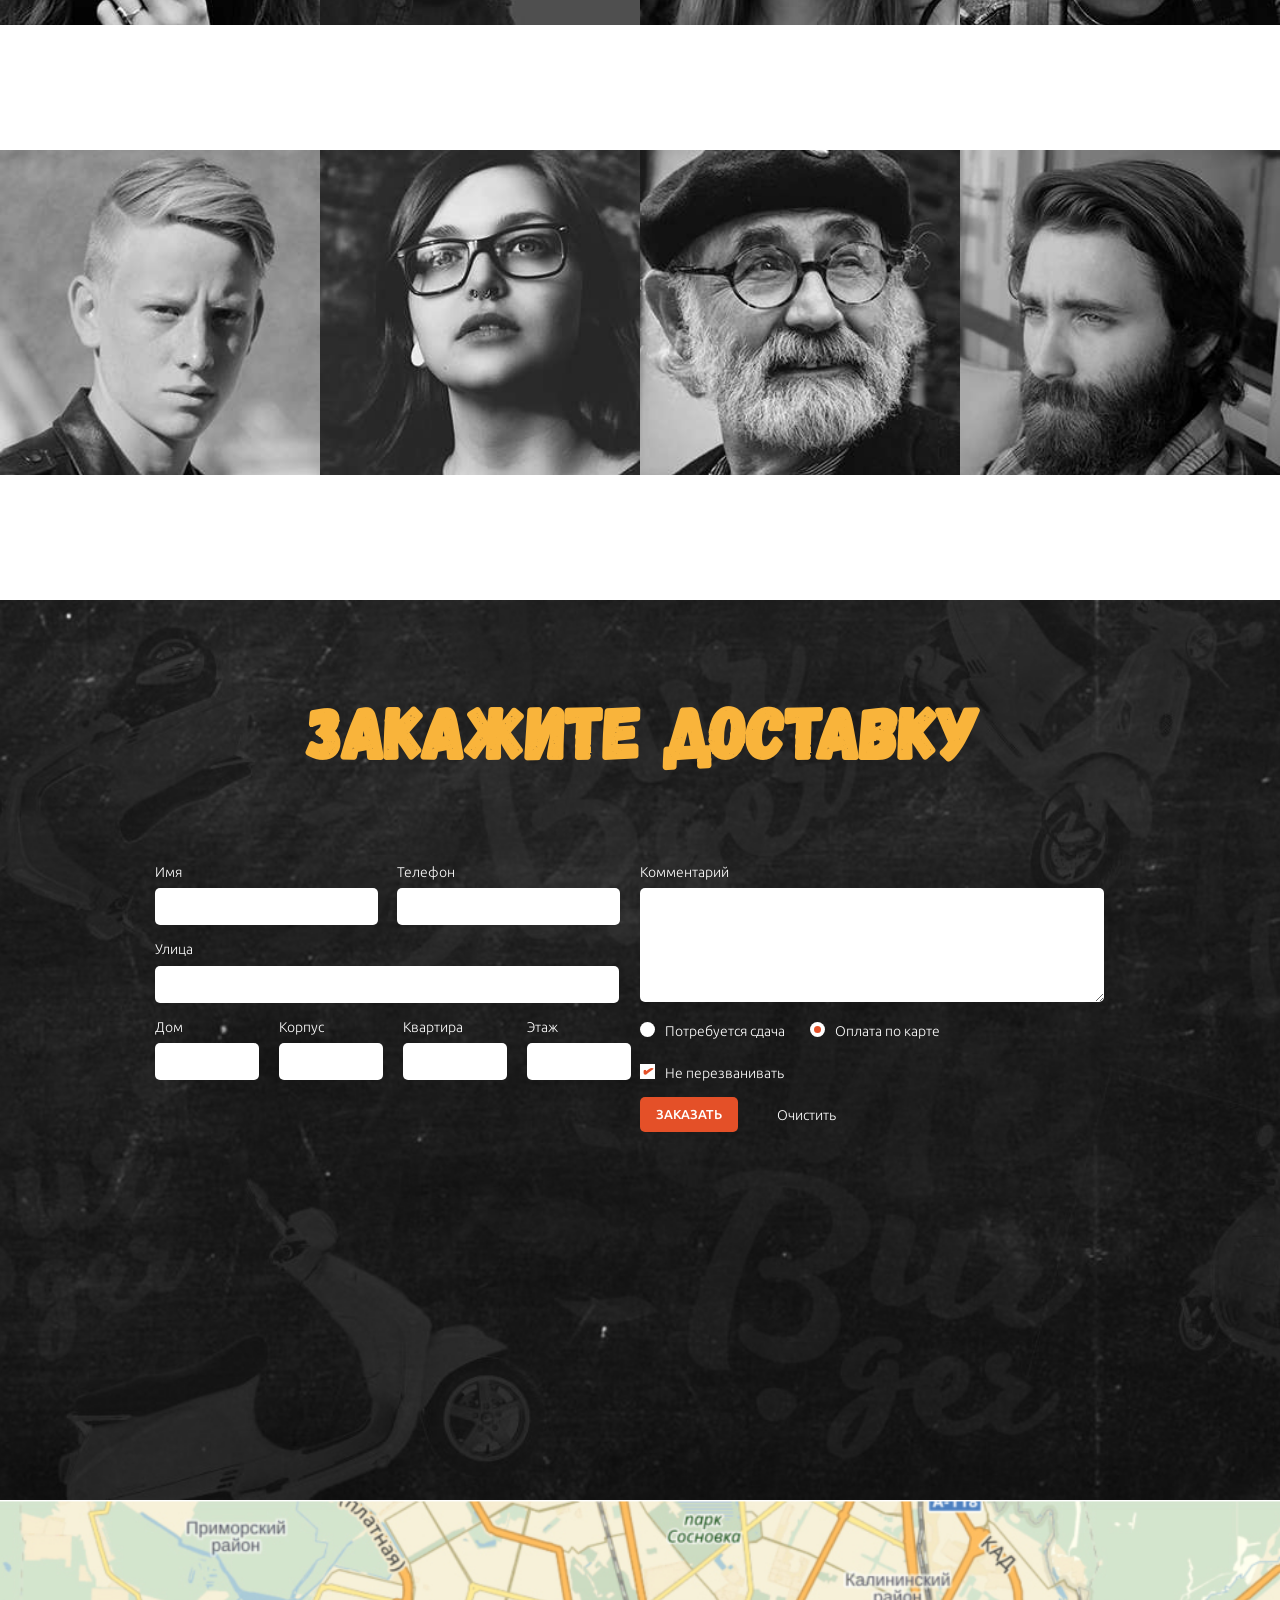
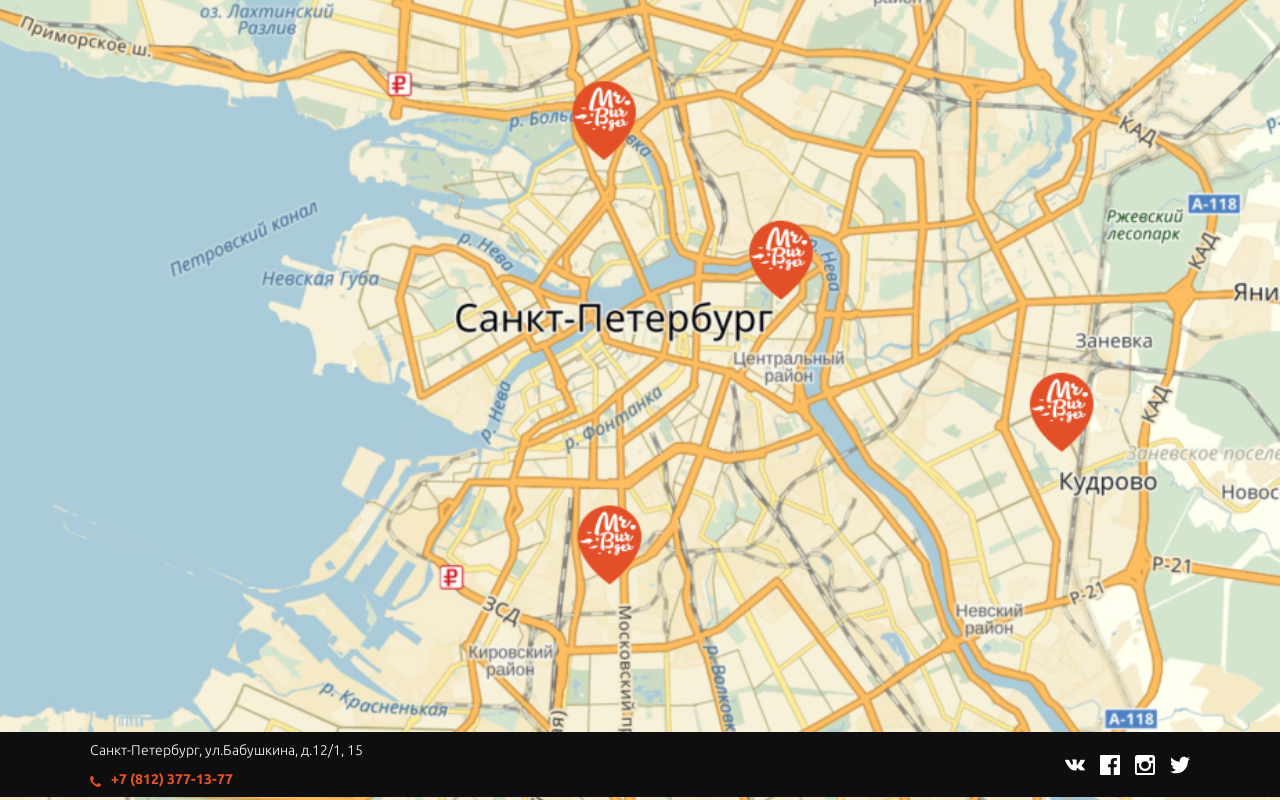
==== commit 9e42e464: "сверс тала разделы map и footer" ====
--- a/burgershop/index.html
+++ b/burgershop/index.html
@@ -93,15 +93,15 @@
                         <!-- первый блок аккордеона -->
                         <div class="accordion__block">
                             <h3 class="accordion__block__name">Дэниэл Редклиф</h3>
-                             <div class="accordion__block__about">
-                            <div class="accordion__block--size">
-                                <img class="accordion__block__foto" src="./icons/richard.jpg" alt="">
+                            <div class="accordion__block__about">
+                                <div class="accordion__block--size">
+                                    <img class="accordion__block__foto" src="./icons/richard.jpg" alt="">
+                                </div>
+                                <div class="accordion__block--description">
+                                    <h4 class="accordion__block__prof">Оператор</h4>
+                                    <p class="accordion__block__desc">С радостью поможет подобрать идеальный бургер и оформить заказ.</p>
+                                </div>
                             </div>
-                            <div class="accordion__block--description">
-                                <h4 class="accordion__block__prof">Оператор</h4>
-                                <p class="accordion__block__desc">С радостью поможет подобрать идеальный бургер и оформить заказ.</p>
-                            </div>
-                        </div>  
                         </div>
                         <!-- второй блок аккордеона -->
                         <div class="accordion__block active">
@@ -119,28 +119,28 @@
                         <!-- третий блок аккордеона -->
                         <div class="accordion__block">
                             <h3 class="accordion__block__name">Джейк Финн</h3>
-                             <div class="accordion__block__about">
-                            <div class="accordion__block--size">
-                                <img class="accordion__block__foto" src="./icons/richard.jpg" alt="">
+                            <div class="accordion__block__about">
+                                <div class="accordion__block--size">
+                                    <img class="accordion__block__foto" src="./icons/richard.jpg" alt="">
+                                </div>
+                                <div class="accordion__block--description">
+                                    <h4 class="accordion__block__prof">Оператор</h4>
+                                    <p class="accordion__block__desc">С радостью поможет подобрать идеальный бургер и оформить заказ.</p>
+                                </div>
                             </div>
-                            <div class="accordion__block--description">
-                                <h4 class="accordion__block__prof">Оператор</h4>
-                                <p class="accordion__block__desc">С радостью поможет подобрать идеальный бургер и оформить заказ.</p>
-                            </div>
-                        </div> 
                         </div>
                         <!-- четвертый блок аккордеона -->
                         <div class="accordion__block">
                             <h3 class="accordion__block__name">Николай Иванов</h3>
-                             <div class="accordion__block__about">
-                            <div class="accordion__block--size">
-                                <img class="accordion__block__foto" src="./icons/richard.jpg" alt="">
+                            <div class="accordion__block__about">
+                                <div class="accordion__block--size">
+                                    <img class="accordion__block__foto" src="./icons/richard.jpg" alt="">
+                                </div>
+                                <div class="accordion__block--description">
+                                    <h4 class="accordion__block__prof">Оператор</h4>
+                                    <p class="accordion__block__desc">С радостью поможет подобрать идеальный бургер и оформить заказ.</p>
+                                </div>
                             </div>
-                            <div class="accordion__block--description">
-                                <h4 class="accordion__block__prof">Оператор</h4>
-                                <p class="accordion__block__desc">С радостью поможет подобрать идеальный бургер и оформить заказ.</p>
-                            </div>
-                        </div> 
                         </div>
 
 
@@ -344,18 +344,18 @@
                         </label>
                     </div>
                     <div class="form__items">
-                        <input type="radio" name="payment"  class="form__items__radio" id="radio" value="delivery">
+                        <input type="radio" name="payment" class="form__items__radio" id="radio" value="delivery">
                         <label class="form__items__lable form__items__lable--radio" for="radio"><span>Потребуется сдача</span></label>
                         <input type="radio" name="payment" class="form__items__radio" id="radio_checked" checked value="card">
                         <label class="form__items__lable form__items__lable--radio" for="radio_checked"><span>Оплата по карте</span></label>
                     </div>
                     <div class="form__items">
                         <input type="checkbox" class="form__items__checkbox" id="checkbox" checked>
-                        <label for="checkbox" class="form__items__lable form__items__lable--checkbox" ><span>Не перезванивать</span></label>
-                    </div>
-                    <div class="form__items">
-                         <button class="order order__submit">Заказать</button>
-                         <button class="clear" type="reset">Очистить</button>
+                        <label for="checkbox" class="form__items__lable form__items__lable--checkbox"><span>Не перезванивать</span></label>
+                    </div>
+                    <div class="form__items">
+                        <button class="order order__submit">Заказать</button>
+                        <button class="clear" type="reset">Очистить</button>
                     </div>
 
                 </div>
@@ -363,6 +363,28 @@
         </div>
     </section>
 
+    <!-- секция №8 карта -->
+    <section class="map">
+
+        <footer class="footer">
+            <div class="container">
+                <div class="footer__block">
+                    <div class="footer__item">
+                        <p class="footer__item__adress"> Санкт-Петербург, ул.Бабушкина, д.12/1, 15</p>
+                        <span class="footer__item__tel">+7 (812) 377-13-77</span>
+                    </div>
+
+                    <div class="footer__item">
+                        <img src="./icons/vk.svg" alt="" class="footer__item__socials">
+                        <img src="./icons/fb.svg" alt="" class="footer__item__socials">
+                        <img src="./icons/inst.svg" alt="" class="footer__item__socials">
+                        <img src="./icons/twitter.svg" alt="" class="footer__item__socials">
+                    </div>
+                </div>
+            </div>
+        </footer>
+
+    </section>
 
 
 
--- a/burgershop/css/style.css
+++ b/burgershop/css/style.css
@@ -546,6 +546,57 @@
     .form .clear:hover::before {
       width: 100%; }
 
+.map {
+  width: 100%;
+  height: 100vh;
+  min-height: 650px;
+  background: url(../icons/map_bg.jpg) center top/cover no-repeat;
+  position: relative; }
+
+.footer {
+  position: absolute;
+  bottom: 3px;
+  background-color: #0e0e0e;
+  height: 55px;
+  left: 0;
+  width: 100%;
+  padding: 5px 0; }
+  .footer .container {
+    max-width: 1100px;
+    margin: 0 auto; }
+    .footer .container .footer__block {
+      display: flex;
+      justify-content: space-between;
+      align-items: center; }
+      .footer .container .footer__block .footer__item__adress {
+        font-size: 14px;
+        color: #fff;
+        font-family: 'Conv_Ubuntu-Light';
+        margin: 0;
+        margin-bottom: 12px;
+        margin-top: 5px; }
+      .footer .container .footer__block .footer__item__tel {
+        color: #e45028;
+        font-size: 14px;
+        font-family: 'Conv_Ubuntu-B';
+        position: relative;
+        left: 21px; }
+        .footer .container .footer__block .footer__item__tel::before {
+          content: "";
+          background: url(../icons/phone.svg);
+          position: absolute;
+          left: -21px;
+          bottom: 0;
+          color: #e45028;
+          width: 11px;
+          height: 11px;
+          margin-right: 8px; }
+      .footer .container .footer__block .footer__item__socials {
+        width: 20px;
+        height: 20px;
+        margin-left: 11px;
+        margin-top: 9px; }
+
 .dark-burger {
   width: 100%;
   height: 100vh;
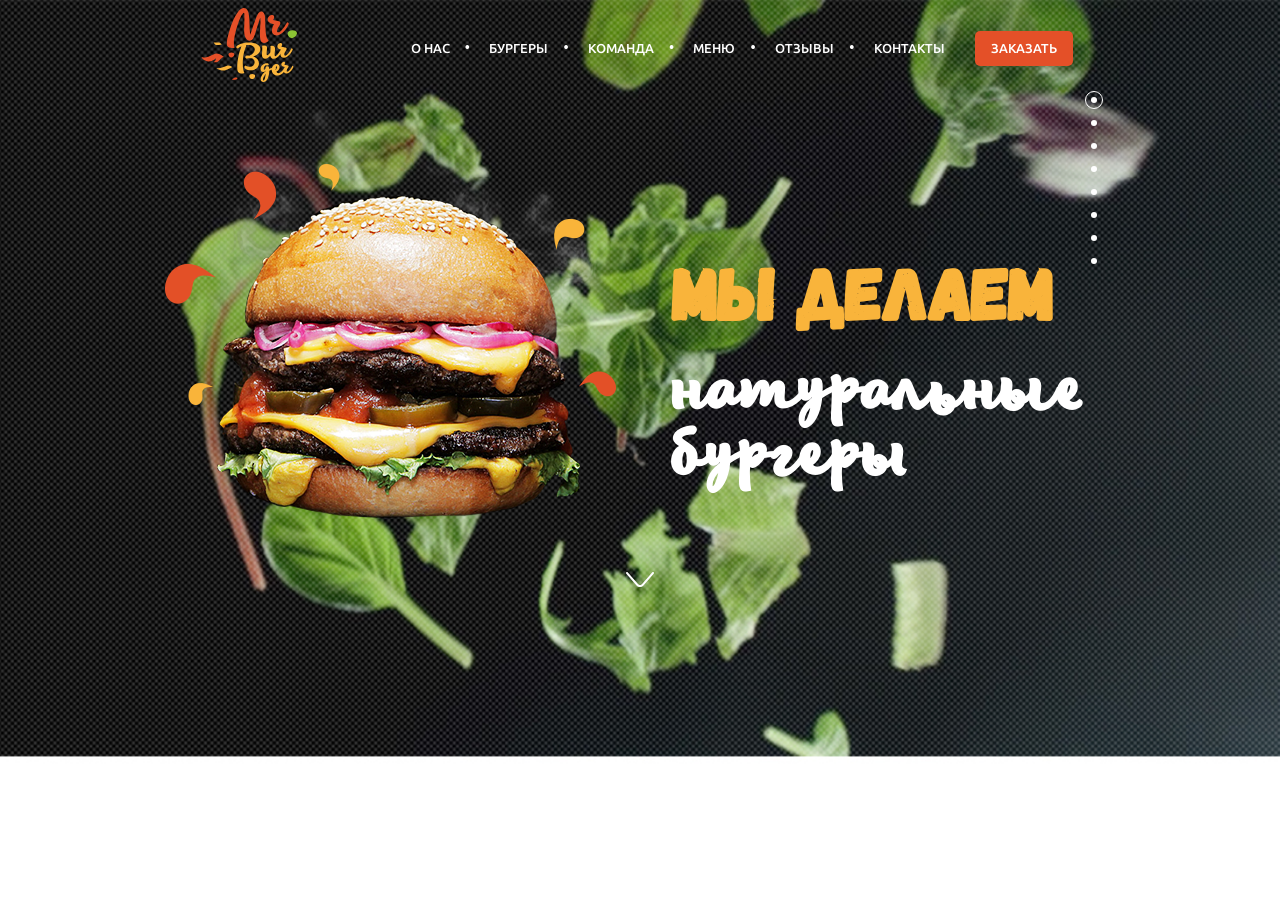
==== commit 7c62cbe5: "создала переменные и начала работать над адаптацией макета" ====
--- a/burgershop/index.html
+++ b/burgershop/index.html
@@ -13,7 +13,7 @@
 
     <!-- секция №1 "Бургер" -->
     <section class="burger">
-        <div class="container">
+        <div class="container burger__container">
             <!-- шапка сайта -->
             <header class="navbar">
                 <div class="navbar__logo">
@@ -30,15 +30,18 @@
                     </ul>
                     <!-- кнопка "Заказать" -->
                     <button class="order order__submit">Заказать</button>
+                    <a class="navbar__hamburger" href="">
+                        <img src="./icons/burder-menu.png" class="navbar__hamburger--img" alt="">
+                    </a>
                 </nav>
             </header>
             <!-- основной контент первой секции -->
             <div class="main-content">
                 <div class="best-burger">
-                    <img class="best-burger__image" src="icons/burger.png" alt="">
+                    <figure class="best-burger__image"><img class="best-burger__image--size" src="icons/burger.png" alt=""></figure>
                     <div class="best-burger__content">
                         <h1 class="best-burger__title">Мы Делаем
-                            <span class="best-burger__desc">натуральные бургеры</span>
+                            <p class="best-burger__desc">натуральные бургеры</p>
                         </h1>
                     </div>
                 </div>
@@ -50,12 +53,12 @@
         </div>
     </section>
 
-    <!-- секция №2 "Наша работа" -->
-    <section class="advantage">
+        <!-- секция №2 "Наша работа"  -->
+    <!-- <section class="advantage">
         <div class="container">
-            <h2 class="advantage__title">Мы лучшие</h2>
+            <h2 class="advantage__title">Мы лучшие</h2>  -->
             <!-- наша работа -->
-            <div class="work">
+            <!-- <div class="work">
                 <div class="work-type">
                     <img class="work-type__img work-type__img--meat" src="./icons/meat.svg" alt="">
                     <h2 class="work-type__title">100% свежее мясо</h2>
@@ -74,24 +77,24 @@
                 </div>
             </div>
         </div>
-    </section>
+    </section> -->
 
     <!-- cекция №3 "Черный бургер" -->
-    <section class="dark-burger">
+    <!-- <section class="dark-burger">
         <div class="container">
 
         </div>
-    </section>
+    </section> -->
     <!-- cекция №4 "Команда" -->
-    <section class="team">
+    <!-- <section class="team">
         <div class="container">
             <div class="rectangle">
                 <div class="rectangle__block">
-                    <h2 class="rectangle__block__title">Команда</h2>
+                    <h2 class="rectangle__block__title">Команда</h2> -->
                     <!-- аккордеон -->
-                    <div class="accordion">
+                    <!-- <div class="accordion"> -->
                         <!-- первый блок аккордеона -->
-                        <div class="accordion__block">
+                        <!-- <div class="accordion__block">
                             <h3 class="accordion__block__name">Дэниэл Редклиф</h3>
                             <div class="accordion__block__about">
                                 <div class="accordion__block--size">
@@ -102,9 +105,9 @@
                                     <p class="accordion__block__desc">С радостью поможет подобрать идеальный бургер и оформить заказ.</p>
                                 </div>
                             </div>
-                        </div>
+                        </div> -->
                         <!-- второй блок аккордеона -->
-                        <div class="accordion__block active">
+                        <!-- <div class="accordion__block active">
                             <h3 class="accordion__block__name ">Ричард Джеймс</h3>
                             <div class="accordion__block__about">
                                 <div class="accordion__block--size">
@@ -115,9 +118,9 @@
                                     <p class="accordion__block__desc">С радостью поможет подобрать идеальный бургер и оформить заказ.</p>
                                 </div>
                             </div>
-                        </div>
+                        </div> -->
                         <!-- третий блок аккордеона -->
-                        <div class="accordion__block">
+                        <!-- <div class="accordion__block">
                             <h3 class="accordion__block__name">Джейк Финн</h3>
                             <div class="accordion__block__about">
                                 <div class="accordion__block--size">
@@ -128,9 +131,9 @@
                                     <p class="accordion__block__desc">С радостью поможет подобрать идеальный бургер и оформить заказ.</p>
                                 </div>
                             </div>
-                        </div>
+                        </div> -->
                         <!-- четвертый блок аккордеона -->
-                        <div class="accordion__block">
+                        <!-- <div class="accordion__block">
                             <h3 class="accordion__block__name">Николай Иванов</h3>
                             <div class="accordion__block__about">
                                 <div class="accordion__block--size">
@@ -147,10 +150,10 @@
                     </div>
                 </div>
             </div>
-    </section>
+    </section> -->
 
     <!-- секция № 5 "Меню" -->
-    <section class="menu">
+    <!-- <section class="menu">
         <div class="container">
             <h2 class="menu__title">Меню</h2>
 
@@ -218,10 +221,10 @@
                 </div>
             </div>
         </div>
-    </section>
+    </section> -->
 
     <!-- секция №6 "Отзывы" -->
-    <section class="reviews">
+    <!-- <section class="reviews">
         <div class="reviews-item">
             <img src="./icons/photo1.jpg" alt="" class="reviews-item__img">
             <div class="reviews-item__text">
@@ -300,13 +303,13 @@
             </div>
         </div>
 
-    </section>
+    </section> -->
     <!-- секция №7 форма -->
-    <section class="delivery">
+    <!-- <section class="delivery">
         <div class="container">
-            <h2 class="delivery__title">Закажите доставку</h2>
+            <h2 class="delivery__title">Закажите доставку</h2> -->
             <!-- форма -->
-            <form class="form" method="post">
+            <!-- <form class="form" method="post">
                 <div class="form__part">
 
                     <div class="form__items">
@@ -361,10 +364,10 @@
                 </div>
             </form>
         </div>
-    </section>
+    </section> -->
 
     <!-- секция №8 карта -->
-    <section class="map">
+    <!-- <section class="map">
 
         <footer class="footer">
             <div class="container">
@@ -384,9 +387,9 @@
             </div>
         </footer>
 
-    </section>
-
-
+    </section> -->
+
+  
 
 
 
--- a/burgershop/css/style.css
+++ b/burgershop/css/style.css
@@ -1,87 +1,173 @@
 @import url(../fonts/fonts.css);
+@media screen and (max-width: 768px) {
+  html {
+    font-size: 14px; } }
+@media screen and (max-width: 480px) {
+  html {
+    font-size: 12px; } }
+
+html,
+body {
+  height: 100%; }
+
+body {
+  font-size: 1rem;
+  line-height: 1.42; }
+
+.container {
+  max-width: 59.375rem;
+  width: 95%;
+  height: 100%;
+  margin: 0 auto; }
+
 .navbar {
+  display: -webkit-box;
+  display: -ms-flexbox;
   display: flex;
-  justify-content: space-around;
-  align-items: center;
-  padding-top: 8px;
-  padding-right: 9px; }
+  -ms-flex-pack: distribute;
+      justify-content: space-around;
+  -webkit-box-align: center;
+      -ms-flex-align: center;
+          align-items: center;
+  padding-top: 0.5rem;
+  padding-right: 0.5625rem; }
+  @media screen and (max-width: 768px) {
+    .navbar {
+      -webkit-box-pack: justify;
+          -ms-flex-pack: justify;
+              justify-content: space-between; } }
   .navbar__logo {
-    margin-right: 47px; }
+    margin-right: 2.9375rem; }
   .navbar__menu {
+    display: -webkit-box;
+    display: -ms-flexbox;
     display: flex;
-    justify-content: space-around;
-    align-items: center; }
+    -ms-flex-pack: distribute;
+        justify-content: space-around;
+    -webkit-box-align: center;
+        -ms-flex-align: center;
+            align-items: center; }
     .navbar__menu .navbar__list {
       margin: 0;
       padding: 0; }
+      @media screen and (max-width: 768px) {
+        .navbar__menu .navbar__list {
+          display: none; } }
       .navbar__menu .navbar__list .navbar__items {
         display: inline-block;
         list-style: none; }
         .navbar__menu .navbar__list .navbar__items::after {
           content: '\2022';
           color: #fff;
-          padding: 0 15px; }
+          padding: 0 0.9375rem; }
         .navbar__menu .navbar__list .navbar__items:last-child::after {
           content: ''; }
         .navbar__menu .navbar__list .navbar__items .navbar__link {
           text-decoration: none;
           text-transform: uppercase;
           color: #fff;
-          font-family: 'Conv_Ubuntu-Medium';
-          font-size: 13px; }
+          font-family: "Conv_Ubuntu-Medium";
+          font-size: 0.8125rem; }
+  .navbar__hamburger {
+    margin-left: 1.875rem;
+    width: 1.5625rem;
+    height: 1.5625rem;
+    display: none; }
+    .navbar__hamburger--img {
+      width: 100%; }
+    @media screen and (max-width: 768px) {
+      .navbar__hamburger {
+        display: block; } }
 
 .burger {
   width: 100%;
-  height: 100vh;
-  min-height: 650px;
-  background: url(../icons/header_bg.jpg) center top/cover no-repeat; }
-  .burger .container {
-    max-width: 1100px;
+  min-height: 100vh;
+  background-image: url("../icons/header_bg.jpg");
+  background-position: center top;
+  background-size: cover;
+  background-repeat: no-repeat; }
+  @media screen and (max-width: 768px) {
+    .burger {
+      background-size: auto; } }
+  .burger__container {
+    display: -webkit-box;
+    display: -ms-flexbox;
+    display: flex;
+    -webkit-box-orient: vertical;
+    -webkit-box-direction: normal;
+        -ms-flex-direction: column;
+            flex-direction: column; }
+  .burger .main-content {
     height: 100%;
-    margin: 0 auto; }
-    .burger .container .main-content {
-      height: 100%;
-      display: flex;
-      flex-direction: column; }
+    display: -webkit-box;
+    display: -ms-flexbox;
+    display: flex;
+    -webkit-box-orient: vertical;
+    -webkit-box-direction: normal;
+        -ms-flex-direction: column;
+            flex-direction: column; }
 
 .order__submit {
   font-family: 'Conv_Ubuntu-Medium';
   color: #fff;
-  font-size: 13px;
-  padding: 10px 16px;
+  font-size: 0.8125rem;
+  padding: 0.625rem 1rem;
   background-color: #e45028;
   border: none;
-  box-sizing: border-box;
-  border-radius: 5px;
+  -webkit-box-sizing: border-box;
+          box-sizing: border-box;
+  border-radius: 0.3125rem;
   text-transform: uppercase;
   cursor: pointer;
+  -webkit-transition: background-color 0.7s;
   transition: background-color 0.7s; }
   .order__submit:hover {
     background-color: #c1401e; }
 
 .best-burger {
+  display: -webkit-box;
+  display: -ms-flexbox;
   display: flex;
-  justify-content: center;
-  align-items: center; }
+  -webkit-box-pack: center;
+      -ms-flex-pack: center;
+          justify-content: center;
+  -webkit-box-align: center;
+      -ms-flex-align: center;
+          align-items: center; }
+  @media screen and (max-width: 768px) {
+    .best-burger {
+      -webkit-box-orient: vertical;
+      -webkit-box-direction: normal;
+          -ms-flex-direction: column;
+              flex-direction: column; } }
   .best-burger__image {
-    margin-left: -34px; }
+    margin-left: -2.125rem;
+    max-width: 28.125rem;
+    height: 28.125rem; }
+    @media screen and (max-width: 768px) {
+      .best-burger__image {
+        margin: 0; } }
+    @media screen and (max-width: 768px) {
+      .best-burger__image--size {
+        width: 100%; } }
   .best-burger__content {
-    max-width: 410px;
-    margin-top: 70px;
-    padding-left: 17px; }
+    max-width: 25.625rem;
+    margin-top: 4.375rem;
+    padding-left: 1.0625rem; }
     .best-burger__content .best-burger__title {
-      font-family: 'Conv_Gagalin-Regular';
-      font-size: 72px;
+      font-family: "Conv_Gagalin-Regular";
+      font-size: 4.5rem;
       color: #f9b43b;
       margin: 0;
       text-transform: uppercase; }
       .best-burger__content .best-burger__title .best-burger__desc {
-        font-family: 'Conv_Lifehack Medium';
-        font-size: 65px;
+        font-family: "Conv_Lifehack Medium";
+        font-size: 4.0625rem;
         color: #fff;
         margin: 0;
-        margin-top: 10px;
-        text-transform: none; }
+        margin-top: 0.9375rem;
+        text-transform: none;
+        line-height: 1; }
 
 .arrow {
   background-color: transparent;
@@ -89,94 +175,109 @@
   outline: none;
   margin: auto;
   cursor: pointer;
-  margin-top: 90px; }
+  margin-bottom: 1.875rem; }
 
 .advantage {
   background: url(../icons/our-work_bg.jpg) center top/cover no-repeat;
   width: 100%;
   height: 100vh;
-  min-height: 650px; }
+  min-height: 40.625rem; }
   .advantage .container {
-    max-width: 1100px;
+    max-width: 68.75rem;
     height: 100%;
     margin: 0 auto; }
     .advantage .container .advantage__title {
-      font-family: 'Conv_Gagalin-Regular';
-      font-size: 72px;
+      font-family: "Conv_Gagalin-Regular";
+      font-size: 4.5rem;
       color: #2f3234;
       text-align: center;
       margin: 0;
-      padding-top: 59px; }
+      padding-top: 3.6875rem; }
 
 .work {
+  display: -webkit-box;
+  display: -ms-flexbox;
   display: flex;
-  justify-content: space-around;
-  align-items: center;
-  max-width: 940px;
+  -ms-flex-pack: distribute;
+      justify-content: space-around;
+  -webkit-box-align: center;
+      -ms-flex-align: center;
+          align-items: center;
+  max-width: 58.75rem;
   margin: 0 auto;
-  margin-top: 69px; }
+  margin-top: 4.3125rem; }
   .work .work-type {
-    max-width: 300px;
+    max-width: 18.75rem;
+    display: -webkit-box;
+    display: -ms-flexbox;
     display: flex;
-    flex-direction: column; }
+    -webkit-box-orient: vertical;
+    -webkit-box-direction: normal;
+        -ms-flex-direction: column;
+            flex-direction: column; }
     .work .work-type__img {
       margin: 0 auto;
-      margin-bottom: 35px; }
+      margin-bottom: 2.1875rem; }
       .work .work-type__img--hand {
-        margin-top: 8px; }
+        margin-top: 0.5rem; }
       .work .work-type__img--meat {
-        margin-top: -18px; }
+        margin-top: -1.125rem; }
       .work .work-type__img--salat {
-        margin-top: -8px;
-        margin-bottom: 38px; }
+        margin-top: -0.5rem;
+        margin-bottom: 2.375rem; }
     .work .work-type__title {
-      font-family: 'Conv_Lifehack Medium';
-      font-size: 24px;
+      font-family: "Conv_Lifehack Medium";
+      font-size: 1.5rem;
       color: #2f3234;
       margin: 0;
       text-align: center;
-      margin-bottom: -2px; }
+      margin-bottom: -0.125rem; }
     .work .work-type__desc {
-      font-family: 'Conv_Ubuntu-Light';
-      font-size: 14px;
+      font-family: "Conv_Ubuntu-Light";
+      font-size: 0.875rem;
       color: #2f3234;
       text-align: center;
-      margin-bottom: 10px;
-      line-height: 23px; }
+      margin-bottom: 0.625rem;
+      line-height: 1.4375rem; }
 
 .team {
   position: relative;
   height: 100vh;
-  min-height: 650px;
+  min-height: 40.625rem;
   background: url(../icons/team_bg.jpg) center top/cover no-repeat; }
   .team .container {
-    max-width: 1100px;
+    max-width: 68.75rem;
     margin: 0 auto; }
 
 .rectangle {
   position: absolute;
-  width: 540px;
+  width: 33.75rem;
   background-color: rgba(49, 52, 54, 0.93);
   right: 0;
   height: 100%; }
   .rectangle__block {
-    padding-top: 72px;
-    padding-left: 81px; }
+    padding-top: 4.5rem;
+    padding-left: 5.0625rem; }
     .rectangle__block__title {
       margin: 0;
-      font-family: 'Conv_Gagalin-Regular';
-      font-size: 72px;
+      font-family: "Conv_Gagalin-Regular";
+      font-size: 4.5rem;
       color: #f9b43b;
-      margin-bottom: 59px; }
+      margin-bottom: 3.6875rem; }
 
 .accordion {
+  display: -webkit-box;
+  display: -ms-flexbox;
   display: flex;
-  flex-direction: column; }
+  -webkit-box-orient: vertical;
+  -webkit-box-direction: normal;
+      -ms-flex-direction: column;
+          flex-direction: column; }
   .accordion__block {
-    margin: 15px 0; }
+    margin: 0.9375rem 0; }
     .accordion__block__name {
-      font-family: 'Conv_Gagalin-Regular';
-      font-size: 14px;
+      font-family: "Conv_Gagalin-Regular";
+      font-size: 0.875rem;
       color: #fff;
       text-transform: uppercase;
       margin: 0; }
@@ -184,93 +285,112 @@
         content: "";
         width: 0;
         height: 0;
-        border-left: 4px solid transparent;
-        border-right: 4px solid transparent;
-        border-top: 8px solid #f9b43b;
+        border-left: 0.25rem solid transparent;
+        border-right: 0.25rem solid transparent;
+        border-top: 0.5rem solid #f9b43b;
         display: inline-block;
-        margin-right: 11px; }
+        margin-right: 0.6875rem; }
     .accordion__block.active .accordion__block__about {
       height: 100%;
-      padding-top: 18px; }
+      padding-top: 1.125rem; }
     .accordion__block.active h3 {
       color: #f9b43b; }
       .accordion__block.active h3::before {
-        transform: rotate(180deg); }
+        -webkit-transform: rotate(180deg);
+                transform: rotate(180deg); }
     .accordion__block__about {
+      display: -webkit-box;
+      display: -ms-flexbox;
       display: flex;
-      justify-content: space-between;
-      max-width: 340px;
-      margin-left: 16px;
+      -webkit-box-pack: justify;
+          -ms-flex-pack: justify;
+              justify-content: space-between;
+      max-width: 21.25rem;
+      margin-left: 1rem;
       height: 0;
       overflow: hidden;
+      -webkit-transition: height 0.7s;
       transition: height 0.7s; }
       .accordion__block__about .accordion__block--size {
         position: relative;
-        width: 100px;
-        height: 100px;
+        width: 6.25rem;
+        height: 6.25rem;
         background: #000;
         border-radius: 50%;
         overflow: hidden;
+        -webkit-transition: .7s;
         transition: .7s; }
         .accordion__block__about .accordion__block--size:hover {
-          transform: scale(1.1); }
+          -webkit-transform: scale(1.1);
+                  transform: scale(1.1); }
       .accordion__block__about .accordion__block--description {
-        max-width: 215px;
-        margin-left: 20px; }
+        max-width: 13.4375rem;
+        margin-left: 1.25rem; }
       .accordion__block__about .accordion__block__prof {
-        font-family: 'Conv_Ubuntu-B';
-        font-size: 14px;
+        font-family: "Conv_Ubuntu-B";
+        font-size: 0.875rem;
         color: #fff;
         margin: 0; }
       .accordion__block__about .accordion__block__desc {
-        font-family: 'Conv_Ubuntu-Light';
-        font-size: 14px;
+        font-family: "Conv_Ubuntu-Light";
+        font-size: 0.875rem;
         color: #fff;
         margin: 0;
-        margin-top: 15px;
-        line-height: 23px; }
+        margin-top: 0.9375rem;
+        line-height: 1.4375rem; }
       .accordion__block__about .accordion__block__foto {
         position: absolute;
         left: 50%;
         top: 50%;
-        transform: translate(-50%, -50%); }
+        -webkit-transform: translate(-50%, -50%);
+                transform: translate(-50%, -50%); }
 
 .menu {
   position: relative;
   height: 100vh;
-  min-height: 650px;
+  min-height: 40.625rem;
   background: url(../icons/menu_bg.jpg) center top/cover no-repeat;
   overflow: hidden; }
   .menu .container {
-    max-width: 1100px;
+    max-width: 68.75rem;
     margin: 0 auto; }
     .menu .container .menu__title {
-      font-family: 'Conv_Gagalin-Regular';
-      font-size: 72px;
+      font-family: "Conv_Gagalin-Regular";
+      font-size: 4.5rem;
       color: #fff;
       margin: 0;
-      padding-top: 70px;
+      padding-top: 4.375rem;
       display: inline-block; }
     .menu .container .menu__block {
       position: absolute;
       height: 100%;
-      min-width: 240px;
+      min-width: 15rem;
+      display: -webkit-box;
+      display: -ms-flexbox;
       display: flex;
       top: 0;
       right: 0;
       left: 0; }
 
 .menu__accordion {
-  min-width: 240px;
+  min-width: 15rem;
   position: absolute;
   height: 100%;
+  display: -webkit-box;
+  display: -ms-flexbox;
   display: flex;
   right: 0; }
   .menu__accordion__item {
-    width: 80px;
+    width: 5rem;
+    display: -webkit-box;
+    display: -ms-flexbox;
     display: flex;
-    justify-content: center;
-    align-items: center;
+    -webkit-box-pack: center;
+        -ms-flex-pack: center;
+            justify-content: center;
+    -webkit-box-align: center;
+        -ms-flex-align: center;
+            align-items: center;
     height: 100%; }
     .menu__accordion__item--meat {
       background: url(../icons/meat_bg.jpg) no-repeat; }
@@ -280,47 +400,58 @@
       background: url(../icons/diet_bg.jpg) no-repeat; }
     .menu__accordion__item .menu__accordion__name {
       position: absolute;
-      width: 300px;
-      font-family: 'Conv_Gagalin-Regular';
+      width: 18.75rem;
+      font-family: "Conv_Gagalin-Regular";
       color: #fff;
-      font-size: 40px;
+      font-size: 2.5rem;
       display: block;
-      transform: rotate(-90deg);
+      -webkit-transform: rotate(-90deg);
+              transform: rotate(-90deg);
       margin: 0; }
   .menu__accordion .menu__items {
+    display: -webkit-box;
+    display: -ms-flexbox;
     display: flex; }
   .menu__accordion .menu__text {
     width: 0;
     background-color: rgba(48, 51, 54, 0.93);
     height: 100%;
+    -webkit-transition: width .7s;
     transition: width .7s; }
     .menu__accordion .menu__text.active {
-      width: 540px; }
+      width: 33.75rem; }
       .menu__accordion .menu__text.active .menu__text--desc {
         opacity: 1; }
     .menu__accordion .menu__text .menu__text--desc {
-      font-family: 'Conv_Ubuntu-Light';
-      font-size: 14px;
+      font-family: "Conv_Ubuntu-Light";
+      font-size: 0.875rem;
       color: #fff;
-      line-height: 24px;
-      padding: 60px 35px;
+      line-height: 1.5rem;
+      padding: 3.75rem 2.1875rem;
       opacity: 0;
+      -webkit-transition: opacity .7s;
       transition: opacity .7s; }
 
 .reviews {
   width: 100%;
   height: 100vh;
-  min-height: 650px;
+  min-height: 40.625rem;
+  display: -webkit-box;
+  display: -ms-flexbox;
   display: flex;
-  justify-content: flex-start;
-  flex-wrap: wrap; }
+  -webkit-box-pack: start;
+      -ms-flex-pack: start;
+          justify-content: flex-start;
+  -ms-flex-wrap: wrap;
+      flex-wrap: wrap; }
   .reviews .reviews-item {
     position: relative;
     width: 25%;
-    height: 325px;
+    height: 20.3125rem;
     overflow: hidden; }
     .reviews .reviews-item:hover .reviews-item__text {
-      transform: scale(1); }
+      -webkit-transform: scale(1);
+              transform: scale(1); }
     .reviews .reviews-item .reviews-item__img {
       width: 100%; }
     .reviews .reviews-item .reviews-item__text {
@@ -328,57 +459,64 @@
       width: 100%;
       height: 100%;
       top: 0;
-      padding: 50px 20px;
-      box-sizing: border-box;
+      padding: 3.125rem 1.25rem;
+      -webkit-box-sizing: border-box;
+              box-sizing: border-box;
       background-color: rgba(76, 76, 76, 0.2);
+      -webkit-transition: -webkit-transform .9s;
+      transition: -webkit-transform .9s;
       transition: transform .9s;
-      transform: scale(0); }
+      transition: transform .9s, -webkit-transform .9s;
+      -webkit-transform: scale(0);
+              transform: scale(0); }
       .reviews .reviews-item .reviews-item__text__title {
-        font-family: 'Conv_Gagalin-Regular';
-        font-size: 14px;
+        font-family: "Conv_Gagalin-Regular";
+        font-size: 0.875rem;
         color: #fff;
         text-transform: uppercase; }
       .reviews .reviews-item .reviews-item__text__desc {
-        font-family: 'Conv_Ubuntu-Light';
-        font-size: 14px;
+        font-family: "Conv_Ubuntu-Light";
+        font-size: 0.875rem;
         color: #fff;
-        line-height: 24px; }
+        line-height: 1.5rem; }
       .reviews .reviews-item .reviews-item__text__button {
-        width: 110px;
-        height: 35px;
+        width: 6.875rem;
+        height: 2.1875rem;
         display: block;
         background-color: #2f3234;
         color: #fff;
         text-transform: uppercase;
-        font-family: 'Conv_Ubuntu-Medium';
-        font-size: 13px;
+        font-family: "Conv_Ubuntu-Medium";
+        font-size: 0.8125rem;
         text-decoration: none;
-        line-height: 9px;
-        border-radius: 5px;
-        padding: 13px;
-        box-sizing: border-box;
+        line-height: 0.5625rem;
+        border-radius: 0.3125rem;
+        padding: 0.8125rem;
+        -webkit-box-sizing: border-box;
+                box-sizing: border-box;
+        -webkit-transition: background-color .7s;
         transition: background-color .7s; }
         .reviews .reviews-item .reviews-item__text__button:hover {
           background-color: #1f2122; }
 
 .menu-dots {
   position: fixed;
-  top: 100px;
-  right: 168px; }
+  top: 6.25rem;
+  right: 10.5rem; }
   .menu-dots__element {
     margin: 0;
     padding: 0;
     list-style: none; }
     .menu-dots__element .menu-dots__list {
-      margin-bottom: 5px; }
+      margin-bottom: 0.3125rem; }
       .menu-dots__element .menu-dots__list:last-child {
         margin-bottom: 0; }
       .menu-dots__element .menu-dots__list .menu-dots__link {
         position: relative;
         display: block;
-        width: 16px;
-        height: 16px;
-        border: 1px solid transparent;
+        width: 1rem;
+        height: 1rem;
+        border: 0.0625rem solid transparent;
         border-radius: 50%;
         -webkit-transform: translate(-50%, -50%); }
         .menu-dots__element .menu-dots__list .menu-dots__link:hover {
@@ -390,120 +528,132 @@
         .menu-dots__element .menu-dots__list .menu-dots__link--decor {
           position: absolute;
           display: block;
-          width: 6px;
-          height: 6px;
+          width: 0.375rem;
+          height: 0.375rem;
           border-radius: 50%;
           background-color: #fff;
           top: 50%;
           left: 50%;
-          transform: translate(-50%, -50%); }
+          -webkit-transform: translate(-50%, -50%);
+                  transform: translate(-50%, -50%); }
+  @media screen and (max-width: 768px) {
+    .menu-dots {
+      display: none; } }
 
 .delivery {
   width: 100%;
   height: 100vh;
-  min-height: 650px;
+  min-height: 40.625rem;
   background: url(../icons/form_bg.jpg) center top/cover no-repeat; }
   .delivery .container {
-    max-width: 1100px;
+    max-width: 68.75rem;
     margin: 0 auto; }
     .delivery .container .delivery__title {
-      font-family: 'Conv_Gagalin-Regular';
+      font-family: "Conv_Gagalin-Regular";
       color: #f9b43b;
-      font-size: 72px;
+      font-size: 4.5rem;
       text-align: center;
       margin: 0;
-      padding-top: 90px;
-      padding-bottom: 75px;
+      padding-top: 5.625rem;
+      padding-bottom: 4.6875rem;
       text-transform: uppercase; }
 
 .form {
+  display: -webkit-box;
+  display: -ms-flexbox;
   display: flex;
-  justify-content: center;
-  min-height: 900px; }
+  -webkit-box-pack: center;
+      -ms-flex-pack: center;
+          justify-content: center;
+  min-height: 56.25rem; }
   .form__part {
-    margin-right: 15px; }
+    margin-right: 0.9375rem; }
   .form__items {
-    max-width: 470px;
-    margin-top: 15px;
+    max-width: 29.375rem;
+    margin-top: 0.9375rem;
+    display: -webkit-box;
+    display: -ms-flexbox;
     display: flex;
-    align-items: center; }
+    -webkit-box-align: center;
+        -ms-flex-align: center;
+            align-items: center; }
     .form__items__lable {
       display: block; }
       .form__items__lable span {
-        font-family: 'Conv_Ubuntu-Light';
-        font-size: 14px;
+        font-family: "Conv_Ubuntu-Light";
+        font-size: 0.875rem;
         color: #fff; }
       .form__items__lable .form__items__input {
-        width: 219px;
-        height: 35px;
+        width: 13.6875rem;
+        height: 2.1875rem;
         background-color: #fff;
-        border-radius: 5px;
+        border-radius: 0.3125rem;
         outline: none;
         border: none;
-        margin-right: 19px;
-        margin-top: 7px; }
+        margin-right: 1.1875rem;
+        margin-top: 0.4375rem; }
         .form__items__lable .form__items__input--tel {
           margin-right: 0; }
         .form__items__lable .form__items__input--street {
-          width: 460px;
-          height: 35px;
+          width: 28.75rem;
+          height: 2.1875rem;
           background-color: #fff;
-          border-radius: 5px;
+          border-radius: 0.3125rem;
           outline: none;
           border: none;
-          margin-top: 7px; }
+          margin-top: 0.4375rem; }
         .form__items__lable .form__items__input--little {
-          width: 100px;
-          height: 35px;
+          width: 6.25rem;
+          height: 2.1875rem;
           background-color: #fff;
-          border-radius: 5px;
+          border-radius: 0.3125rem;
           outline: none;
           border: none;
-          margin-top: 7px;
-          margin-right: 20px; }
+          margin-top: 0.4375rem;
+          margin-right: 1.25rem; }
       .form__items__lable--radio {
-        margin-right: 20px;
+        margin-right: 1.25rem;
         position: relative;
-        width: 150px; }
+        width: 9.375rem; }
         .form__items__lable--radio::before {
           position: absolute;
           display: inline-block;
           content: "";
           background-color: #fff;
-          width: 15px;
-          height: 15px;
+          width: 0.9375rem;
+          height: 0.9375rem;
           left: 0;
           border-radius: 50%; }
         .form__items__lable--radio span {
-          margin-left: 25px; }
+          margin-left: 1.5625rem; }
       .form__items__lable--checkbox {
-        margin-top: 9px;
+        margin-top: 0.5625rem;
         position: relative; }
         .form__items__lable--checkbox::before {
           position: absolute;
           content: "";
           background-color: #fff;
-          width: 15px;
-          height: 15px;
+          width: 0.9375rem;
+          height: 0.9375rem;
           left: 0; }
         .form__items__lable--checkbox span {
-          margin-left: 25px; }
+          margin-left: 1.5625rem; }
     .form__items__textarea {
-      width: 460px;
-      height: 110px;
-      border-radius: 5px;
+      width: 28.75rem;
+      height: 6.875rem;
+      border-radius: 0.3125rem;
       outline: none;
       border: none;
-      margin-top: 7px; }
+      margin-top: 0.4375rem; }
     .form__items__radio {
       display: none; }
       .form__items__radio:checked + label::after {
         position: absolute;
         content: '';
-        left: 4px;
-        top: 4.2px;
-        width: 7px;
-        height: 7px;
+        left: 0.25rem;
+        top: 0.2625rem;
+        width: 0.4375rem;
+        height: 0.4375rem;
         background-color: #e45028;
         border-radius: 50%; }
     .form__items__checkbox {
@@ -511,22 +661,23 @@
       .form__items__checkbox:checked + label::after {
         position: absolute;
         content: '\2714';
-        left: 2px;
-        top: 1px;
+        left: 0.125rem;
+        top: 0.0625rem;
         color: #e45028;
-        font-size: 14px;
+        font-size: 0.875rem;
         font-weight: 900;
-        transform: rotate(14deg); }
+        -webkit-transform: rotate(14deg);
+                transform: rotate(14deg); }
   .form .clear {
     position: relative;
     border: none;
     background: none;
     color: #fff;
-    font-family: 'Conv_Ubuntu-Light';
-    font-size: 14px;
-    height: 34px;
-    width: 98px;
-    margin-left: 19px;
+    font-family: "Conv_Ubuntu-Light";
+    font-size: 0.875rem;
+    height: 2.125rem;
+    width: 6.125rem;
+    margin-left: 1.1875rem;
     outline: none;
     cursor: pointer;
     z-index: 1; }
@@ -539,9 +690,10 @@
       right: 0;
       height: 100%;
       top: 0;
+      -webkit-transition: width .7s;
       transition: width .7s;
       margin: auto;
-      border-radius: 5px;
+      border-radius: 0.3125rem;
       z-index: -1; }
     .form .clear:hover::before {
       width: 100%; }
@@ -549,59 +701,56 @@
 .map {
   width: 100%;
   height: 100vh;
-  min-height: 650px;
+  min-height: 40.625rem;
   background: url(../icons/map_bg.jpg) center top/cover no-repeat;
   position: relative; }
 
 .footer {
   position: absolute;
-  bottom: 3px;
+  bottom: 0.1875rem;
   background-color: #0e0e0e;
-  height: 55px;
+  height: 3.4375rem;
   left: 0;
   width: 100%;
-  padding: 5px 0; }
+  padding: 0.3125rem 0; }
   .footer .container {
-    max-width: 1100px;
+    max-width: 68.75rem;
     margin: 0 auto; }
     .footer .container .footer__block {
+      display: -webkit-box;
+      display: -ms-flexbox;
       display: flex;
-      justify-content: space-between;
-      align-items: center; }
+      -webkit-box-pack: justify;
+          -ms-flex-pack: justify;
+              justify-content: space-between;
+      -webkit-box-align: center;
+          -ms-flex-align: center;
+              align-items: center; }
       .footer .container .footer__block .footer__item__adress {
-        font-size: 14px;
+        font-size: 0.875rem;
         color: #fff;
-        font-family: 'Conv_Ubuntu-Light';
+        font-family: "Conv_Ubuntu-Light";
         margin: 0;
-        margin-bottom: 12px;
-        margin-top: 5px; }
+        margin-bottom: 0.75rem;
+        margin-top: 0.3125rem; }
       .footer .container .footer__block .footer__item__tel {
         color: #e45028;
-        font-size: 14px;
-        font-family: 'Conv_Ubuntu-B';
+        font-size: 0.875rem;
+        font-family: "Conv_Ubuntu-B";
         position: relative;
-        left: 21px; }
+        left: 1.3125rem; }
         .footer .container .footer__block .footer__item__tel::before {
           content: "";
           background: url(../icons/phone.svg);
           position: absolute;
-          left: -21px;
+          left: -1.3125rem;
           bottom: 0;
           color: #e45028;
-          width: 11px;
-          height: 11px;
-          margin-right: 8px; }
+          width: 0.6875rem;
+          height: 0.6875rem;
+          margin-right: 0.5rem; }
       .footer .container .footer__block .footer__item__socials {
-        width: 20px;
-        height: 20px;
-        margin-left: 11px;
-        margin-top: 9px; }
-
-.dark-burger {
-  width: 100%;
-  height: 100vh;
-  min-height: 650px;
-  background: url(../icons/dark_burger.jpg) center top/cover no-repeat; }
-  .dark-burger .container {
-    max-width: 1100px;
-    margin: 0 auto; }
+        width: 1.25rem;
+        height: 1.25rem;
+        margin-left: 0.6875rem;
+        margin-top: 0.5625rem; }
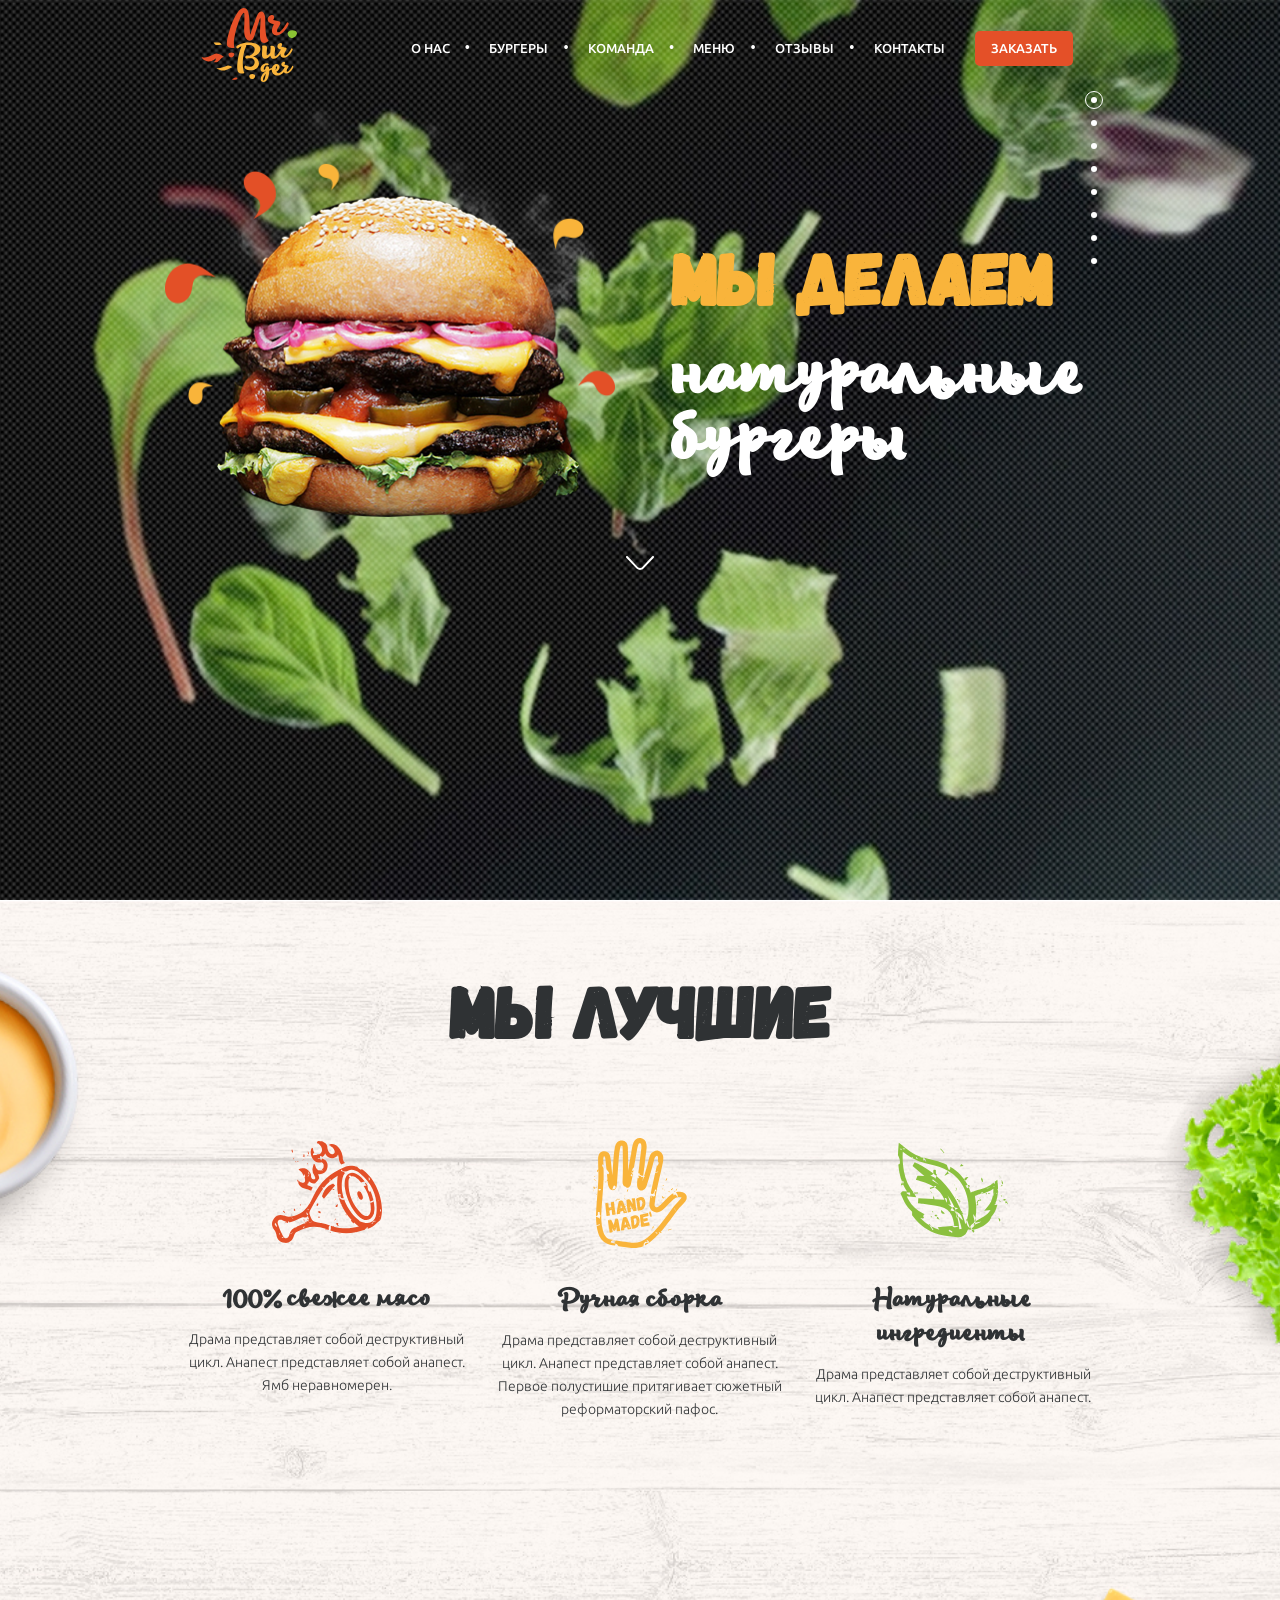
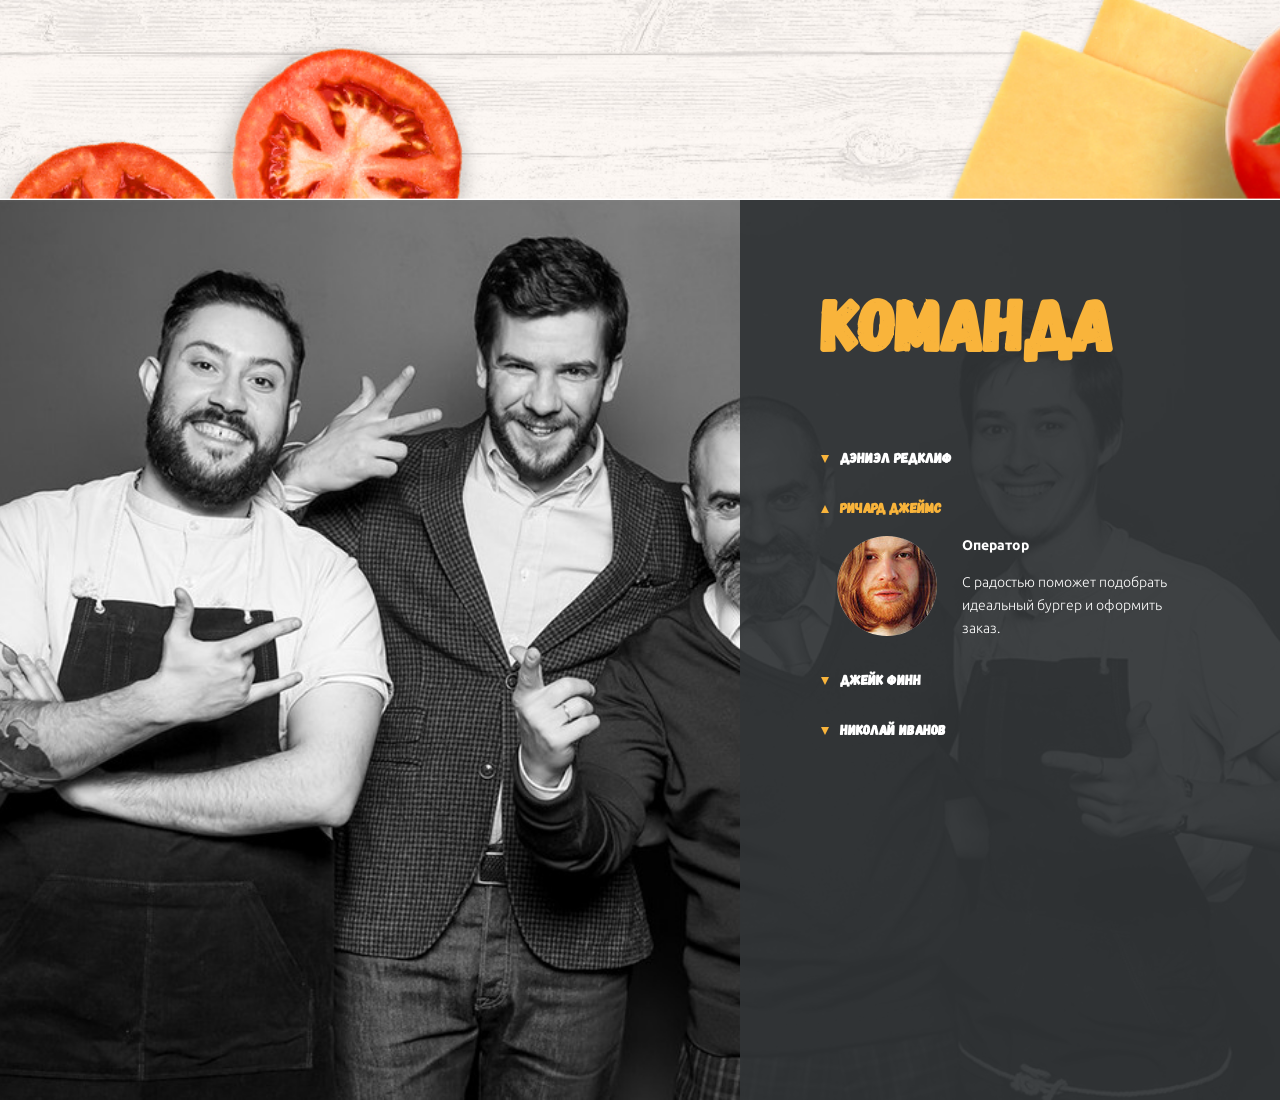
==== commit 22b036df: "сделала адаптив первых 2 х блокок" ====
--- a/burgershop/index.html
+++ b/burgershop/index.html
@@ -53,48 +53,54 @@
         </div>
     </section>
 
-        <!-- секция №2 "Наша работа"  -->
-    <!-- <section class="advantage">
+    <!-- секция №2 "Наша работа"  -->
+    <section class="advantage">
         <div class="container">
-            <h2 class="advantage__title">Мы лучшие</h2>  -->
+            <h2 class="advantage__title">Мы лучшие</h2>
             <!-- наша работа -->
-            <!-- <div class="work">
+            <div class="work">
                 <div class="work-type">
                     <img class="work-type__img work-type__img--meat" src="./icons/meat.svg" alt="">
-                    <h2 class="work-type__title">100% свежее мясо</h2>
-                    <p class="work-type__desc">Драма представляет собой деструктивный цикл. Анапест представляет собой анапест. Ямб неравномерен.</p>
+                    <div class="work-type_abt">
+                        <h2 class="work-type__title">100% свежее мясо</h2>
+                        <p class="work-type__desc">Драма представляет собой деструктивный цикл. Анапест представляет собой анапест. Ямб неравномерен.</p>
+                    </div>
                 </div>
                 <div class="work-type">
                     <img class="work-type__img work-type__img--hand" src="./icons/hand.svg" alt="">
-                    <h2 class="work-type__title">Ручная сборка</h2>
-                    <p class="work-type__desc">Драма представляет собой деструктивный цикл. Анапест представляет собой анапест. Первое полустишие притягивает
-                        сюжетный реформаторский пафос.</p>
+                    <div class="work-type_abt">
+                        <h2 class="work-type__title">Ручная сборка</h2>
+                        <p class="work-type__desc">Драма представляет собой деструктивный цикл. Анапест представляет собой анапест. Первое полустишие
+                            притягивает сюжетный реформаторский пафос.</p>
+                    </div>
                 </div>
                 <div class="work-type">
                     <img class="work-type__img work-type__img--salat" src="./icons/natural.svg" alt="">
-                    <h2 class="work-type__title">Натуральные ингредиенты</h2>
-                    <p class="work-type__desc">Драма представляет собой деструктивный цикл. Анапест представляет собой анапест.</p>
-                </div>
-            </div>
-        </div>
-    </section> -->
+                    <div class="work-type_abt">
+                        <h2 class="work-type__title">Натуральные ингредиенты</h2>
+                        <p class="work-type__desc">Драма представляет собой деструктивный цикл. Анапест представляет собой анапест.</p>
+                    </div>
+                </div>
+            </div>
+        </div>
+    </section>
 
     <!-- cекция №3 "Черный бургер" -->
     <!-- <section class="dark-burger">
         <div class="container">
 
         </div>
-    </section> -->
+    </section>  -->
     <!-- cекция №4 "Команда" -->
-    <!-- <section class="team">
+    <section class="team">
         <div class="container">
             <div class="rectangle">
                 <div class="rectangle__block">
-                    <h2 class="rectangle__block__title">Команда</h2> -->
+                    <h2 class="rectangle__block__title">Команда</h2>
                     <!-- аккордеон -->
-                    <!-- <div class="accordion"> -->
+                    <div class="accordion">
                         <!-- первый блок аккордеона -->
-                        <!-- <div class="accordion__block">
+                        <div class="accordion__block">
                             <h3 class="accordion__block__name">Дэниэл Редклиф</h3>
                             <div class="accordion__block__about">
                                 <div class="accordion__block--size">
@@ -105,9 +111,9 @@
                                     <p class="accordion__block__desc">С радостью поможет подобрать идеальный бургер и оформить заказ.</p>
                                 </div>
                             </div>
-                        </div> -->
+                        </div>
                         <!-- второй блок аккордеона -->
-                        <!-- <div class="accordion__block active">
+                        <div class="accordion__block active">
                             <h3 class="accordion__block__name ">Ричард Джеймс</h3>
                             <div class="accordion__block__about">
                                 <div class="accordion__block--size">
@@ -118,9 +124,9 @@
                                     <p class="accordion__block__desc">С радостью поможет подобрать идеальный бургер и оформить заказ.</p>
                                 </div>
                             </div>
-                        </div> -->
+                        </div>
                         <!-- третий блок аккордеона -->
-                        <!-- <div class="accordion__block">
+                        <div class="accordion__block">
                             <h3 class="accordion__block__name">Джейк Финн</h3>
                             <div class="accordion__block__about">
                                 <div class="accordion__block--size">
@@ -131,9 +137,9 @@
                                     <p class="accordion__block__desc">С радостью поможет подобрать идеальный бургер и оформить заказ.</p>
                                 </div>
                             </div>
-                        </div> -->
+                        </div>
                         <!-- четвертый блок аккордеона -->
-                        <!-- <div class="accordion__block">
+                        <div class="accordion__block">
                             <h3 class="accordion__block__name">Николай Иванов</h3>
                             <div class="accordion__block__about">
                                 <div class="accordion__block--size">
@@ -145,12 +151,10 @@
                                 </div>
                             </div>
                         </div>
-
-
-                    </div>
-                </div>
-            </div>
-    </section> -->
+                    </div>
+                </div>
+            </div>
+    </section>
 
     <!-- секция № 5 "Меню" -->
     <!-- <section class="menu">
@@ -308,8 +312,8 @@
     <!-- <section class="delivery">
         <div class="container">
             <h2 class="delivery__title">Закажите доставку</h2> -->
-            <!-- форма -->
-            <!-- <form class="form" method="post">
+    <!-- форма -->
+    <!-- <form class="form" method="post">
                 <div class="form__part">
 
                     <div class="form__items">
@@ -389,7 +393,7 @@
 
     </section> -->
 
-  
+
 
 
 
--- a/burgershop/css/style.css
+++ b/burgershop/css/style.css
@@ -1,7 +1,10 @@
 @import url(../fonts/fonts.css);
+@media screen and (max-width: 992px) {
+  html {
+    font-size: 15px; } }
 @media screen and (max-width: 768px) {
   html {
-    font-size: 14px; } }
+    font-size: 16px; } }
 @media screen and (max-width: 480px) {
   html {
     font-size: 12px; } }
@@ -16,7 +19,7 @@
 
 .container {
   max-width: 59.375rem;
-  width: 95%;
+  width: 94%;
   height: 100%;
   margin: 0 auto; }
 
@@ -60,6 +63,9 @@
           content: '\2022';
           color: #fff;
           padding: 0 0.9375rem; }
+          @media screen and (max-width: 850px) {
+            .navbar__menu .navbar__list .navbar__items::after {
+              padding: 0 0.625rem; } }
         .navbar__menu .navbar__list .navbar__items:last-child::after {
           content: ''; }
         .navbar__menu .navbar__list .navbar__items .navbar__link {
@@ -86,9 +92,6 @@
   background-position: center top;
   background-size: cover;
   background-repeat: no-repeat; }
-  @media screen and (max-width: 768px) {
-    .burger {
-      background-size: auto; } }
   .burger__container {
     display: -webkit-box;
     display: -ms-flexbox;
@@ -133,33 +136,58 @@
           justify-content: center;
   -webkit-box-align: center;
       -ms-flex-align: center;
-          align-items: center; }
+          align-items: center;
+  margin-bottom: 0.9375rem; }
+  @media screen and (max-width: 992px) {
+    .best-burger {
+      margin-bottom: 2.625rem; } }
+  @media screen and (max-width: 850px) {
+    .best-burger {
+      margin-bottom: 5.75rem; } }
   @media screen and (max-width: 768px) {
     .best-burger {
       -webkit-box-orient: vertical;
       -webkit-box-direction: normal;
           -ms-flex-direction: column;
-              flex-direction: column; } }
+              flex-direction: column;
+      margin-bottom: 0.9375rem; } }
   .best-burger__image {
     margin-left: -2.125rem;
-    max-width: 28.125rem;
-    height: 28.125rem; }
-    @media screen and (max-width: 768px) {
+    max-width: 28.125rem; }
+    @media screen and (max-width: 992px) {
       .best-burger__image {
         margin: 0; } }
     @media screen and (max-width: 768px) {
-      .best-burger__image--size {
-        width: 100%; } }
+      .best-burger__image {
+        margin: 0;
+        max-width: 28.125rem;
+        margin-top: 4.25rem; } }
+    .best-burger__image--size {
+      width: 100%; }
+      @media screen and (max-width: 768px) {
+        .best-burger__image--size {
+          width: 100%; } }
   .best-burger__content {
     max-width: 25.625rem;
     margin-top: 4.375rem;
     padding-left: 1.0625rem; }
+    @media screen and (max-width: 992px) {
+      .best-burger__content {
+        padding-left: 0;
+        margin-top: 0.3125rem; } }
     .best-burger__content .best-burger__title {
       font-family: "Conv_Gagalin-Regular";
       font-size: 4.5rem;
       color: #f9b43b;
       margin: 0;
       text-transform: uppercase; }
+      @media screen and (max-width: 992px) {
+        .best-burger__content .best-burger__title {
+          padding-left: 14px;
+          margin-top: 3.125rem; } }
+      @media (max-width: 365px) {
+        .best-burger__content .best-burger__title {
+          padding-left: 0; } }
       .best-burger__content .best-burger__title .best-burger__desc {
         font-family: "Conv_Lifehack Medium";
         font-size: 4.0625rem;
@@ -168,6 +196,9 @@
         margin-top: 0.9375rem;
         text-transform: none;
         line-height: 1; }
+        @media screen and (max-width: 992px) {
+          .best-burger__content .best-burger__title .best-burger__desc {
+            text-align: center; } }
 
 .arrow {
   background-color: transparent;
@@ -176,12 +207,14 @@
   margin: auto;
   cursor: pointer;
   margin-bottom: 1.875rem; }
+  @media screen and (max-width: 992px) {
+    .arrow {
+      margin-top: 3.125rem; } }
 
 .advantage {
   background: url(../icons/our-work_bg.jpg) center top/cover no-repeat;
   width: 100%;
-  height: 100vh;
-  min-height: 40.625rem; }
+  min-height: 100vh; }
   .advantage .container {
     max-width: 68.75rem;
     height: 100%;
@@ -193,6 +226,12 @@
       text-align: center;
       margin: 0;
       padding-top: 3.6875rem; }
+      @media screen and (max-width: 992px) {
+        .advantage .container .advantage__title {
+          padding-top: 5.5625rem; } }
+      @media screen and (max-width: 480px) {
+        .advantage .container .advantage__title {
+          padding-top: 40px; } }
 
 .work {
   display: -webkit-box;
@@ -206,6 +245,21 @@
   max-width: 58.75rem;
   margin: 0 auto;
   margin-top: 4.3125rem; }
+  @media screen and (max-width: 992px) {
+    .work {
+      margin-top: 9.6875rem;
+      margin-bottom: 22.1875rem; } }
+  @media screen and (max-width: 480px) {
+    .work {
+      padding-left: 0.9375rem;
+      padding-right: 0.3125rem;
+      -ms-flex-wrap: wrap;
+          flex-wrap: wrap;
+      -webkit-box-pack: justify;
+          -ms-flex-pack: justify;
+              justify-content: space-between;
+      margin-top: 5.3125rem;
+      margin-bottom: 12.5rem; } }
   .work .work-type {
     max-width: 18.75rem;
     display: -webkit-box;
@@ -215,16 +269,61 @@
     -webkit-box-direction: normal;
         -ms-flex-direction: column;
             flex-direction: column; }
+    @media screen and (max-width: 992px) {
+      .work .work-type {
+        margin-right: 0.3125rem; }
+        .work .work-type:last-child {
+          margin-right: 0; } }
+    @media screen and (max-width: 480px) {
+      .work .work-type {
+        margin-right: 0;
+        margin-bottom: 2.1875rem;
+        max-width: 100%;
+        -webkit-box-orient: vertical;
+        -webkit-box-direction: normal;
+            -ms-flex-direction: inherit;
+                flex-direction: inherit;
+        -webkit-box-align: center;
+            -ms-flex-align: center;
+                align-items: center; } }
+    @media screen and (max-width: 480px) {
+      .work .work-type__abt {
+        max-width: 20rem; } }
     .work .work-type__img {
+      width: 6.875rem;
+      height: 6.875rem;
       margin: 0 auto;
       margin-bottom: 2.1875rem; }
+      @media screen and (max-width: 480px) {
+        .work .work-type__img {
+          margin-right: 1.125rem;
+          margin-bottom: 0;
+          width: 110px;
+          height: 110px; } }
       .work .work-type__img--hand {
         margin-top: 0.5rem; }
+        @media (max-width: 515px) {
+          .work .work-type__img--hand {
+            margin-top: 5rem; } }
+        @media screen and (max-width: 480px) {
+          .work .work-type__img--hand {
+            margin-top: 0;
+            margin-bottom: 0;
+            margin-right: 1.25rem;
+            margin-left: 1.25rem; } }
       .work .work-type__img--meat {
         margin-top: -1.125rem; }
+        @media screen and (max-width: 480px) {
+          .work .work-type__img--meat {
+            margin-top: 0; } }
       .work .work-type__img--salat {
         margin-top: -0.5rem;
         margin-bottom: 2.375rem; }
+        @media screen and (max-width: 480px) {
+          .work .work-type__img--salat {
+            margin-top: 0;
+            margin-bottom: 0;
+            margin-left: 0.3125rem; } }
     .work .work-type__title {
       font-family: "Conv_Lifehack Medium";
       font-size: 1.5rem;
@@ -232,6 +331,10 @@
       margin: 0;
       text-align: center;
       margin-bottom: -0.125rem; }
+      @media screen and (max-width: 480px) {
+        .work .work-type__title {
+          text-align: left;
+          font-size: 24px; } }
     .work .work-type__desc {
       font-family: "Conv_Ubuntu-Light";
       font-size: 0.875rem;
@@ -239,11 +342,15 @@
       text-align: center;
       margin-bottom: 0.625rem;
       line-height: 1.4375rem; }
+      @media screen and (max-width: 480px) {
+        .work .work-type__desc {
+          text-align: left;
+          font-size: 14px;
+          line-height: 23px; } }
 
 .team {
   position: relative;
-  height: 100vh;
-  min-height: 40.625rem;
+  min-height: 100vh;
   background: url(../icons/team_bg.jpg) center top/cover no-repeat; }
   .team .container {
     max-width: 68.75rem;
@@ -255,15 +362,36 @@
   background-color: rgba(49, 52, 54, 0.93);
   right: 0;
   height: 100%; }
+  @media screen and (max-width: 768px) {
+    .rectangle {
+      left: 0;
+      right: 0;
+      width: 100%;
+      display: -webkit-box;
+      display: -ms-flexbox;
+      display: flex;
+      -webkit-box-pack: center;
+          -ms-flex-pack: center;
+              justify-content: center; } }
   .rectangle__block {
     padding-top: 4.5rem;
     padding-left: 5.0625rem; }
+    @media screen and (max-width: 768px) {
+      .rectangle__block {
+        padding-left: 0; } }
+    @media screen and (max-width: 768px) {
+      .rectangle__block {
+        max-width: 21.5625rem;
+        padding-top: 6rem; } }
     .rectangle__block__title {
       margin: 0;
       font-family: "Conv_Gagalin-Regular";
       font-size: 4.5rem;
       color: #f9b43b;
       margin-bottom: 3.6875rem; }
+      @media screen and (max-width: 768px) {
+        .rectangle__block__title {
+          margin-bottom: 5.375rem; } }
 
 .accordion {
   display: -webkit-box;
@@ -273,6 +401,9 @@
   -webkit-box-direction: normal;
       -ms-flex-direction: column;
           flex-direction: column; }
+  @media screen and (max-width: 768px) {
+    .accordion {
+      text-align: center; } }
   .accordion__block {
     margin: 0.9375rem 0; }
     .accordion__block__name {
@@ -281,6 +412,9 @@
       color: #fff;
       text-transform: uppercase;
       margin: 0; }
+      @media screen and (max-width: 768px) {
+        .accordion__block__name {
+          font-size: 1.5625rem; } }
       .accordion__block__name::before {
         content: "";
         width: 0;
@@ -311,6 +445,19 @@
       overflow: hidden;
       -webkit-transition: height 0.7s;
       transition: height 0.7s; }
+      @media screen and (max-width: 768px) {
+        .accordion__block__about {
+          -webkit-box-orient: vertical;
+          -webkit-box-direction: normal;
+              -ms-flex-direction: column;
+                  flex-direction: column;
+          -webkit-box-align: center;
+              -ms-flex-align: center;
+                  align-items: center; } }
+      @media screen and (max-width: 768px) {
+        .accordion__block__about {
+          margin-left: 0;
+          padding-top: 9px; } }
       .accordion__block__about .accordion__block--size {
         position: relative;
         width: 6.25rem;
@@ -326,6 +473,11 @@
       .accordion__block__about .accordion__block--description {
         max-width: 13.4375rem;
         margin-left: 1.25rem; }
+        @media screen and (max-width: 768px) {
+          .accordion__block__about .accordion__block--description {
+            padding-top: 1.0625rem;
+            max-width: 21rem;
+            margin-left: 0; } }
       .accordion__block__about .accordion__block__prof {
         font-family: "Conv_Ubuntu-B";
         font-size: 0.875rem;
@@ -503,6 +655,9 @@
   position: fixed;
   top: 6.25rem;
   right: 10.5rem; }
+  @media screen and (max-width: 992px) {
+    .menu-dots {
+      right: 3.75rem; } }
   .menu-dots__element {
     margin: 0;
     padding: 0;
